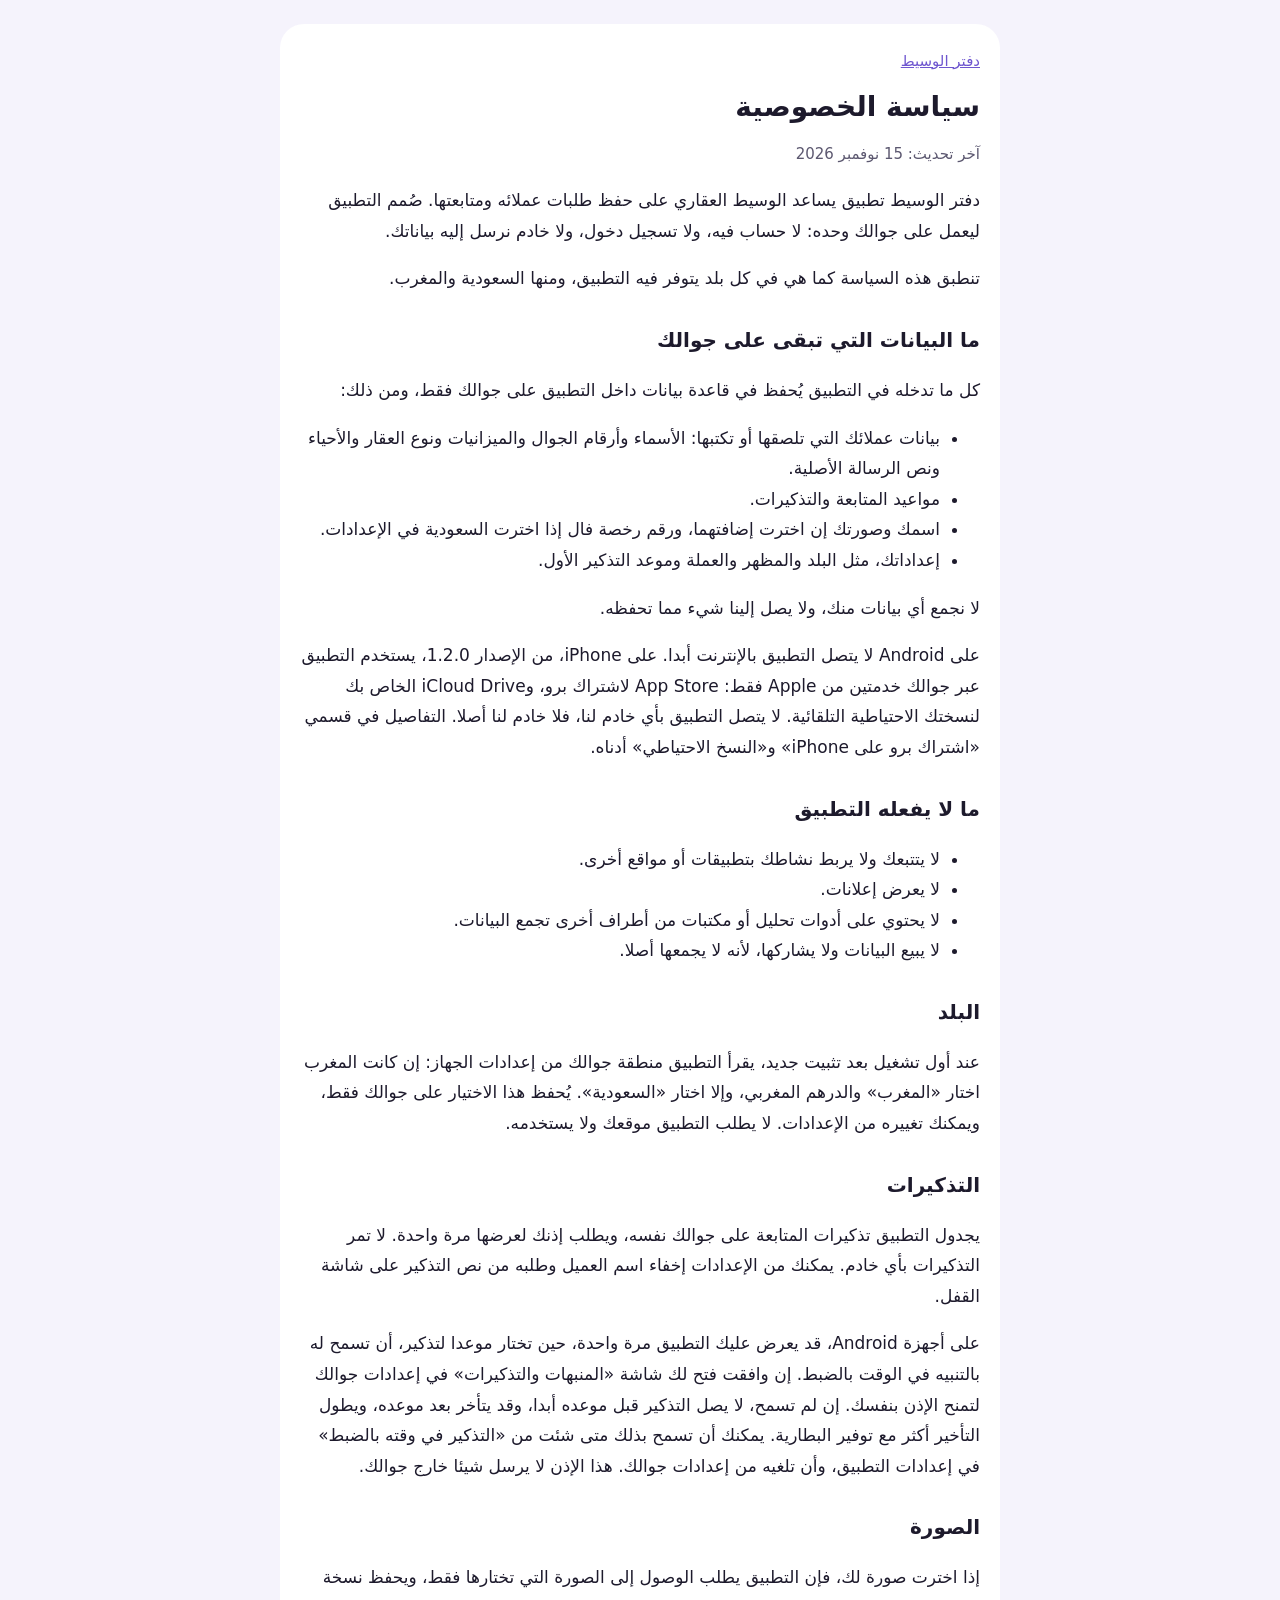
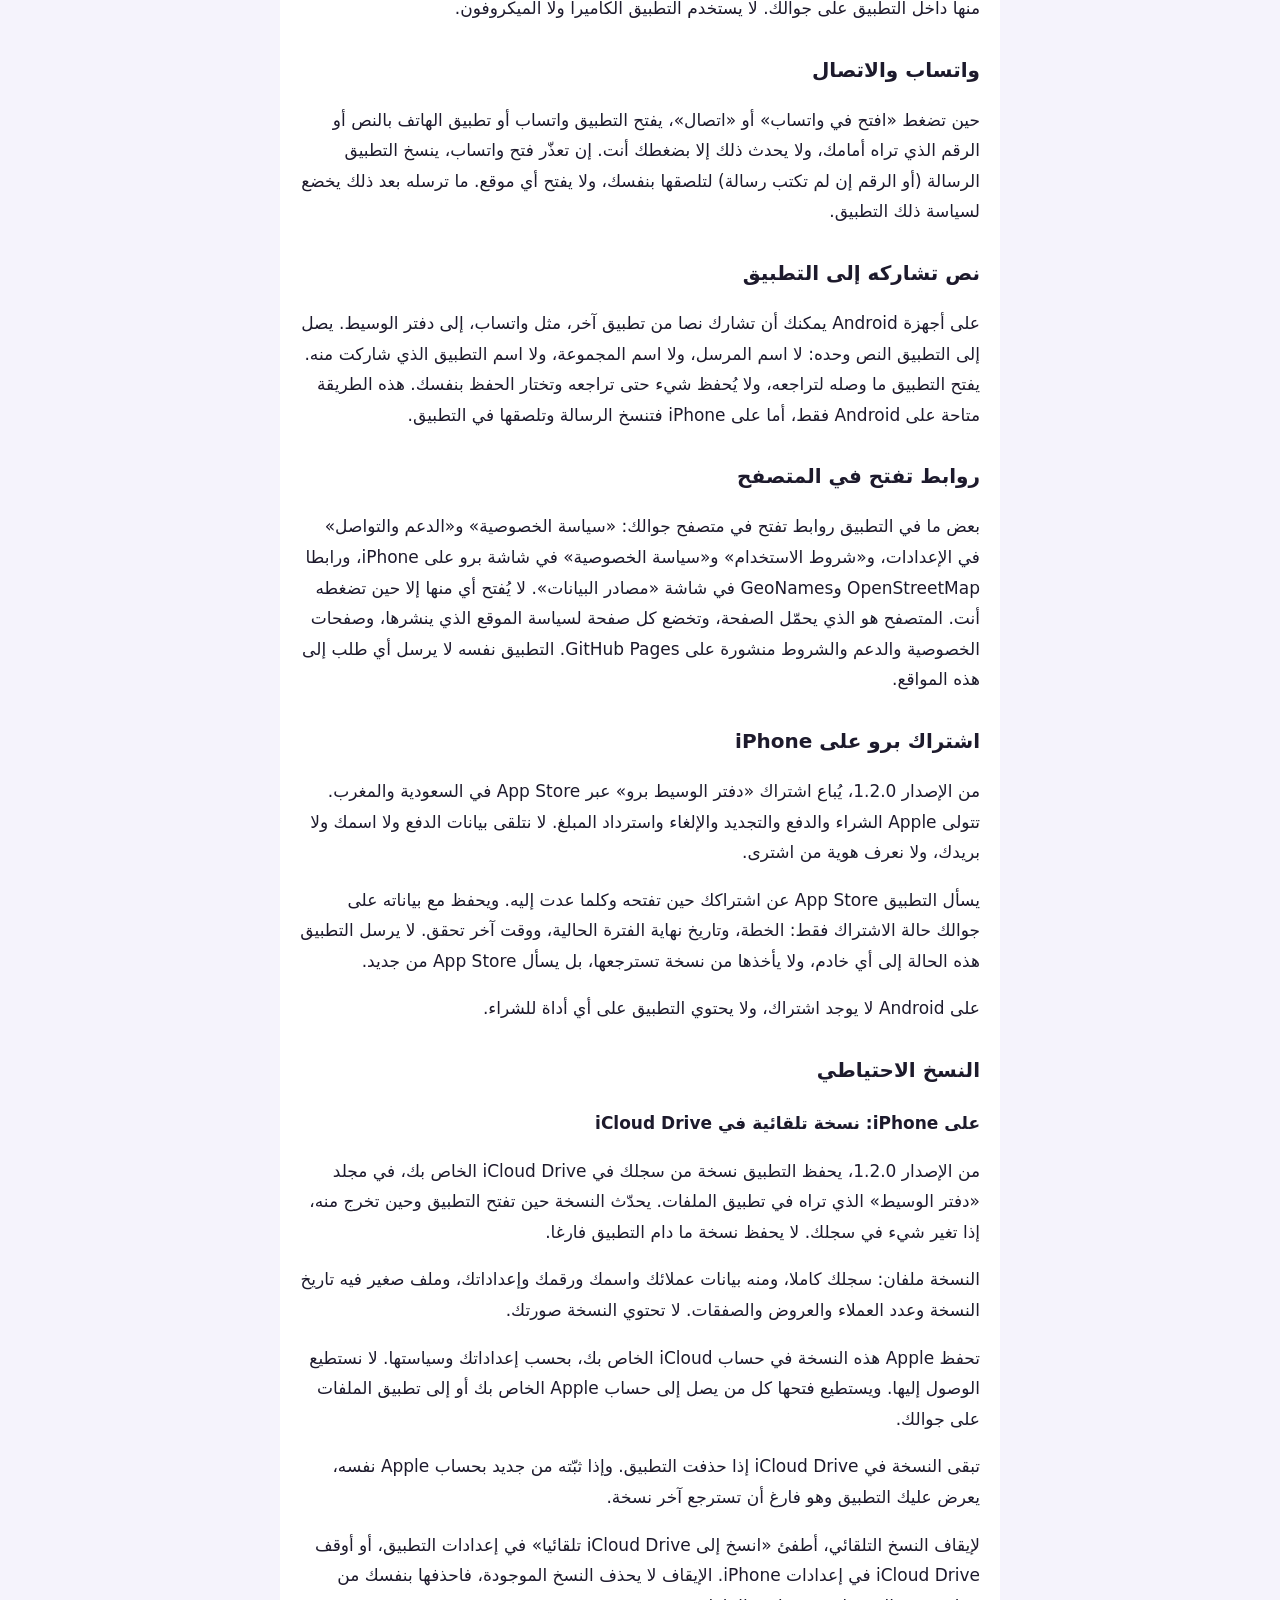
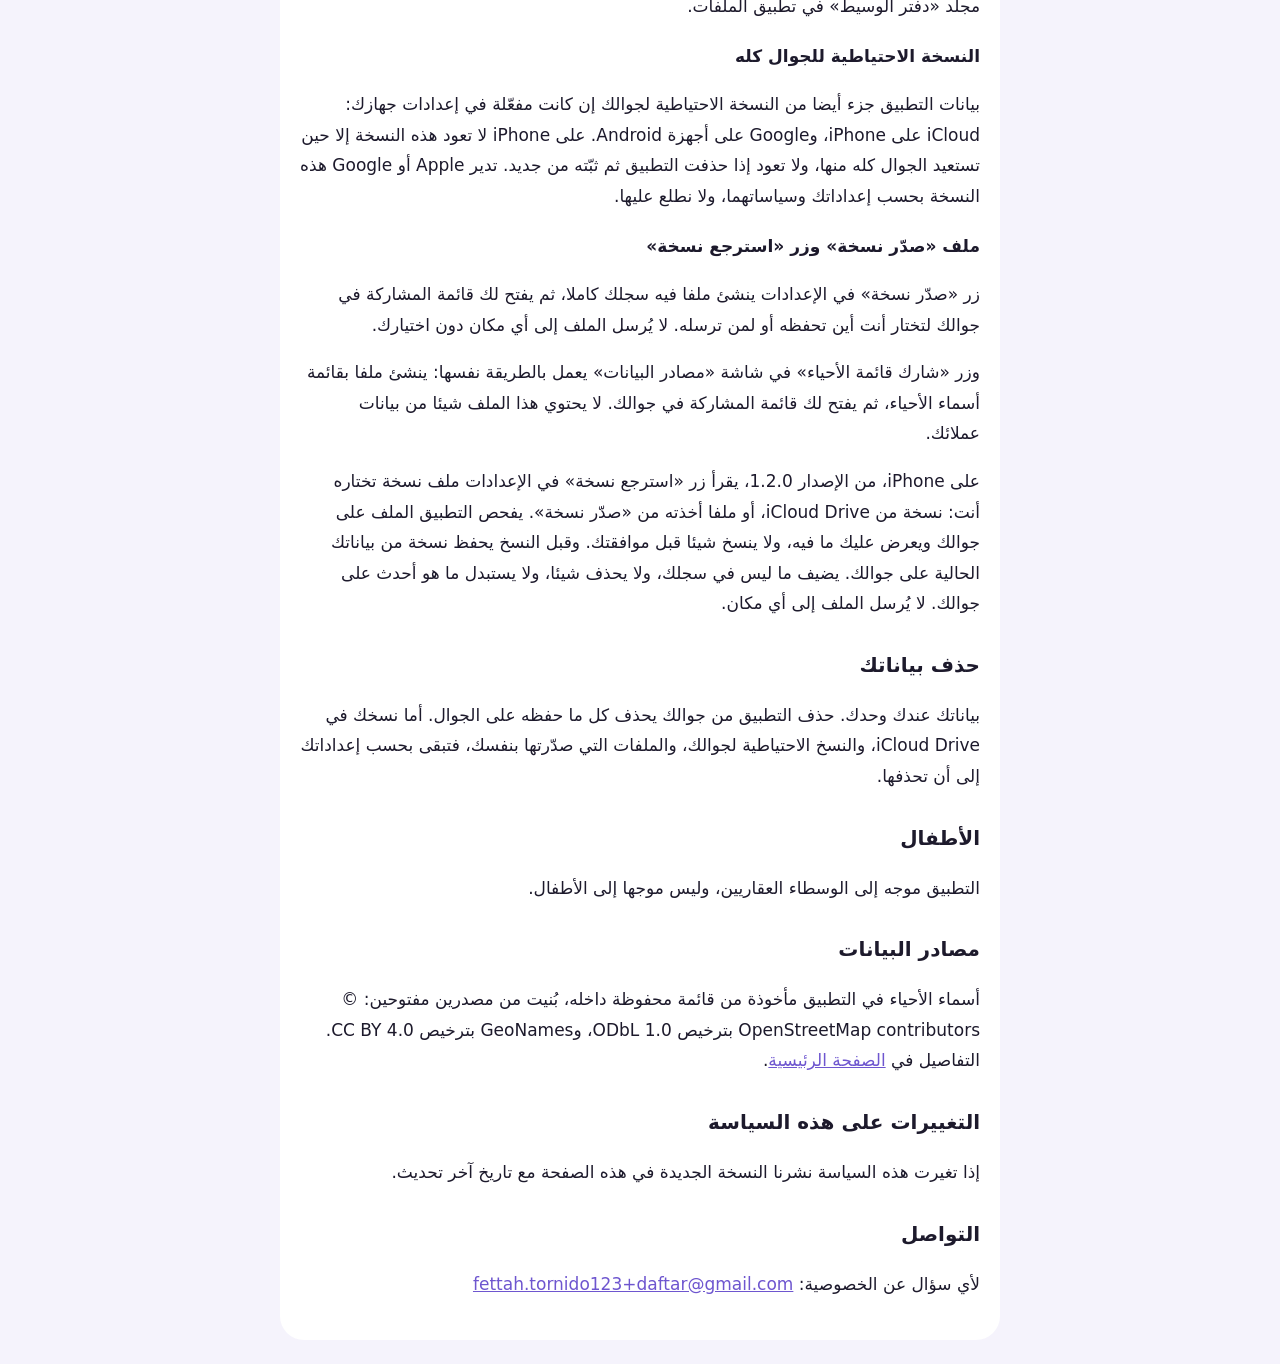
==== privacy.html @ 714dd1bd "Pages for iOS 1.2.0: Pro subscription terms, iCloud Drive backup, restore terms.html: the app stays " ====
<!doctype html>
<html lang="ar" dir="rtl">
<head>
<meta charset="utf-8">
<meta name="viewport" content="width=device-width, initial-scale=1">
<title>سياسة الخصوصية | دفتر الوسيط</title>
<link rel="stylesheet" href="style.css">
</head>
<body>
<main>
<p class="back"><a href="index.html">دفتر الوسيط</a></p>
<h1>سياسة الخصوصية</h1>
<p class="muted">آخر تحديث: 15 نوفمبر 2026</p>

<p>دفتر الوسيط تطبيق يساعد الوسيط العقاري على حفظ طلبات عملائه ومتابعتها. صُمم التطبيق ليعمل على جوالك وحده: لا حساب فيه، ولا تسجيل دخول، ولا خادم نرسل إليه بياناتك.</p>
<p>تنطبق هذه السياسة كما هي في كل بلد يتوفر فيه التطبيق، ومنها السعودية والمغرب.</p>

<h2>ما البيانات التي تبقى على جوالك</h2>
<p>كل ما تدخله في التطبيق يُحفظ في قاعدة بيانات داخل التطبيق على جوالك فقط، ومن ذلك:</p>
<ul>
<li>بيانات عملائك التي تلصقها أو تكتبها: الأسماء وأرقام الجوال والميزانيات ونوع العقار والأحياء ونص الرسالة الأصلية.</li>
<li>مواعيد المتابعة والتذكيرات.</li>
<li>اسمك وصورتك إن اخترت إضافتهما، ورقم رخصة فال إذا اخترت السعودية في الإعدادات.</li>
<li>إعداداتك، مثل البلد والمظهر والعملة وموعد التذكير الأول.</li>
</ul>
<p>لا نجمع أي بيانات منك، ولا يصل إلينا شيء مما تحفظه.</p>
<p>على Android لا يتصل التطبيق بالإنترنت أبدا. على iPhone، من الإصدار 1.2.0، يستخدم التطبيق عبر جوالك خدمتين من Apple فقط: App Store لاشتراك برو، وiCloud Drive الخاص بك لنسختك الاحتياطية التلقائية. لا يتصل التطبيق بأي خادم لنا، فلا خادم لنا أصلا. التفاصيل في قسمي «اشتراك برو على iPhone» و«النسخ الاحتياطي» أدناه.</p>

<h2>ما لا يفعله التطبيق</h2>
<ul>
<li>لا يتتبعك ولا يربط نشاطك بتطبيقات أو مواقع أخرى.</li>
<li>لا يعرض إعلانات.</li>
<li>لا يحتوي على أدوات تحليل أو مكتبات من أطراف أخرى تجمع البيانات.</li>
<li>لا يبيع البيانات ولا يشاركها، لأنه لا يجمعها أصلا.</li>
</ul>

<h2>البلد</h2>
<p>عند أول تشغيل بعد تثبيت جديد، يقرأ التطبيق منطقة جوالك من إعدادات الجهاز: إن كانت المغرب اختار «المغرب» والدرهم المغربي، وإلا اختار «السعودية». يُحفظ هذا الاختيار على جوالك فقط، ويمكنك تغييره من الإعدادات. لا يطلب التطبيق موقعك ولا يستخدمه.</p>

<h2>التذكيرات</h2>
<p>يجدول التطبيق تذكيرات المتابعة على جوالك نفسه، ويطلب إذنك لعرضها مرة واحدة. لا تمر التذكيرات بأي خادم. يمكنك من الإعدادات إخفاء اسم العميل وطلبه من نص التذكير على شاشة القفل.</p>
<p>على أجهزة Android، قد يعرض عليك التطبيق مرة واحدة، حين تختار موعدا لتذكير، أن تسمح له بالتنبيه في الوقت بالضبط. إن وافقت فتح لك شاشة «المنبهات والتذكيرات» في إعدادات جوالك لتمنح الإذن بنفسك. إن لم تسمح، لا يصل التذكير قبل موعده أبدا، وقد يتأخر بعد موعده، ويطول التأخير أكثر مع توفير البطارية. يمكنك أن تسمح بذلك متى شئت من «التذكير في وقته بالضبط» في إعدادات التطبيق، وأن تلغيه من إعدادات جوالك. هذا الإذن لا يرسل شيئا خارج جوالك.</p>

<h2>الصورة</h2>
<p>إذا اخترت صورة لك، فإن التطبيق يطلب الوصول إلى الصورة التي تختارها فقط، ويحفظ نسخة منها داخل التطبيق على جوالك. لا يستخدم التطبيق الكاميرا ولا الميكروفون.</p>

<h2>واتساب والاتصال</h2>
<p>حين تضغط «افتح في واتساب» أو «اتصال»، يفتح التطبيق واتساب أو تطبيق الهاتف بالنص أو الرقم الذي تراه أمامك، ولا يحدث ذلك إلا بضغطك أنت. إن تعذّر فتح واتساب، ينسخ التطبيق الرسالة (أو الرقم إن لم تكتب رسالة) لتلصقها بنفسك، ولا يفتح أي موقع. ما ترسله بعد ذلك يخضع لسياسة ذلك التطبيق.</p>

<h2>نص تشاركه إلى التطبيق</h2>
<p>على أجهزة Android يمكنك أن تشارك نصا من تطبيق آخر، مثل واتساب، إلى دفتر الوسيط. يصل إلى التطبيق النص وحده: لا اسم المرسل، ولا اسم المجموعة، ولا اسم التطبيق الذي شاركت منه. يفتح التطبيق ما وصله لتراجعه، ولا يُحفظ شيء حتى تراجعه وتختار الحفظ بنفسك. هذه الطريقة متاحة على Android فقط، أما على iPhone فتنسخ الرسالة وتلصقها في التطبيق.</p>

<h2>روابط تفتح في المتصفح</h2>
<p>بعض ما في التطبيق روابط تفتح في متصفح جوالك: «سياسة الخصوصية» و«الدعم والتواصل» في الإعدادات، و«شروط الاستخدام» و«سياسة الخصوصية» في شاشة برو على iPhone، ورابطا OpenStreetMap وGeoNames في شاشة «مصادر البيانات». لا يُفتح أي منها إلا حين تضغطه أنت. المتصفح هو الذي يحمّل الصفحة، وتخضع كل صفحة لسياسة الموقع الذي ينشرها، وصفحات الخصوصية والدعم والشروط منشورة على GitHub Pages. التطبيق نفسه لا يرسل أي طلب إلى هذه المواقع.</p>

<h2>اشتراك برو على iPhone</h2>
<p>من الإصدار 1.2.0، يُباع اشتراك «دفتر الوسيط برو» عبر App Store في السعودية والمغرب. تتولى Apple الشراء والدفع والتجديد والإلغاء واسترداد المبلغ. لا نتلقى بيانات الدفع ولا اسمك ولا بريدك، ولا نعرف هوية من اشترى.</p>
<p>يسأل التطبيق App Store عن اشتراكك حين تفتحه وكلما عدت إليه. ويحفظ مع بياناته على جوالك حالة الاشتراك فقط: الخطة، وتاريخ نهاية الفترة الحالية، ووقت آخر تحقق. لا يرسل التطبيق هذه الحالة إلى أي خادم، ولا يأخذها من نسخة تسترجعها، بل يسأل App Store من جديد.</p>
<p>على Android لا يوجد اشتراك، ولا يحتوي التطبيق على أي أداة للشراء.</p>

<h2>النسخ الاحتياطي</h2>
<h3>على iPhone: نسخة تلقائية في iCloud Drive</h3>
<p>من الإصدار 1.2.0، يحفظ التطبيق نسخة من سجلك في iCloud Drive الخاص بك، في مجلد «دفتر الوسيط» الذي تراه في تطبيق الملفات. يحدّث النسخة حين تفتح التطبيق وحين تخرج منه، إذا تغير شيء في سجلك. لا يحفظ نسخة ما دام التطبيق فارغا.</p>
<p>النسخة ملفان: سجلك كاملا، ومنه بيانات عملائك واسمك ورقمك وإعداداتك، وملف صغير فيه تاريخ النسخة وعدد العملاء والعروض والصفقات. لا تحتوي النسخة صورتك.</p>
<p>تحفظ Apple هذه النسخة في حساب iCloud الخاص بك، بحسب إعداداتك وسياستها. لا نستطيع الوصول إليها. ويستطيع فتحها كل من يصل إلى حساب Apple الخاص بك أو إلى تطبيق الملفات على جوالك.</p>
<p>تبقى النسخة في iCloud Drive إذا حذفت التطبيق. وإذا ثبّته من جديد بحساب Apple نفسه، يعرض عليك التطبيق وهو فارغ أن تسترجع آخر نسخة.</p>
<p>لإيقاف النسخ التلقائي، أطفئ «انسخ إلى iCloud Drive تلقائيا» في إعدادات التطبيق، أو أوقف iCloud Drive في إعدادات iPhone. الإيقاف لا يحذف النسخ الموجودة، فاحذفها بنفسك من مجلد «دفتر الوسيط» في تطبيق الملفات.</p>

<h3>النسخة الاحتياطية للجوال كله</h3>
<p>بيانات التطبيق جزء أيضا من النسخة الاحتياطية لجوالك إن كانت مفعّلة في إعدادات جهازك: iCloud على iPhone، وGoogle على أجهزة Android. على iPhone لا تعود هذه النسخة إلا حين تستعيد الجوال كله منها، ولا تعود إذا حذفت التطبيق ثم ثبّته من جديد. تدير Apple أو Google هذه النسخة بحسب إعداداتك وسياساتهما، ولا نطلع عليها.</p>

<h3>ملف «صدّر نسخة» وزر «استرجع نسخة»</h3>
<p>زر «صدّر نسخة» في الإعدادات ينشئ ملفا فيه سجلك كاملا، ثم يفتح لك قائمة المشاركة في جوالك لتختار أنت أين تحفظه أو لمن ترسله. لا يُرسل الملف إلى أي مكان دون اختيارك.</p>
<p>وزر «شارك قائمة الأحياء» في شاشة «مصادر البيانات» يعمل بالطريقة نفسها: ينشئ ملفا بقائمة أسماء الأحياء، ثم يفتح لك قائمة المشاركة في جوالك. لا يحتوي هذا الملف شيئا من بيانات عملائك.</p>
<p>على iPhone، من الإصدار 1.2.0، يقرأ زر «استرجع نسخة» في الإعدادات ملف نسخة تختاره أنت: نسخة من iCloud Drive، أو ملفا أخذته من «صدّر نسخة». يفحص التطبيق الملف على جوالك ويعرض عليك ما فيه، ولا ينسخ شيئا قبل موافقتك. وقبل النسخ يحفظ نسخة من بياناتك الحالية على جوالك. يضيف ما ليس في سجلك، ولا يحذف شيئا، ولا يستبدل ما هو أحدث على جوالك. لا يُرسل الملف إلى أي مكان.</p>

<h2>حذف بياناتك</h2>
<p>بياناتك عندك وحدك. حذف التطبيق من جوالك يحذف كل ما حفظه على الجوال. أما نسخك في iCloud Drive، والنسخ الاحتياطية لجوالك، والملفات التي صدّرتها بنفسك، فتبقى بحسب إعداداتك إلى أن تحذفها.</p>

<h2>الأطفال</h2>
<p>التطبيق موجه إلى الوسطاء العقاريين، وليس موجها إلى الأطفال.</p>

<h2>مصادر البيانات</h2>
<p>أسماء الأحياء في التطبيق مأخوذة من قائمة محفوظة داخله، بُنيت من مصدرين مفتوحين: © OpenStreetMap contributors بترخيص ODbL 1.0، وGeoNames بترخيص CC BY 4.0. التفاصيل في <a href="index.html#credits">الصفحة الرئيسية</a>.</p>

<h2>التغييرات على هذه السياسة</h2>
<p>إذا تغيرت هذه السياسة نشرنا النسخة الجديدة في هذه الصفحة مع تاريخ آخر تحديث.</p>

<h2>التواصل</h2>
<p>لأي سؤال عن الخصوصية: <a href="mailto:fettah.tornido123+daftar@gmail.com" dir="ltr">fettah.tornido123+daftar@gmail.com</a></p>
</main>
</body>
</html>
---- style.css ----
:root {
  --bg: #f5f3fc;
  --ink: #1d1a2c;
  --muted: #5c5870;
  --brand: #6e56cf;
  --card: #ffffff;
}
@media (prefers-color-scheme: dark) {
  :root { --bg: #15131f; --ink: #ece9f7; --muted: #a9a4bf; --brand: #a594f0; --card: #1f1c2c; }
}
* { box-sizing: border-box; }
body {
  margin: 0;
  background: var(--bg);
  color: var(--ink);
  font-family: system-ui, -apple-system, "Segoe UI", Tahoma, "Noto Naskh Arabic", sans-serif;
  font-size: 17px;
  line-height: 1.8;
}
main {
  max-width: 720px;
  margin: 24px auto;
  padding: 24px 20px;
  background: var(--card);
  border-radius: 24px;
}
@media (max-width: 760px) { main { margin: 0; border-radius: 0; } }
h1 { font-size: 28px; line-height: 1.4; margin: 0 0 8px; }
h2 { font-size: 20px; margin: 28px 0 6px; }
h3 { font-size: 17px; margin: 20px 0 4px; }
a { color: var(--brand); }
.muted { color: var(--muted); font-size: 15px; }
.back { margin: 0 0 12px; font-size: 15px; }
.links { padding-inline-start: 20px; }
.contact { font-size: 19px; font-weight: 600; }
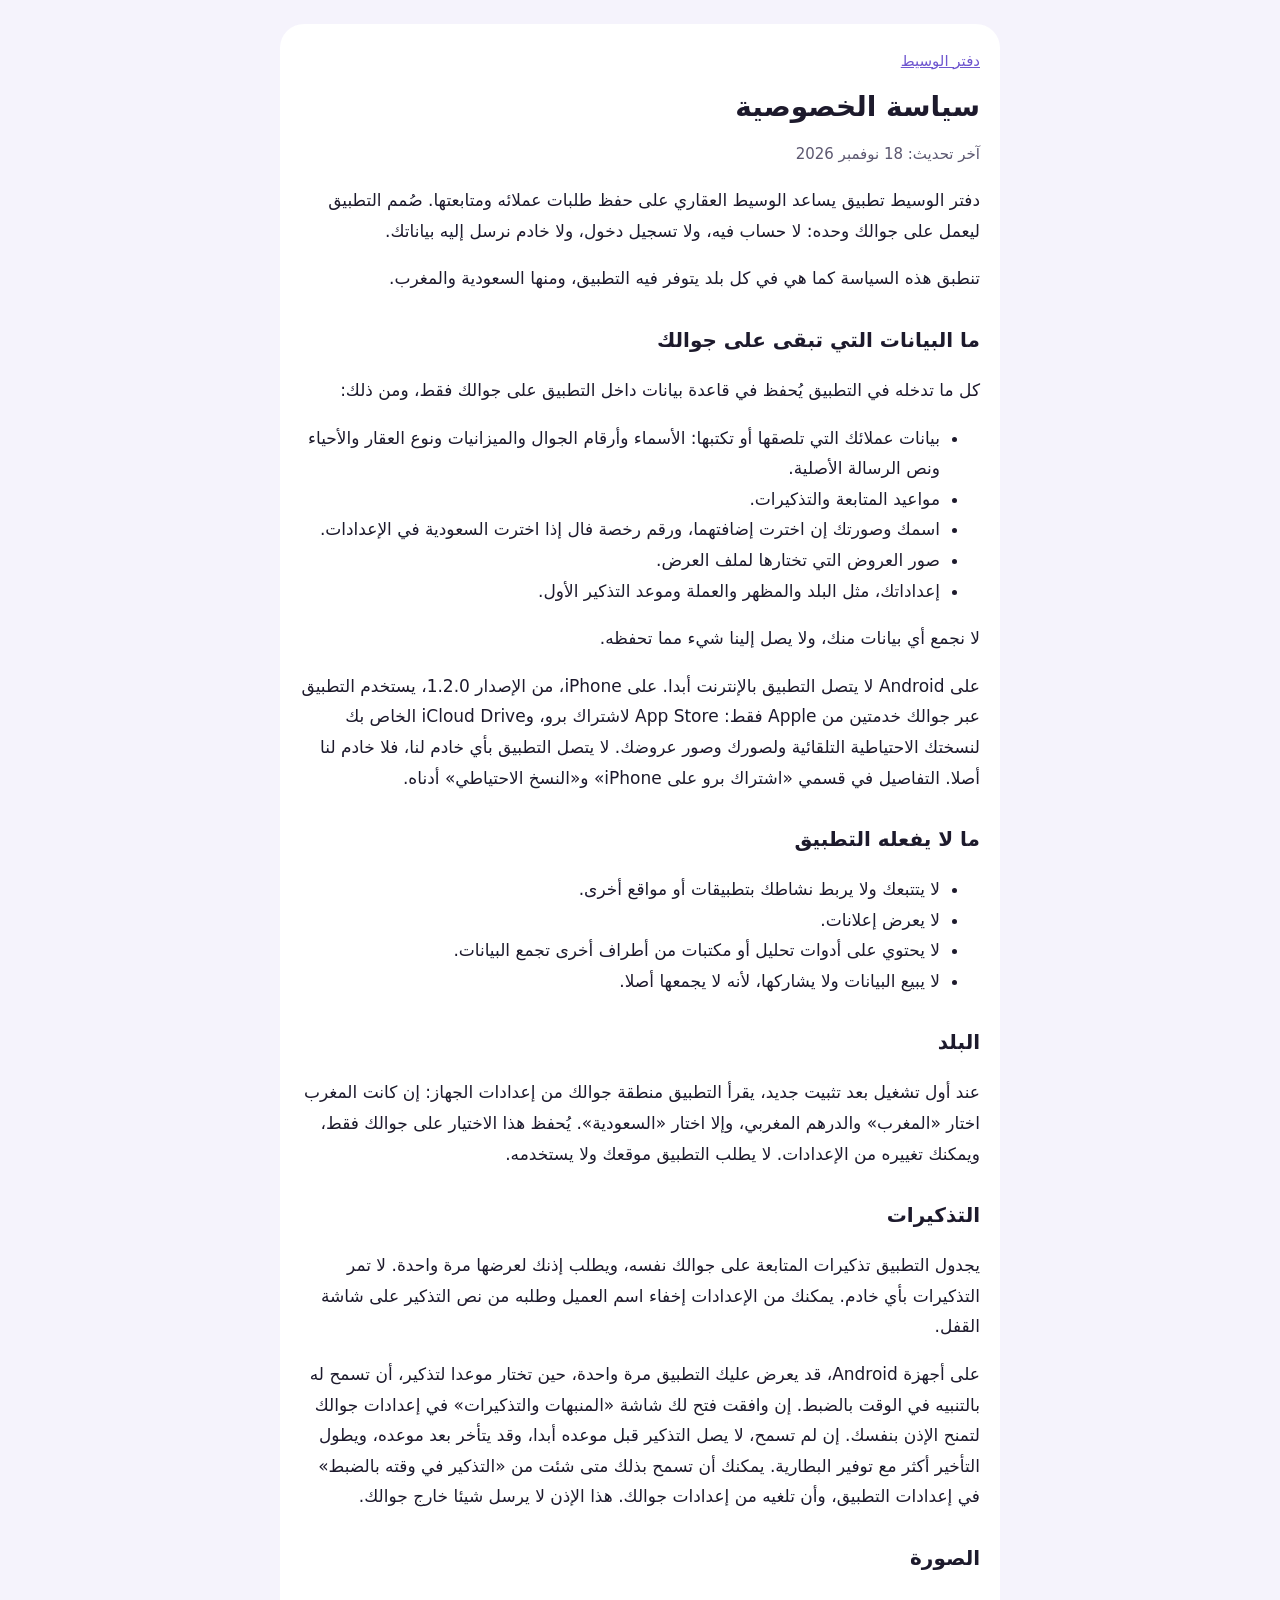
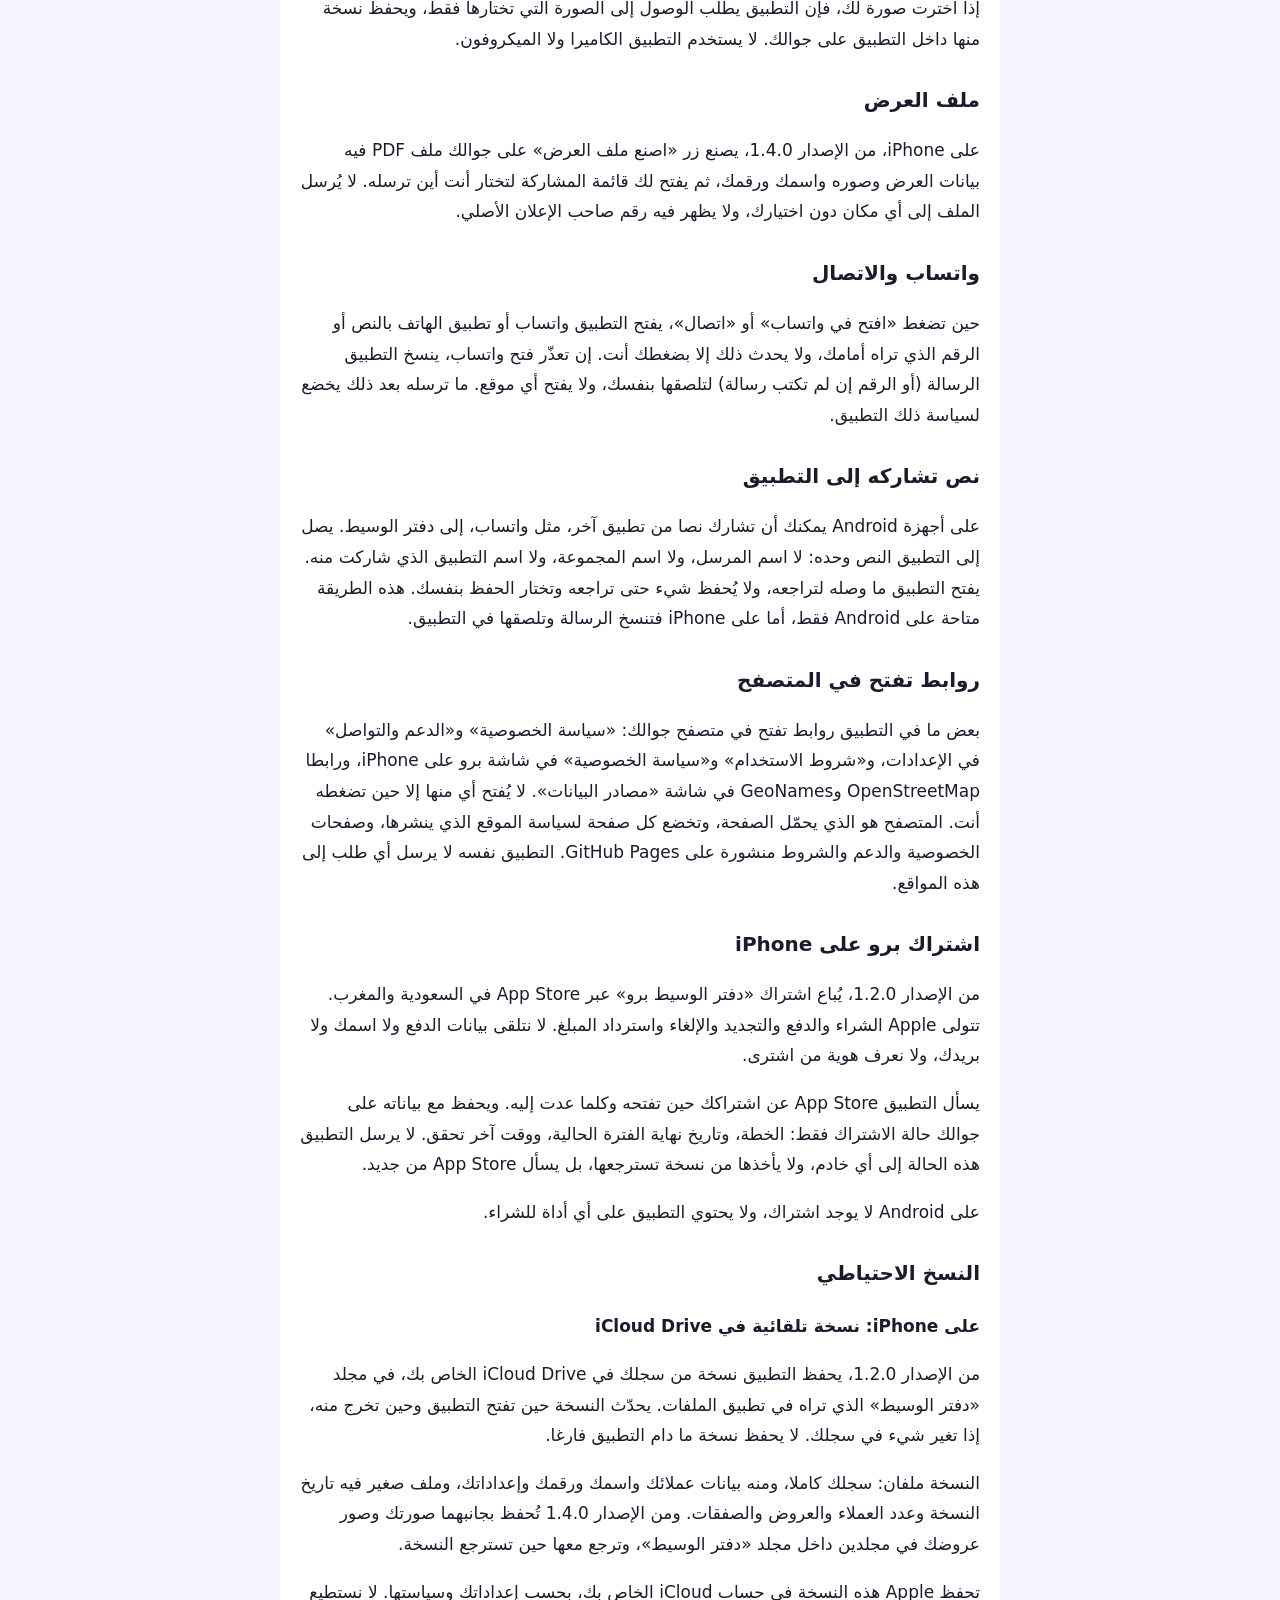
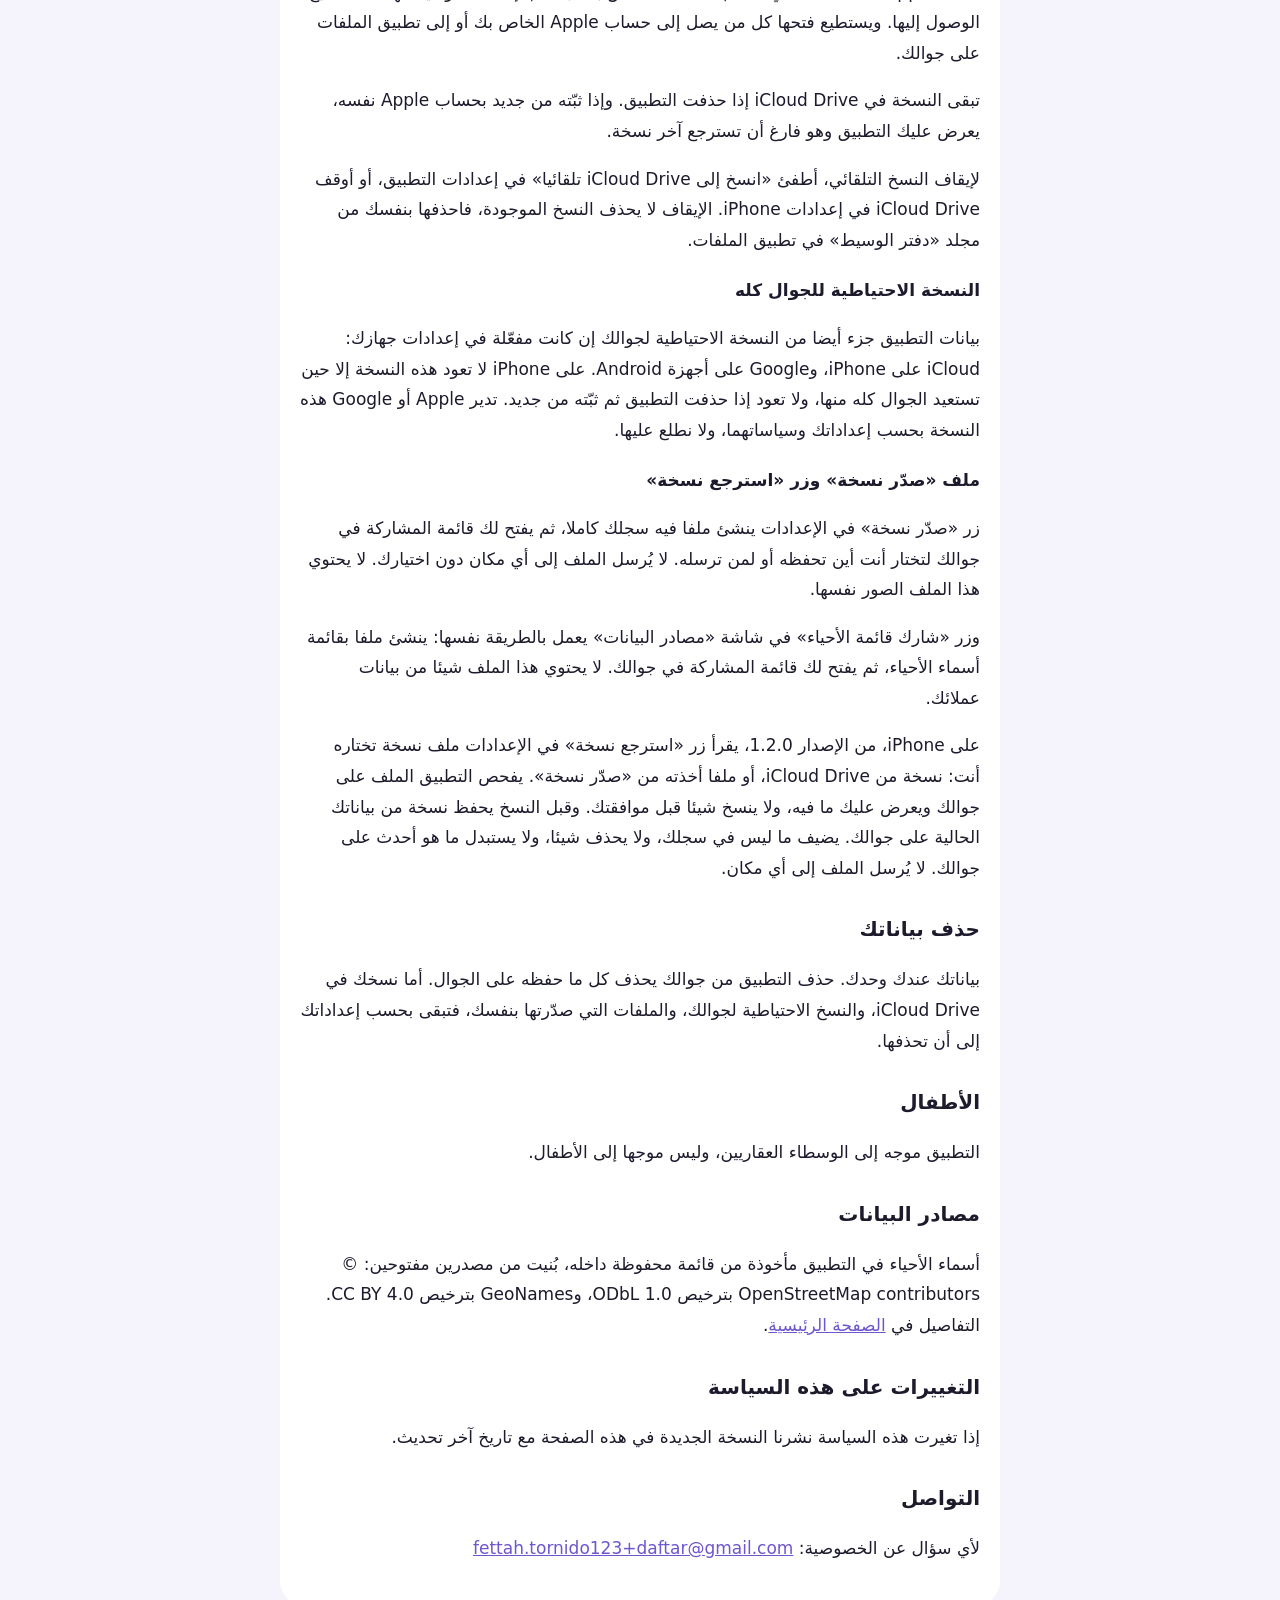
==== commit fa315467: "privacy: offer photos, offer file and iCloud photo folders (iOS 1.4.0) Six of the seven owner-approv" ====
--- a/privacy.html
+++ b/privacy.html
@@ -10,7 +10,7 @@
 <main>
 <p class="back"><a href="index.html">دفتر الوسيط</a></p>
 <h1>سياسة الخصوصية</h1>
-<p class="muted">آخر تحديث: 15 نوفمبر 2026</p>
+<p class="muted">آخر تحديث: 18 نوفمبر 2026</p>
 
 <p>دفتر الوسيط تطبيق يساعد الوسيط العقاري على حفظ طلبات عملائه ومتابعتها. صُمم التطبيق ليعمل على جوالك وحده: لا حساب فيه، ولا تسجيل دخول، ولا خادم نرسل إليه بياناتك.</p>
 <p>تنطبق هذه السياسة كما هي في كل بلد يتوفر فيه التطبيق، ومنها السعودية والمغرب.</p>
@@ -21,10 +21,11 @@
 <li>بيانات عملائك التي تلصقها أو تكتبها: الأسماء وأرقام الجوال والميزانيات ونوع العقار والأحياء ونص الرسالة الأصلية.</li>
 <li>مواعيد المتابعة والتذكيرات.</li>
 <li>اسمك وصورتك إن اخترت إضافتهما، ورقم رخصة فال إذا اخترت السعودية في الإعدادات.</li>
+<li>صور العروض التي تختارها لملف العرض.</li>
 <li>إعداداتك، مثل البلد والمظهر والعملة وموعد التذكير الأول.</li>
 </ul>
 <p>لا نجمع أي بيانات منك، ولا يصل إلينا شيء مما تحفظه.</p>
-<p>على Android لا يتصل التطبيق بالإنترنت أبدا. على iPhone، من الإصدار 1.2.0، يستخدم التطبيق عبر جوالك خدمتين من Apple فقط: App Store لاشتراك برو، وiCloud Drive الخاص بك لنسختك الاحتياطية التلقائية. لا يتصل التطبيق بأي خادم لنا، فلا خادم لنا أصلا. التفاصيل في قسمي «اشتراك برو على iPhone» و«النسخ الاحتياطي» أدناه.</p>
+<p>على Android لا يتصل التطبيق بالإنترنت أبدا. على iPhone، من الإصدار 1.2.0، يستخدم التطبيق عبر جوالك خدمتين من Apple فقط: App Store لاشتراك برو، وiCloud Drive الخاص بك لنسختك الاحتياطية التلقائية ولصورك وصور عروضك. لا يتصل التطبيق بأي خادم لنا، فلا خادم لنا أصلا. التفاصيل في قسمي «اشتراك برو على iPhone» و«النسخ الاحتياطي» أدناه.</p>
 
 <h2>ما لا يفعله التطبيق</h2>
 <ul>
@@ -44,6 +45,9 @@
 <h2>الصورة</h2>
 <p>إذا اخترت صورة لك، فإن التطبيق يطلب الوصول إلى الصورة التي تختارها فقط، ويحفظ نسخة منها داخل التطبيق على جوالك. لا يستخدم التطبيق الكاميرا ولا الميكروفون.</p>
 
+<h2>ملف العرض</h2>
+<p>على iPhone، من الإصدار 1.4.0، يصنع زر «اصنع ملف العرض» على جوالك ملف PDF فيه بيانات العرض وصوره واسمك ورقمك، ثم يفتح لك قائمة المشاركة لتختار أنت أين ترسله. لا يُرسل الملف إلى أي مكان دون اختيارك، ولا يظهر فيه رقم صاحب الإعلان الأصلي.</p>
+
 <h2>واتساب والاتصال</h2>
 <p>حين تضغط «افتح في واتساب» أو «اتصال»، يفتح التطبيق واتساب أو تطبيق الهاتف بالنص أو الرقم الذي تراه أمامك، ولا يحدث ذلك إلا بضغطك أنت. إن تعذّر فتح واتساب، ينسخ التطبيق الرسالة (أو الرقم إن لم تكتب رسالة) لتلصقها بنفسك، ولا يفتح أي موقع. ما ترسله بعد ذلك يخضع لسياسة ذلك التطبيق.</p>
 
@@ -61,7 +65,7 @@
 <h2>النسخ الاحتياطي</h2>
 <h3>على iPhone: نسخة تلقائية في iCloud Drive</h3>
 <p>من الإصدار 1.2.0، يحفظ التطبيق نسخة من سجلك في iCloud Drive الخاص بك، في مجلد «دفتر الوسيط» الذي تراه في تطبيق الملفات. يحدّث النسخة حين تفتح التطبيق وحين تخرج منه، إذا تغير شيء في سجلك. لا يحفظ نسخة ما دام التطبيق فارغا.</p>
-<p>النسخة ملفان: سجلك كاملا، ومنه بيانات عملائك واسمك ورقمك وإعداداتك، وملف صغير فيه تاريخ النسخة وعدد العملاء والعروض والصفقات. لا تحتوي النسخة صورتك.</p>
+<p>النسخة ملفان: سجلك كاملا، ومنه بيانات عملائك واسمك ورقمك وإعداداتك، وملف صغير فيه تاريخ النسخة وعدد العملاء والعروض والصفقات. ومن الإصدار 1.4.0 تُحفظ بجانبهما صورتك وصور عروضك في مجلدين داخل مجلد «دفتر الوسيط»، وترجع معها حين تسترجع النسخة.</p>
 <p>تحفظ Apple هذه النسخة في حساب iCloud الخاص بك، بحسب إعداداتك وسياستها. لا نستطيع الوصول إليها. ويستطيع فتحها كل من يصل إلى حساب Apple الخاص بك أو إلى تطبيق الملفات على جوالك.</p>
 <p>تبقى النسخة في iCloud Drive إذا حذفت التطبيق. وإذا ثبّته من جديد بحساب Apple نفسه، يعرض عليك التطبيق وهو فارغ أن تسترجع آخر نسخة.</p>
 <p>لإيقاف النسخ التلقائي، أطفئ «انسخ إلى iCloud Drive تلقائيا» في إعدادات التطبيق، أو أوقف iCloud Drive في إعدادات iPhone. الإيقاف لا يحذف النسخ الموجودة، فاحذفها بنفسك من مجلد «دفتر الوسيط» في تطبيق الملفات.</p>
@@ -70,7 +74,7 @@
 <p>بيانات التطبيق جزء أيضا من النسخة الاحتياطية لجوالك إن كانت مفعّلة في إعدادات جهازك: iCloud على iPhone، وGoogle على أجهزة Android. على iPhone لا تعود هذه النسخة إلا حين تستعيد الجوال كله منها، ولا تعود إذا حذفت التطبيق ثم ثبّته من جديد. تدير Apple أو Google هذه النسخة بحسب إعداداتك وسياساتهما، ولا نطلع عليها.</p>
 
 <h3>ملف «صدّر نسخة» وزر «استرجع نسخة»</h3>
-<p>زر «صدّر نسخة» في الإعدادات ينشئ ملفا فيه سجلك كاملا، ثم يفتح لك قائمة المشاركة في جوالك لتختار أنت أين تحفظه أو لمن ترسله. لا يُرسل الملف إلى أي مكان دون اختيارك.</p>
+<p>زر «صدّر نسخة» في الإعدادات ينشئ ملفا فيه سجلك كاملا، ثم يفتح لك قائمة المشاركة في جوالك لتختار أنت أين تحفظه أو لمن ترسله. لا يُرسل الملف إلى أي مكان دون اختيارك. لا يحتوي هذا الملف الصور نفسها.</p>
 <p>وزر «شارك قائمة الأحياء» في شاشة «مصادر البيانات» يعمل بالطريقة نفسها: ينشئ ملفا بقائمة أسماء الأحياء، ثم يفتح لك قائمة المشاركة في جوالك. لا يحتوي هذا الملف شيئا من بيانات عملائك.</p>
 <p>على iPhone، من الإصدار 1.2.0، يقرأ زر «استرجع نسخة» في الإعدادات ملف نسخة تختاره أنت: نسخة من iCloud Drive، أو ملفا أخذته من «صدّر نسخة». يفحص التطبيق الملف على جوالك ويعرض عليك ما فيه، ولا ينسخ شيئا قبل موافقتك. وقبل النسخ يحفظ نسخة من بياناتك الحالية على جوالك. يضيف ما ليس في سجلك، ولا يحذف شيئا، ولا يستبدل ما هو أحدث على جوالك. لا يُرسل الملف إلى أي مكان.</p>
 
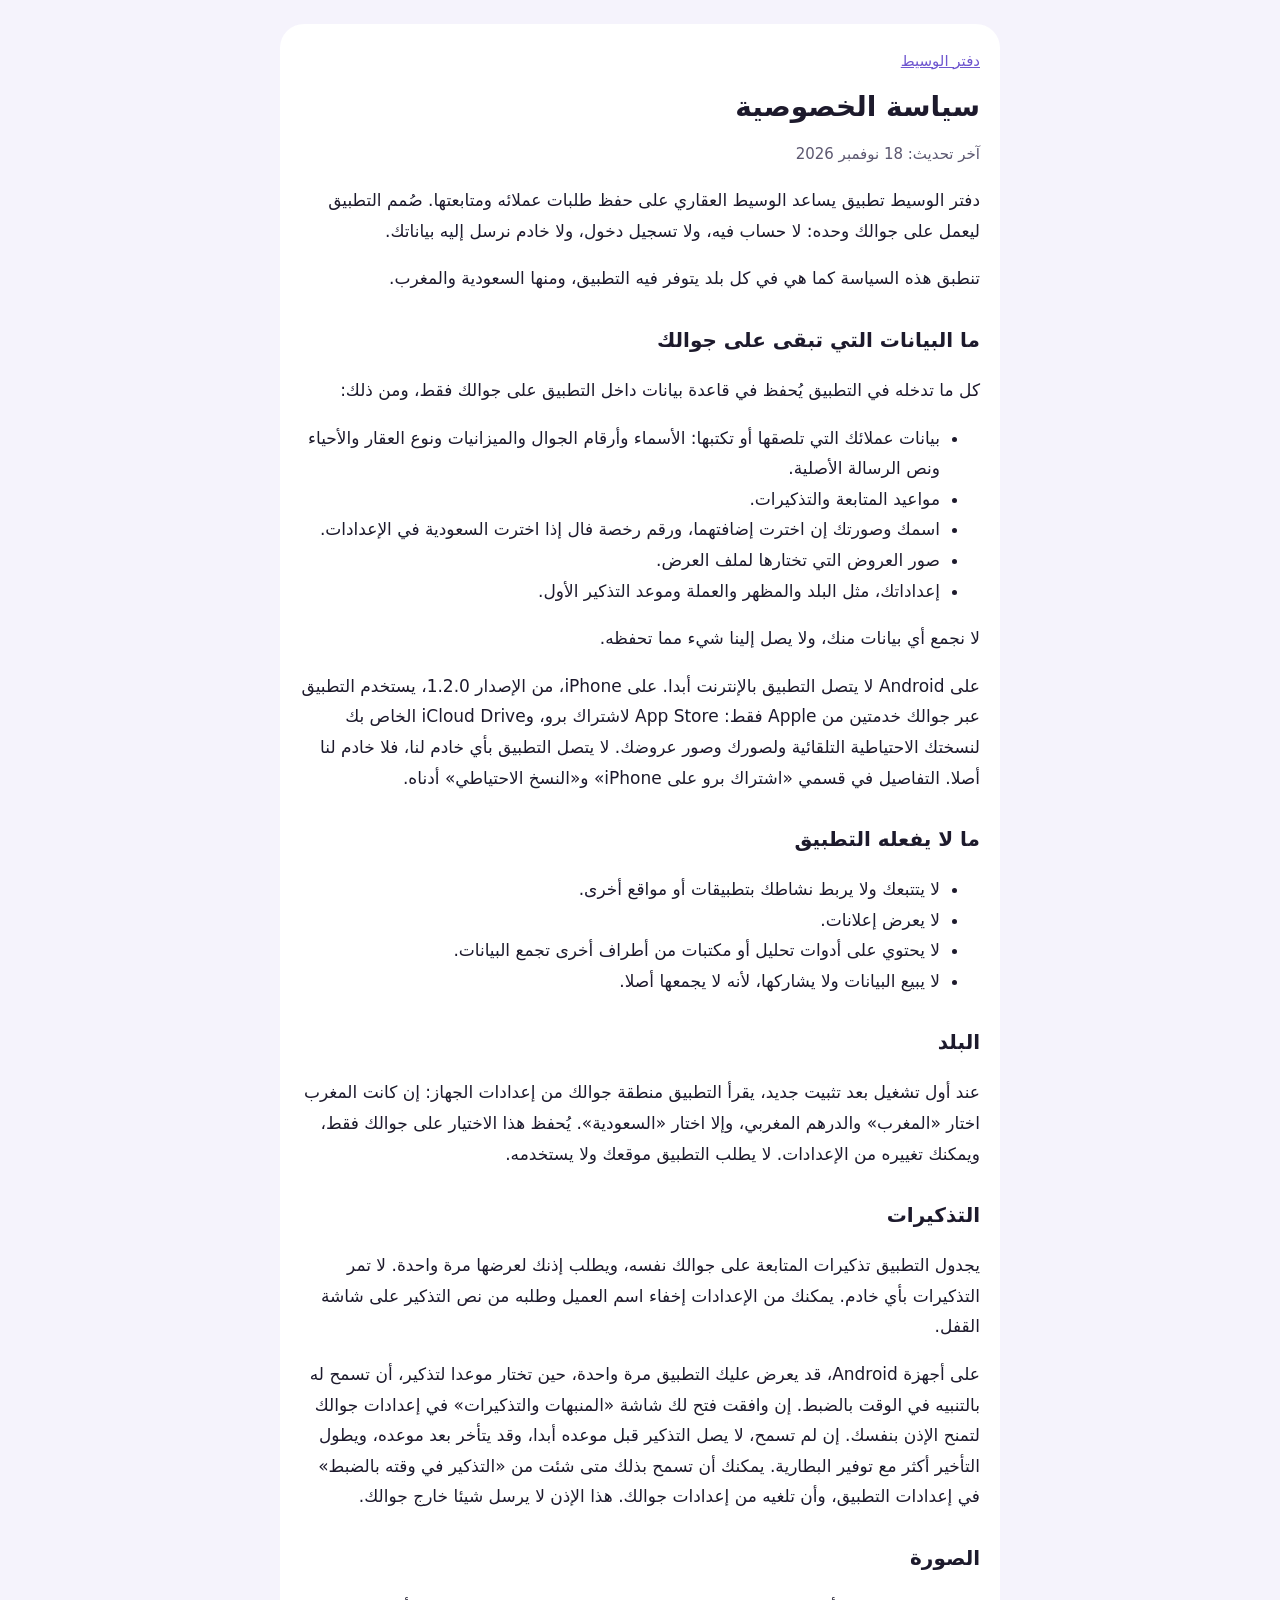
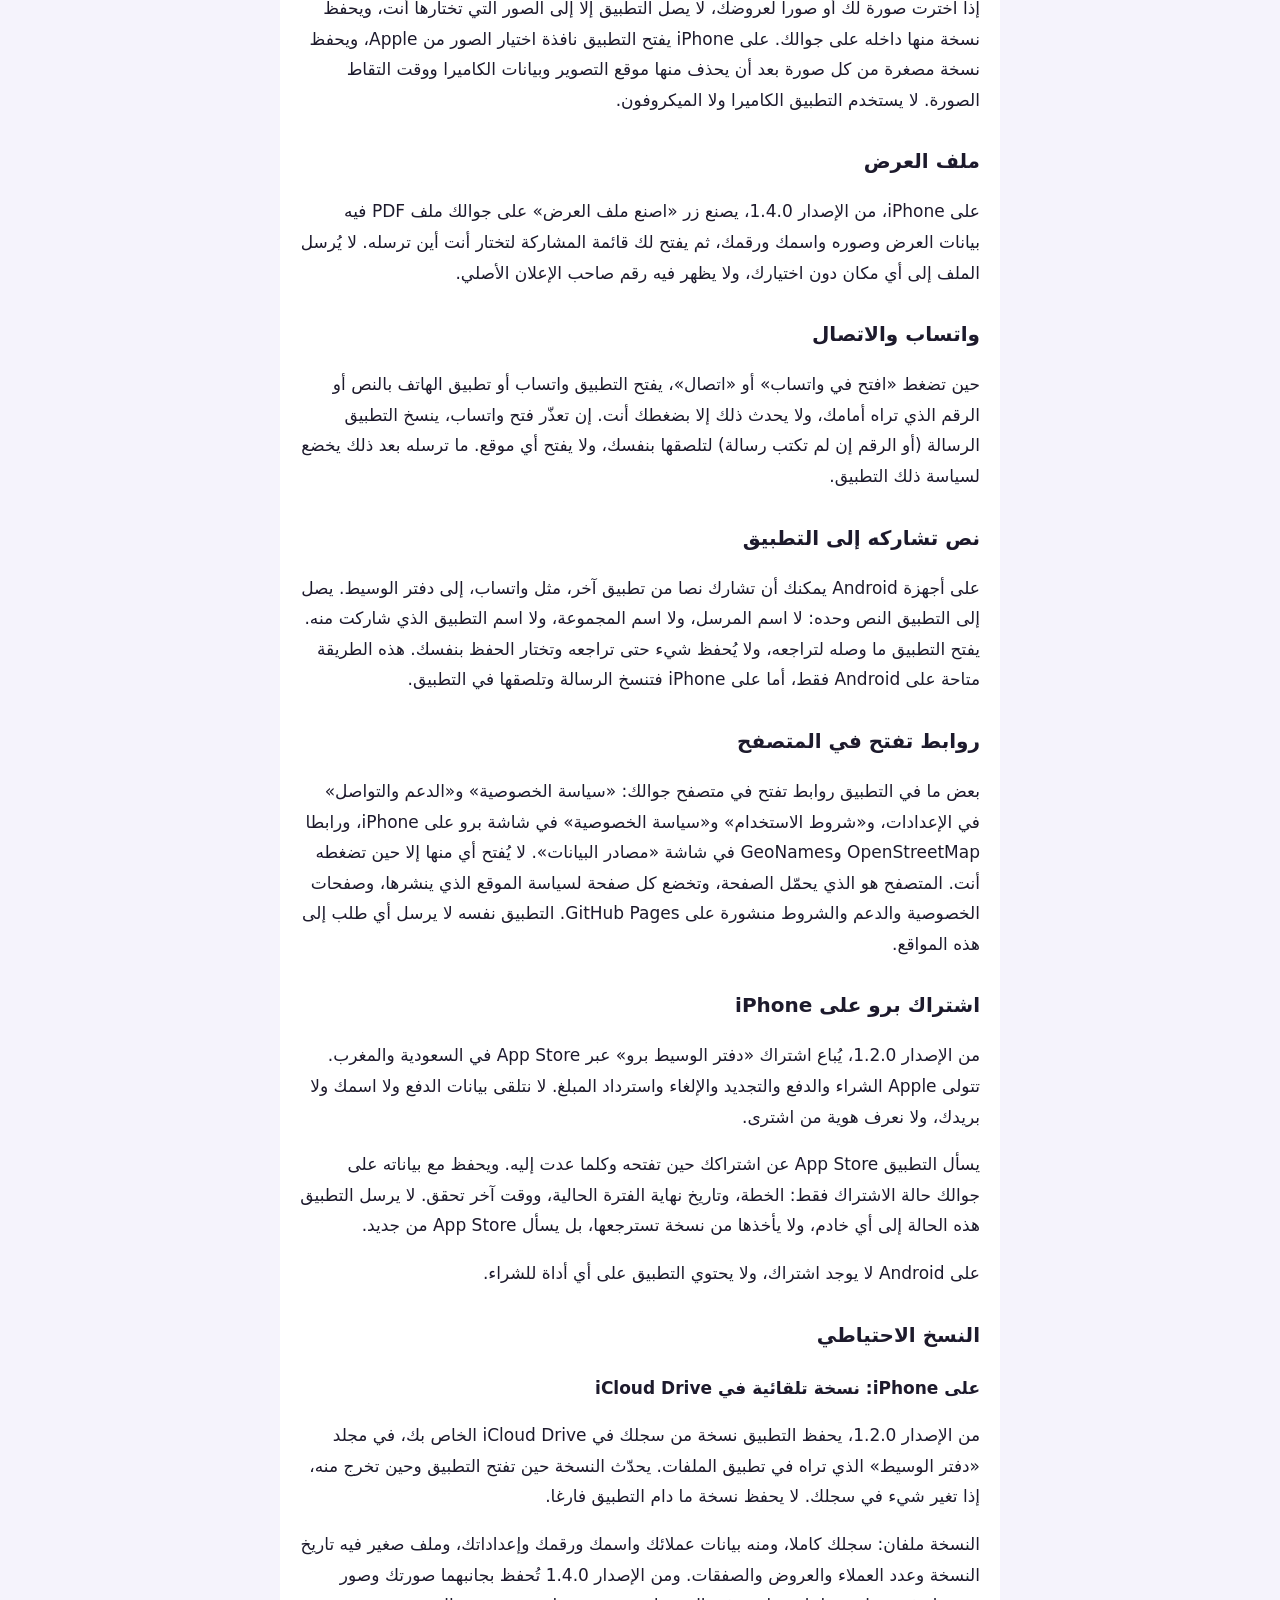
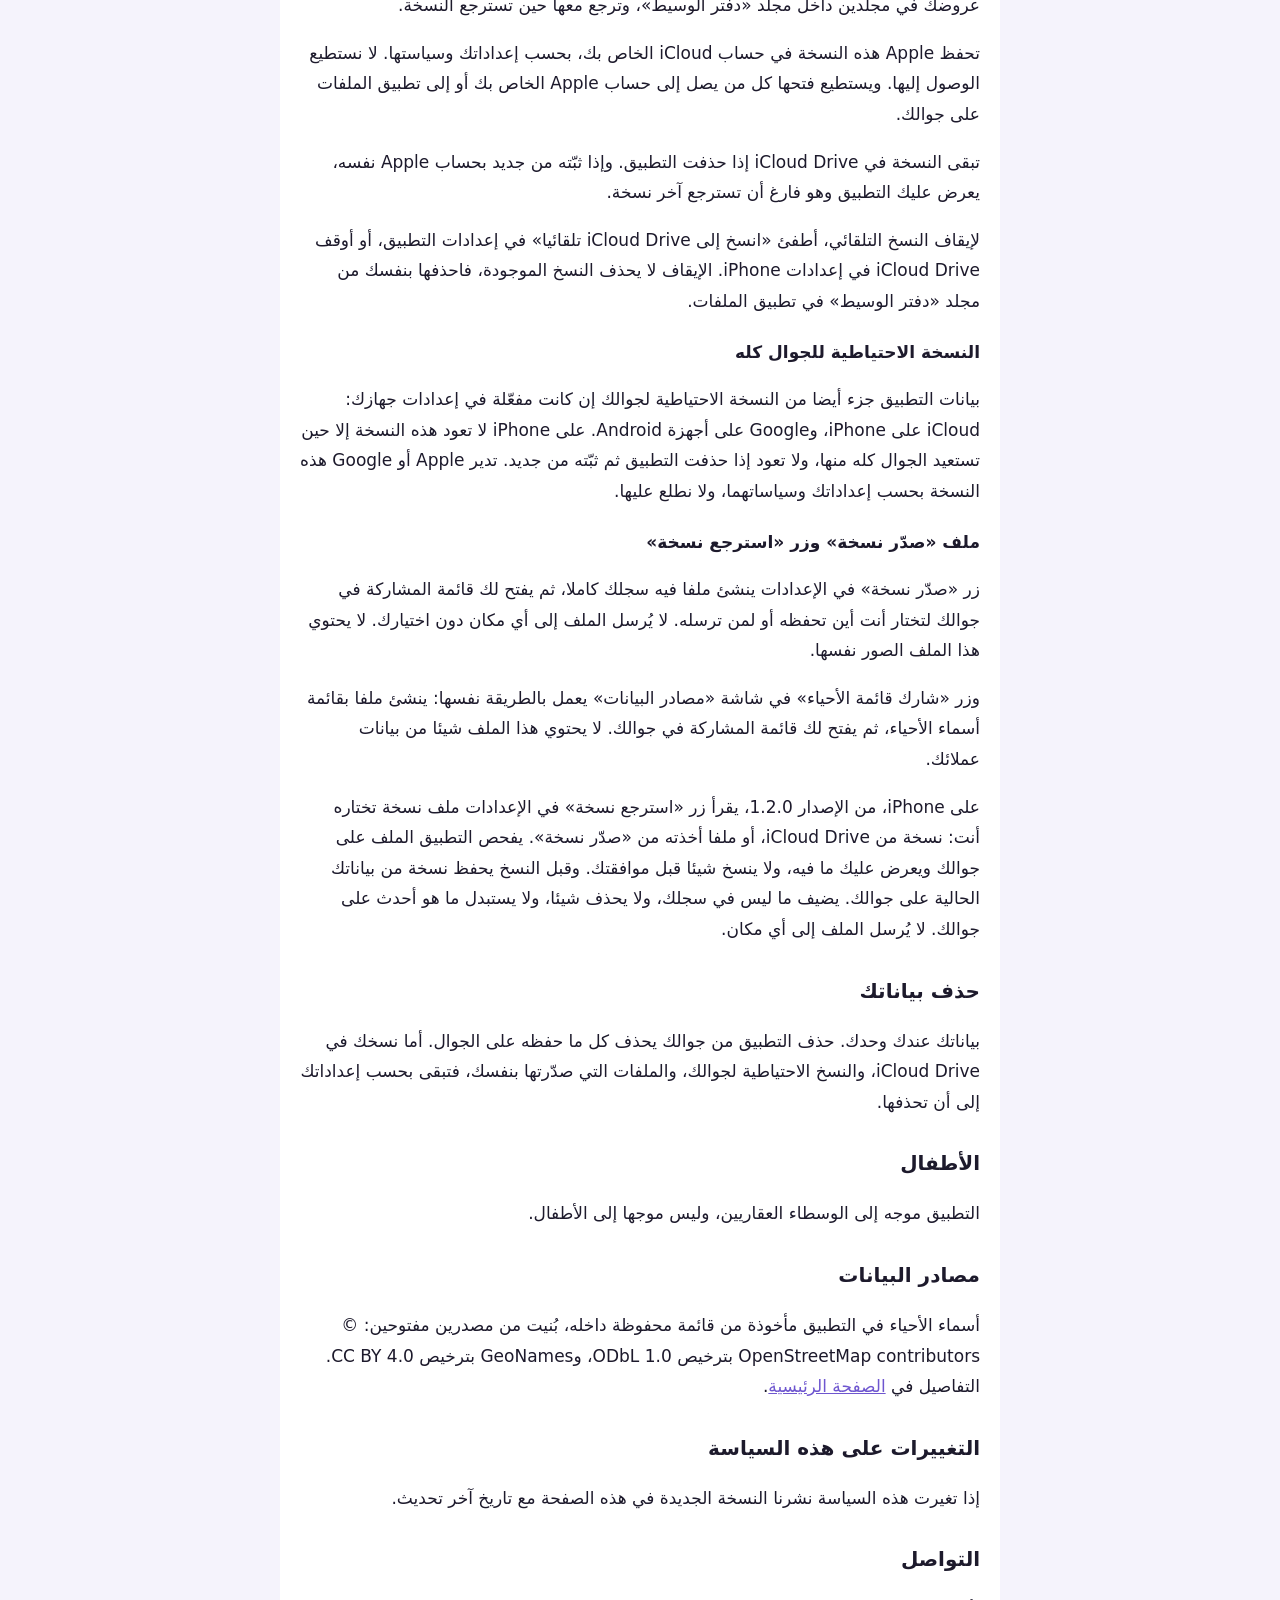
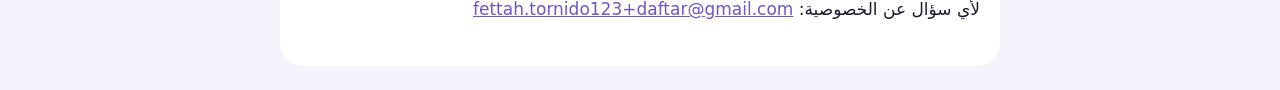
==== commit 66aad752: "privacy: «الصورة» split by platform (owner-approved edit 4) Both platforms: only the photos the brok" ====
--- a/privacy.html
+++ b/privacy.html
@@ -43,7 +43,7 @@
 <p>على أجهزة Android، قد يعرض عليك التطبيق مرة واحدة، حين تختار موعدا لتذكير، أن تسمح له بالتنبيه في الوقت بالضبط. إن وافقت فتح لك شاشة «المنبهات والتذكيرات» في إعدادات جوالك لتمنح الإذن بنفسك. إن لم تسمح، لا يصل التذكير قبل موعده أبدا، وقد يتأخر بعد موعده، ويطول التأخير أكثر مع توفير البطارية. يمكنك أن تسمح بذلك متى شئت من «التذكير في وقته بالضبط» في إعدادات التطبيق، وأن تلغيه من إعدادات جوالك. هذا الإذن لا يرسل شيئا خارج جوالك.</p>
 
 <h2>الصورة</h2>
-<p>إذا اخترت صورة لك، فإن التطبيق يطلب الوصول إلى الصورة التي تختارها فقط، ويحفظ نسخة منها داخل التطبيق على جوالك. لا يستخدم التطبيق الكاميرا ولا الميكروفون.</p>
+<p>إذا اخترت صورة لك أو صورا لعروضك، لا يصل التطبيق إلا إلى الصور التي تختارها أنت، ويحفظ نسخة منها داخله على جوالك. على iPhone يفتح التطبيق نافذة اختيار الصور من Apple، ويحفظ نسخة مصغرة من كل صورة بعد أن يحذف منها موقع التصوير وبيانات الكاميرا ووقت التقاط الصورة. لا يستخدم التطبيق الكاميرا ولا الميكروفون.</p>
 
 <h2>ملف العرض</h2>
 <p>على iPhone، من الإصدار 1.4.0، يصنع زر «اصنع ملف العرض» على جوالك ملف PDF فيه بيانات العرض وصوره واسمك ورقمك، ثم يفتح لك قائمة المشاركة لتختار أنت أين ترسله. لا يُرسل الملف إلى أي مكان دون اختيارك، ولا يظهر فيه رقم صاحب الإعلان الأصلي.</p>
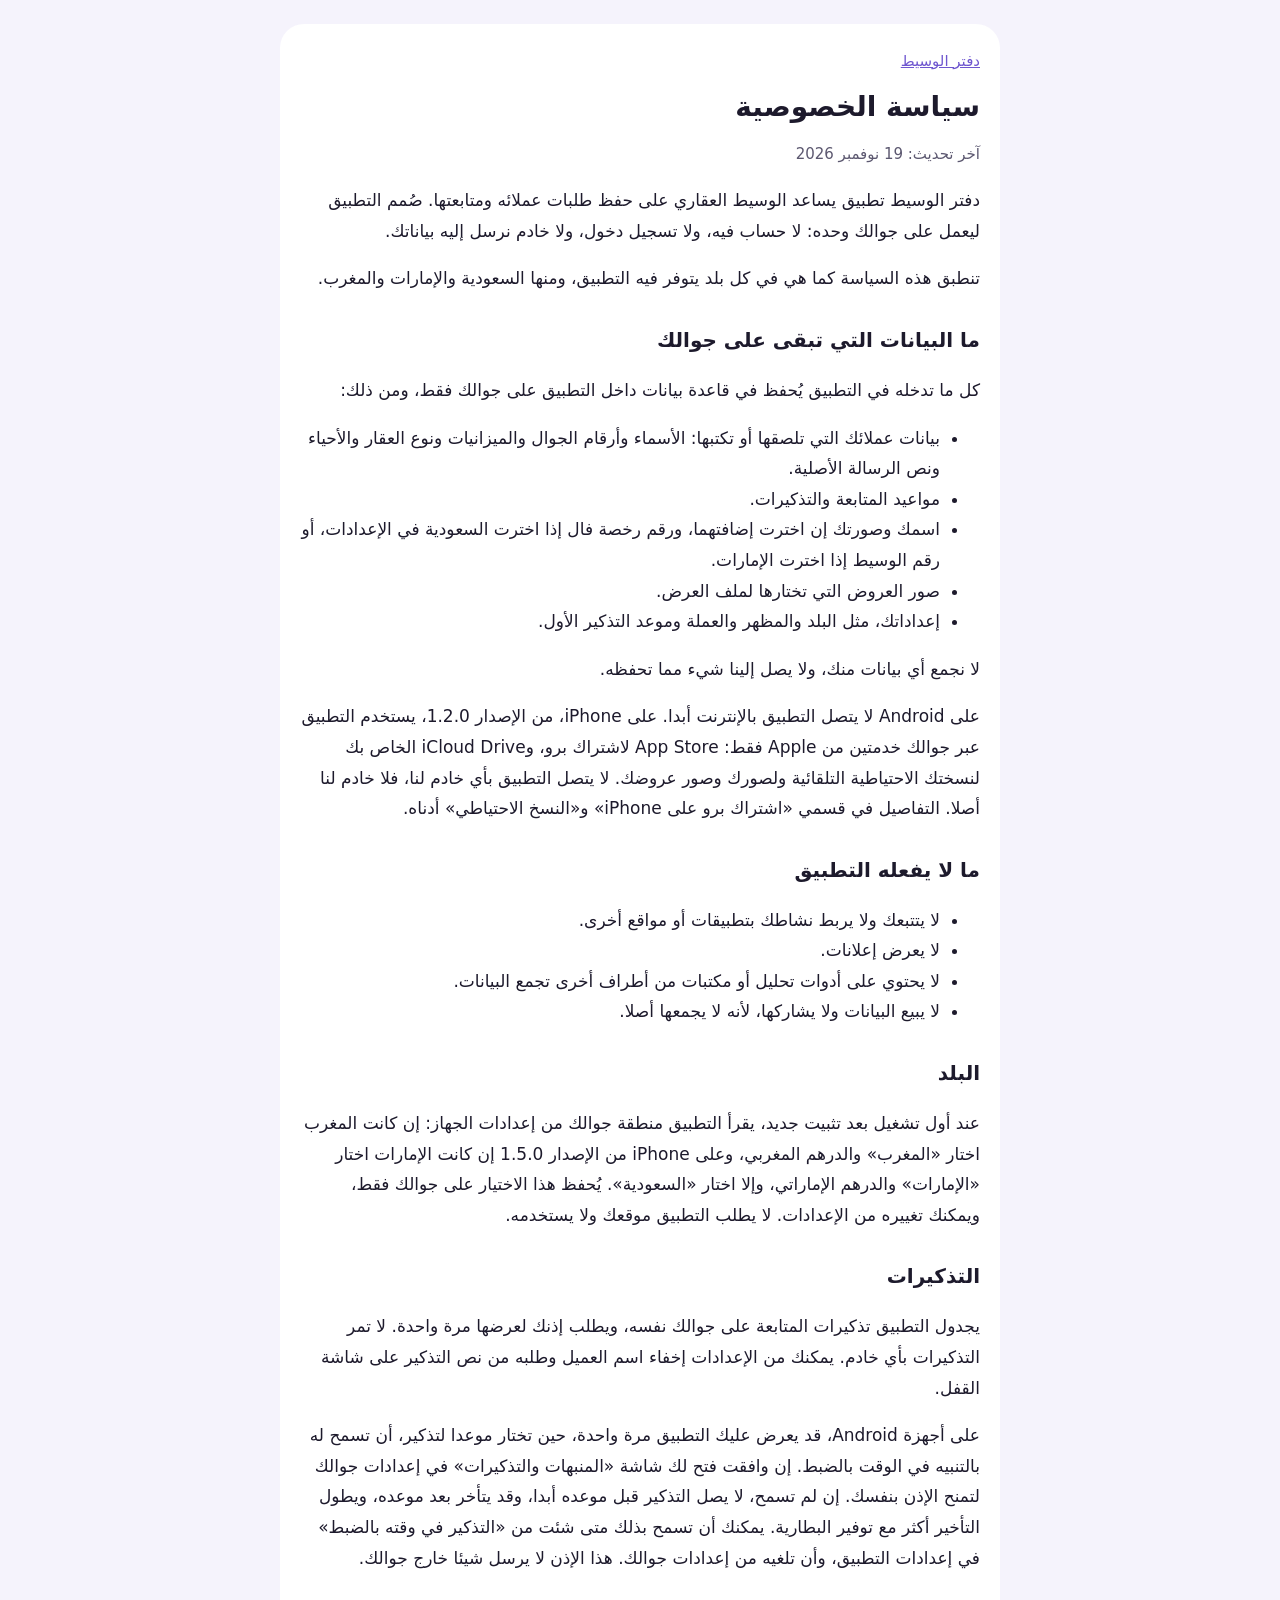
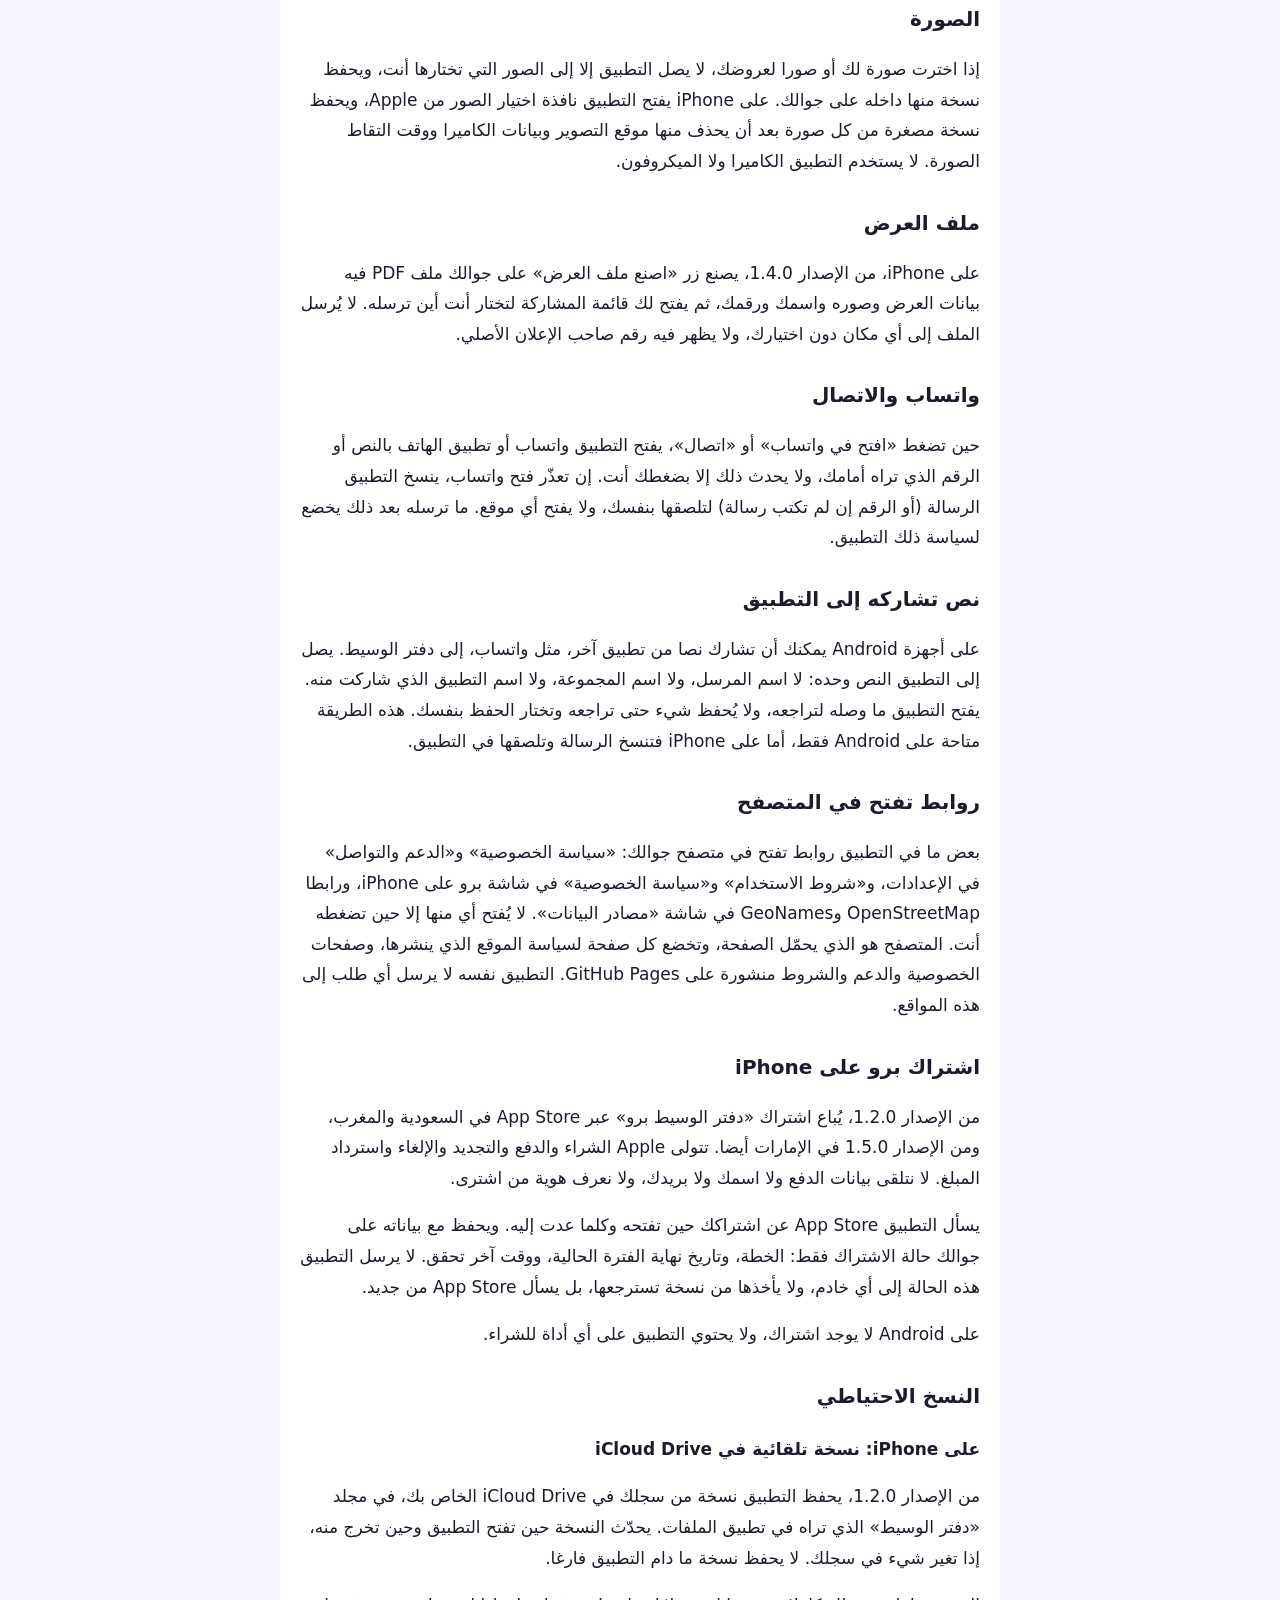
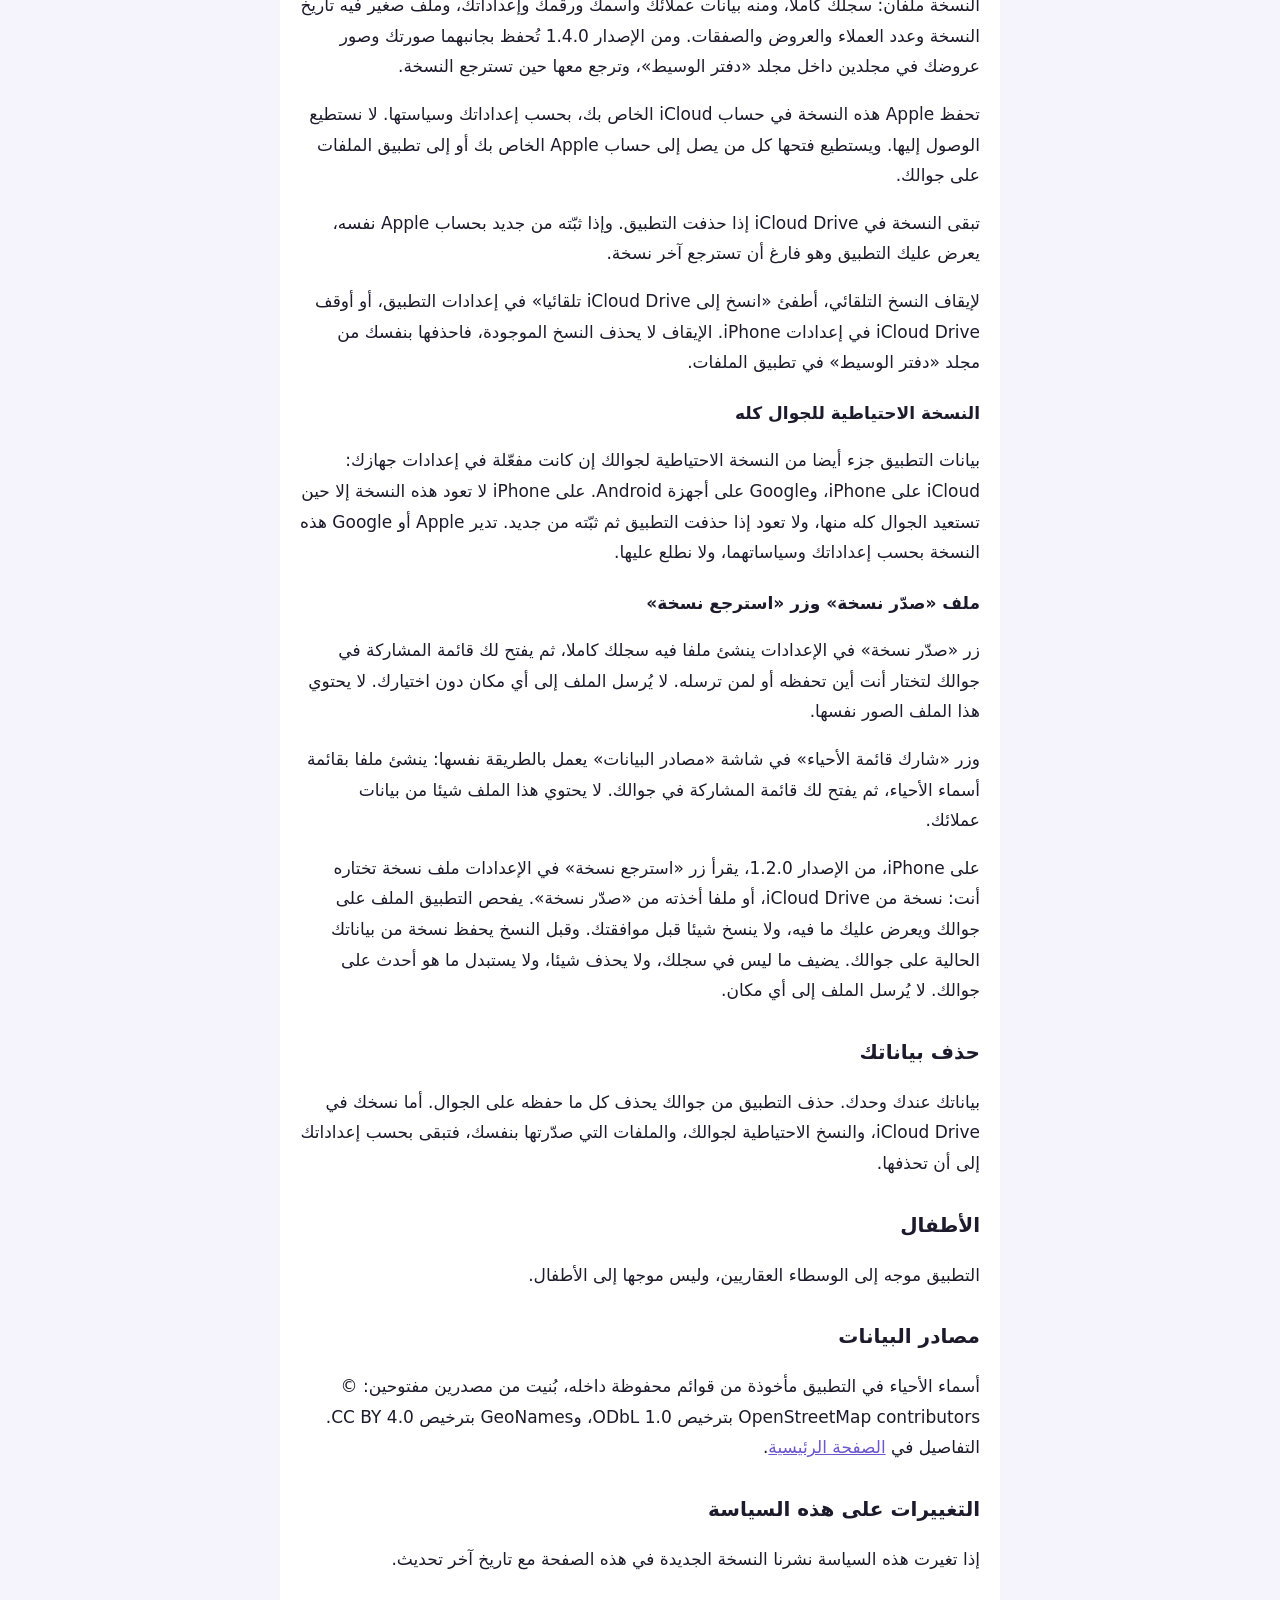
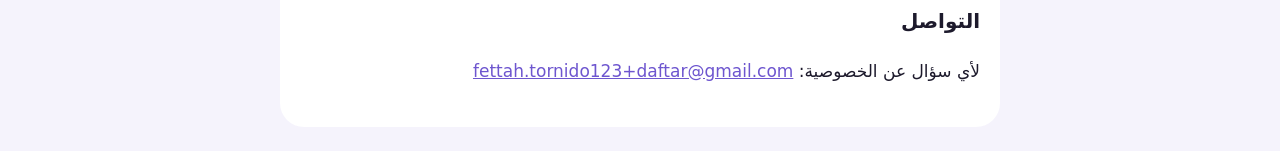
==== commit 68022c1a: "UAE (iOS 1.5.0): privacy, terms, support and home pages Owner-approved texts, exact: UAE named among" ====
--- a/privacy.html
+++ b/privacy.html
@@ -10,17 +10,17 @@
 <main>
 <p class="back"><a href="index.html">دفتر الوسيط</a></p>
 <h1>سياسة الخصوصية</h1>
-<p class="muted">آخر تحديث: 18 نوفمبر 2026</p>
+<p class="muted">آخر تحديث: 19 نوفمبر 2026</p>
 
 <p>دفتر الوسيط تطبيق يساعد الوسيط العقاري على حفظ طلبات عملائه ومتابعتها. صُمم التطبيق ليعمل على جوالك وحده: لا حساب فيه، ولا تسجيل دخول، ولا خادم نرسل إليه بياناتك.</p>
-<p>تنطبق هذه السياسة كما هي في كل بلد يتوفر فيه التطبيق، ومنها السعودية والمغرب.</p>
+<p>تنطبق هذه السياسة كما هي في كل بلد يتوفر فيه التطبيق، ومنها السعودية والإمارات والمغرب.</p>
 
 <h2>ما البيانات التي تبقى على جوالك</h2>
 <p>كل ما تدخله في التطبيق يُحفظ في قاعدة بيانات داخل التطبيق على جوالك فقط، ومن ذلك:</p>
 <ul>
 <li>بيانات عملائك التي تلصقها أو تكتبها: الأسماء وأرقام الجوال والميزانيات ونوع العقار والأحياء ونص الرسالة الأصلية.</li>
 <li>مواعيد المتابعة والتذكيرات.</li>
-<li>اسمك وصورتك إن اخترت إضافتهما، ورقم رخصة فال إذا اخترت السعودية في الإعدادات.</li>
+<li>اسمك وصورتك إن اخترت إضافتهما، ورقم رخصة فال إذا اخترت السعودية في الإعدادات، أو رقم الوسيط إذا اخترت الإمارات.</li>
 <li>صور العروض التي تختارها لملف العرض.</li>
 <li>إعداداتك، مثل البلد والمظهر والعملة وموعد التذكير الأول.</li>
 </ul>
@@ -36,7 +36,7 @@
 </ul>
 
 <h2>البلد</h2>
-<p>عند أول تشغيل بعد تثبيت جديد، يقرأ التطبيق منطقة جوالك من إعدادات الجهاز: إن كانت المغرب اختار «المغرب» والدرهم المغربي، وإلا اختار «السعودية». يُحفظ هذا الاختيار على جوالك فقط، ويمكنك تغييره من الإعدادات. لا يطلب التطبيق موقعك ولا يستخدمه.</p>
+<p>عند أول تشغيل بعد تثبيت جديد، يقرأ التطبيق منطقة جوالك من إعدادات الجهاز: إن كانت المغرب اختار «المغرب» والدرهم المغربي، وعلى iPhone من الإصدار 1.5.0 إن كانت الإمارات اختار «الإمارات» والدرهم الإماراتي، وإلا اختار «السعودية». يُحفظ هذا الاختيار على جوالك فقط، ويمكنك تغييره من الإعدادات. لا يطلب التطبيق موقعك ولا يستخدمه.</p>
 
 <h2>التذكيرات</h2>
 <p>يجدول التطبيق تذكيرات المتابعة على جوالك نفسه، ويطلب إذنك لعرضها مرة واحدة. لا تمر التذكيرات بأي خادم. يمكنك من الإعدادات إخفاء اسم العميل وطلبه من نص التذكير على شاشة القفل.</p>
@@ -58,7 +58,7 @@
 <p>بعض ما في التطبيق روابط تفتح في متصفح جوالك: «سياسة الخصوصية» و«الدعم والتواصل» في الإعدادات، و«شروط الاستخدام» و«سياسة الخصوصية» في شاشة برو على iPhone، ورابطا OpenStreetMap وGeoNames في شاشة «مصادر البيانات». لا يُفتح أي منها إلا حين تضغطه أنت. المتصفح هو الذي يحمّل الصفحة، وتخضع كل صفحة لسياسة الموقع الذي ينشرها، وصفحات الخصوصية والدعم والشروط منشورة على GitHub Pages. التطبيق نفسه لا يرسل أي طلب إلى هذه المواقع.</p>
 
 <h2>اشتراك برو على iPhone</h2>
-<p>من الإصدار 1.2.0، يُباع اشتراك «دفتر الوسيط برو» عبر App Store في السعودية والمغرب. تتولى Apple الشراء والدفع والتجديد والإلغاء واسترداد المبلغ. لا نتلقى بيانات الدفع ولا اسمك ولا بريدك، ولا نعرف هوية من اشترى.</p>
+<p>من الإصدار 1.2.0، يُباع اشتراك «دفتر الوسيط برو» عبر App Store في السعودية والمغرب، ومن الإصدار 1.5.0 في الإمارات أيضا. تتولى Apple الشراء والدفع والتجديد والإلغاء واسترداد المبلغ. لا نتلقى بيانات الدفع ولا اسمك ولا بريدك، ولا نعرف هوية من اشترى.</p>
 <p>يسأل التطبيق App Store عن اشتراكك حين تفتحه وكلما عدت إليه. ويحفظ مع بياناته على جوالك حالة الاشتراك فقط: الخطة، وتاريخ نهاية الفترة الحالية، ووقت آخر تحقق. لا يرسل التطبيق هذه الحالة إلى أي خادم، ولا يأخذها من نسخة تسترجعها، بل يسأل App Store من جديد.</p>
 <p>على Android لا يوجد اشتراك، ولا يحتوي التطبيق على أي أداة للشراء.</p>
 
@@ -85,7 +85,7 @@
 <p>التطبيق موجه إلى الوسطاء العقاريين، وليس موجها إلى الأطفال.</p>
 
 <h2>مصادر البيانات</h2>
-<p>أسماء الأحياء في التطبيق مأخوذة من قائمة محفوظة داخله، بُنيت من مصدرين مفتوحين: © OpenStreetMap contributors بترخيص ODbL 1.0، وGeoNames بترخيص CC BY 4.0. التفاصيل في <a href="index.html#credits">الصفحة الرئيسية</a>.</p>
+<p>أسماء الأحياء في التطبيق مأخوذة من قوائم محفوظة داخله، بُنيت من مصدرين مفتوحين: © OpenStreetMap contributors بترخيص ODbL 1.0، وGeoNames بترخيص CC BY 4.0. التفاصيل في <a href="index.html#credits">الصفحة الرئيسية</a>.</p>
 
 <h2>التغييرات على هذه السياسة</h2>
 <p>إذا تغيرت هذه السياسة نشرنا النسخة الجديدة في هذه الصفحة مع تاريخ آخر تحديث.</p>
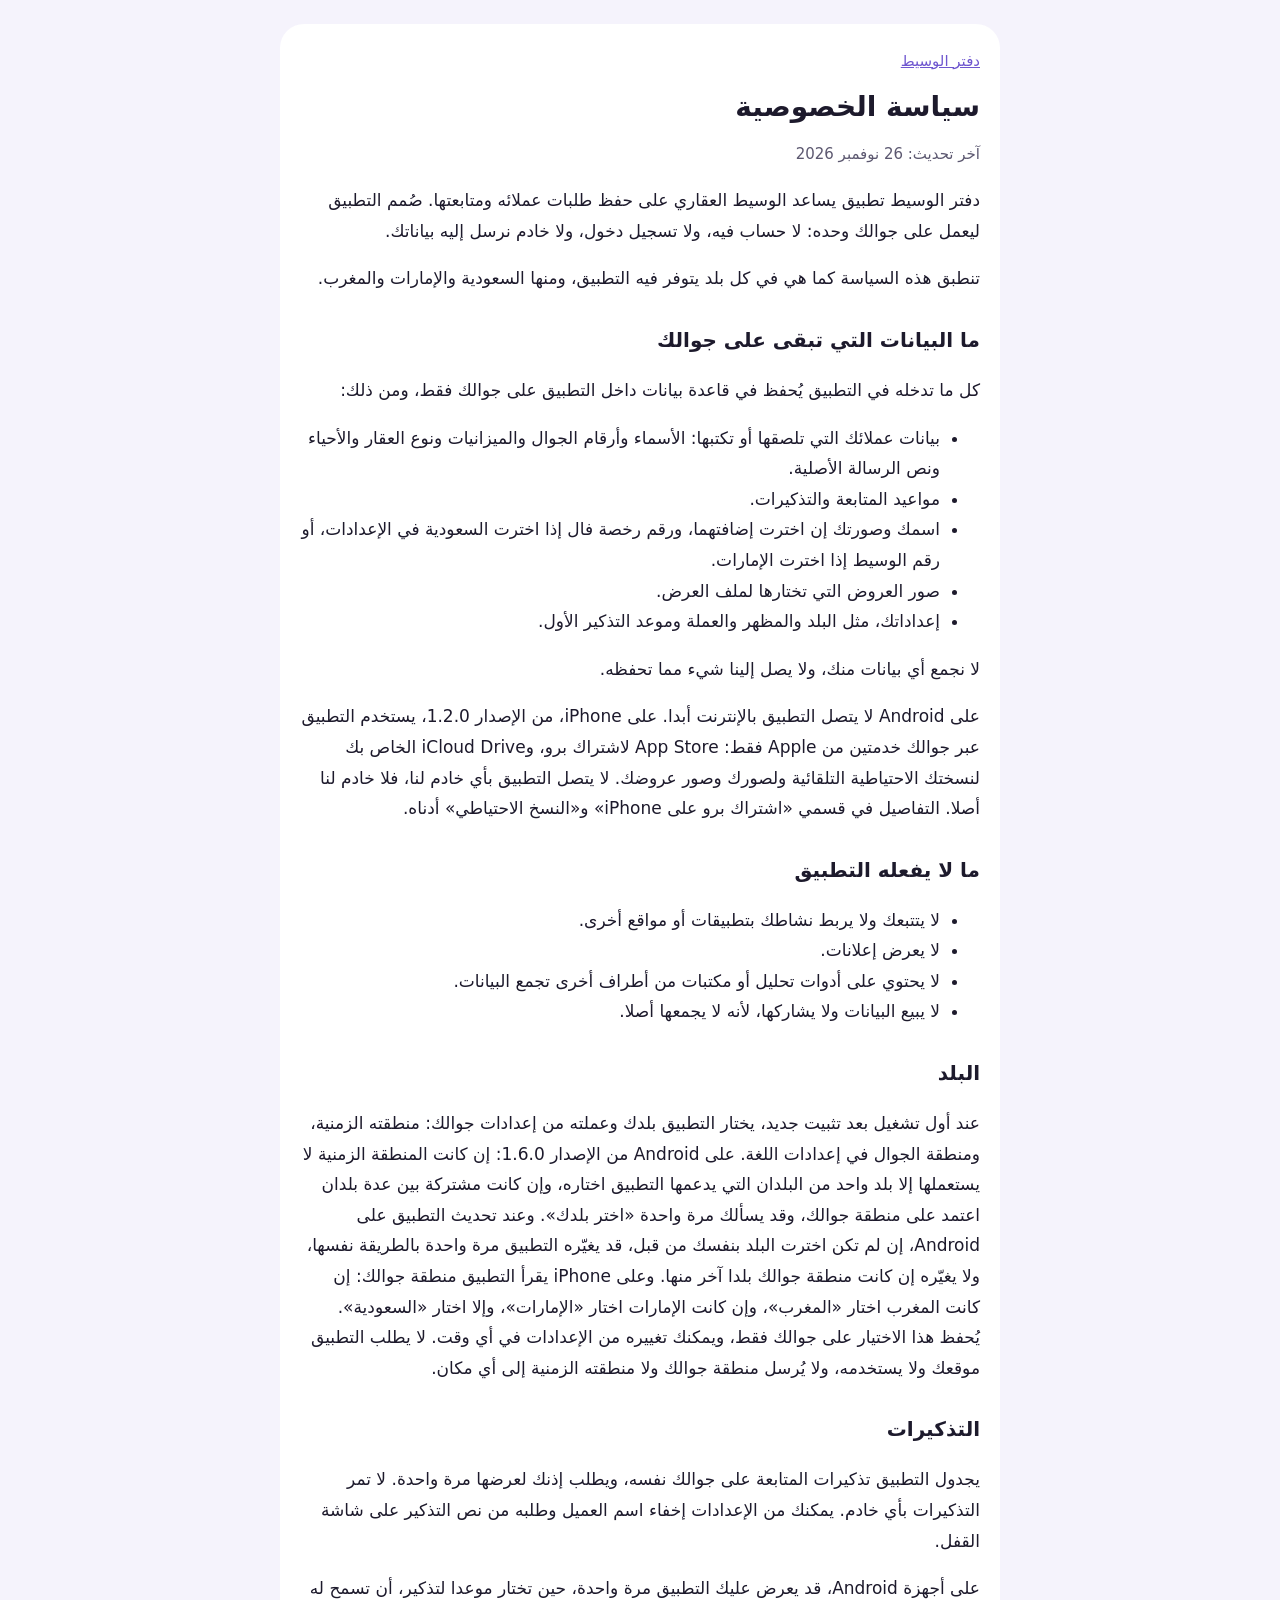
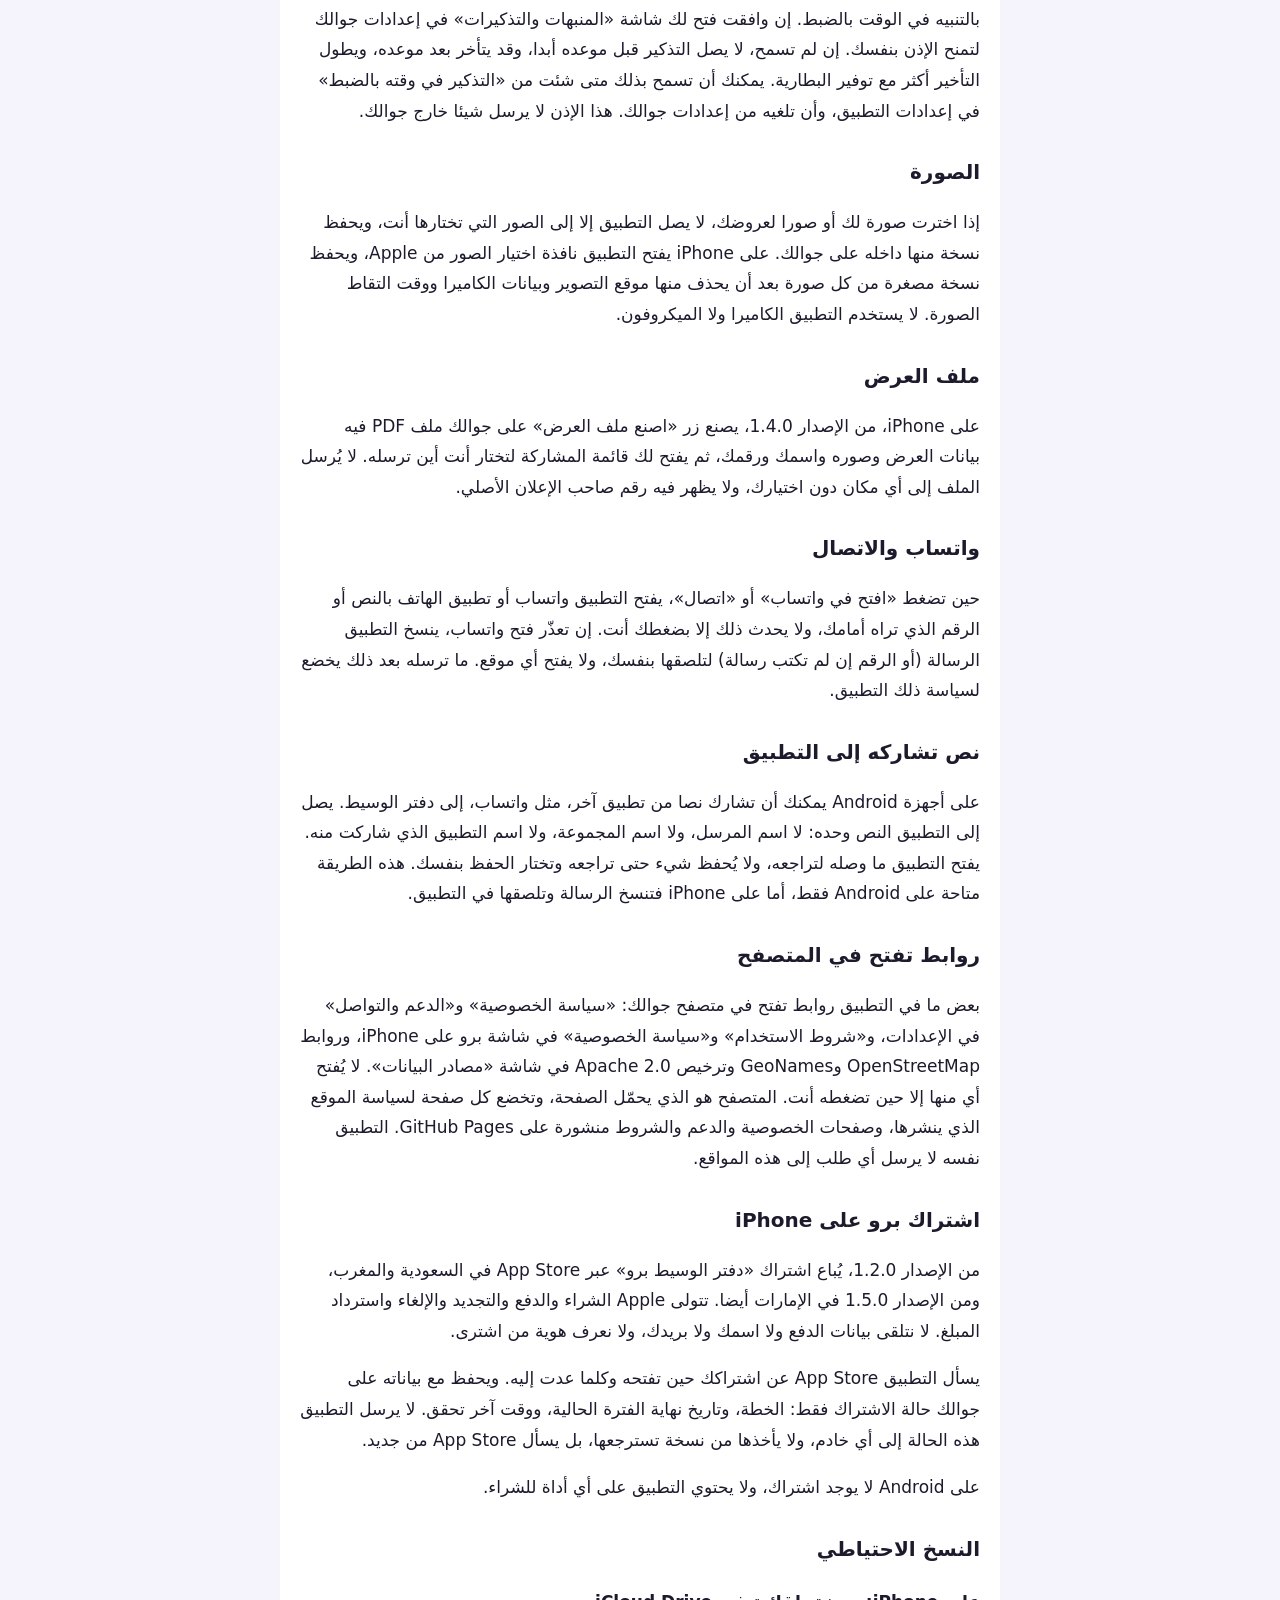
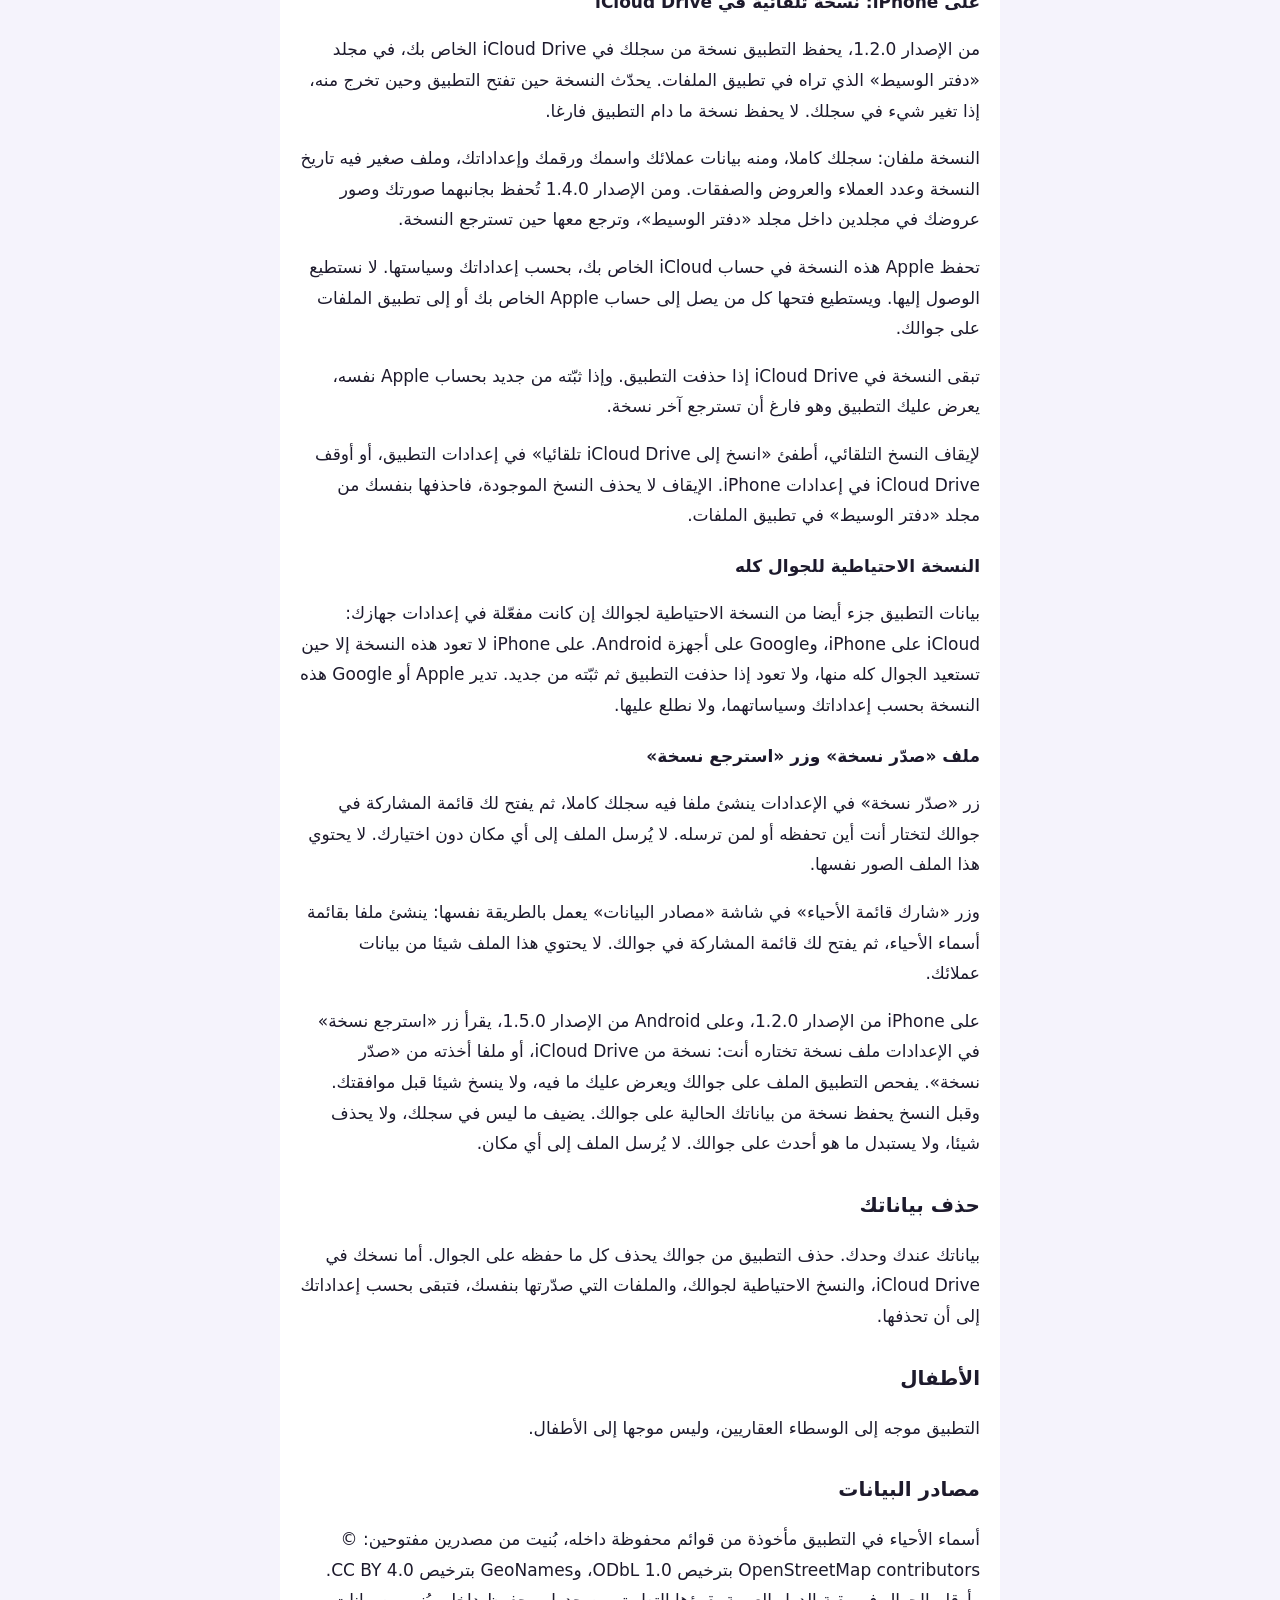
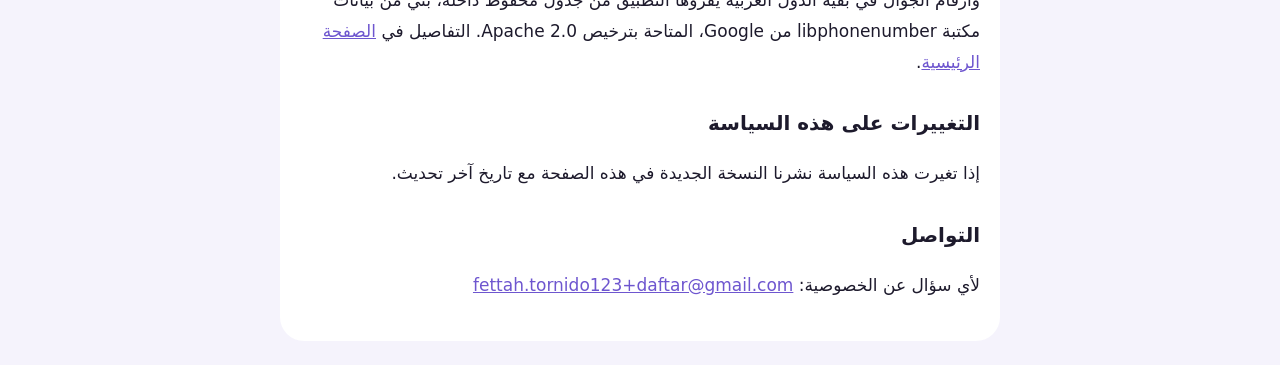
==== commit c15c1f0d: "privacy + credits: Android 1.6.0 country rule and phone table (owner-approved texts) privacy.html: l" ====
--- a/privacy.html
+++ b/privacy.html
@@ -10,7 +10,7 @@
 <main>
 <p class="back"><a href="index.html">دفتر الوسيط</a></p>
 <h1>سياسة الخصوصية</h1>
-<p class="muted">آخر تحديث: 19 نوفمبر 2026</p>
+<p class="muted">آخر تحديث: 26 نوفمبر 2026</p>
 
 <p>دفتر الوسيط تطبيق يساعد الوسيط العقاري على حفظ طلبات عملائه ومتابعتها. صُمم التطبيق ليعمل على جوالك وحده: لا حساب فيه، ولا تسجيل دخول، ولا خادم نرسل إليه بياناتك.</p>
 <p>تنطبق هذه السياسة كما هي في كل بلد يتوفر فيه التطبيق، ومنها السعودية والإمارات والمغرب.</p>
@@ -36,7 +36,7 @@
 </ul>
 
 <h2>البلد</h2>
-<p>عند أول تشغيل بعد تثبيت جديد، يقرأ التطبيق منطقة جوالك من إعدادات الجهاز: إن كانت المغرب اختار «المغرب» والدرهم المغربي، وعلى iPhone من الإصدار 1.5.0 إن كانت الإمارات اختار «الإمارات» والدرهم الإماراتي، وإلا اختار «السعودية». يُحفظ هذا الاختيار على جوالك فقط، ويمكنك تغييره من الإعدادات. لا يطلب التطبيق موقعك ولا يستخدمه.</p>
+<p>عند أول تشغيل بعد تثبيت جديد، يختار التطبيق بلدك وعملته من إعدادات جوالك: منطقته الزمنية، ومنطقة الجوال في إعدادات اللغة. على Android من الإصدار 1.6.0: إن كانت المنطقة الزمنية لا يستعملها إلا بلد واحد من البلدان التي يدعمها التطبيق اختاره، وإن كانت مشتركة بين عدة بلدان اعتمد على منطقة جوالك، وقد يسألك مرة واحدة «اختر بلدك». وعند تحديث التطبيق على Android، إن لم تكن اخترت البلد بنفسك من قبل، قد يغيّره التطبيق مرة واحدة بالطريقة نفسها، ولا يغيّره إن كانت منطقة جوالك بلدا آخر منها. وعلى iPhone يقرأ التطبيق منطقة جوالك: إن كانت المغرب اختار «المغرب»، وإن كانت الإمارات اختار «الإمارات»، وإلا اختار «السعودية». يُحفظ هذا الاختيار على جوالك فقط، ويمكنك تغييره من الإعدادات في أي وقت. لا يطلب التطبيق موقعك ولا يستخدمه، ولا يُرسل منطقة جوالك ولا منطقته الزمنية إلى أي مكان.</p>
 
 <h2>التذكيرات</h2>
 <p>يجدول التطبيق تذكيرات المتابعة على جوالك نفسه، ويطلب إذنك لعرضها مرة واحدة. لا تمر التذكيرات بأي خادم. يمكنك من الإعدادات إخفاء اسم العميل وطلبه من نص التذكير على شاشة القفل.</p>
@@ -55,7 +55,7 @@
 <p>على أجهزة Android يمكنك أن تشارك نصا من تطبيق آخر، مثل واتساب، إلى دفتر الوسيط. يصل إلى التطبيق النص وحده: لا اسم المرسل، ولا اسم المجموعة، ولا اسم التطبيق الذي شاركت منه. يفتح التطبيق ما وصله لتراجعه، ولا يُحفظ شيء حتى تراجعه وتختار الحفظ بنفسك. هذه الطريقة متاحة على Android فقط، أما على iPhone فتنسخ الرسالة وتلصقها في التطبيق.</p>
 
 <h2>روابط تفتح في المتصفح</h2>
-<p>بعض ما في التطبيق روابط تفتح في متصفح جوالك: «سياسة الخصوصية» و«الدعم والتواصل» في الإعدادات، و«شروط الاستخدام» و«سياسة الخصوصية» في شاشة برو على iPhone، ورابطا OpenStreetMap وGeoNames في شاشة «مصادر البيانات». لا يُفتح أي منها إلا حين تضغطه أنت. المتصفح هو الذي يحمّل الصفحة، وتخضع كل صفحة لسياسة الموقع الذي ينشرها، وصفحات الخصوصية والدعم والشروط منشورة على GitHub Pages. التطبيق نفسه لا يرسل أي طلب إلى هذه المواقع.</p>
+<p>بعض ما في التطبيق روابط تفتح في متصفح جوالك: «سياسة الخصوصية» و«الدعم والتواصل» في الإعدادات، و«شروط الاستخدام» و«سياسة الخصوصية» في شاشة برو على iPhone، وروابط OpenStreetMap وGeoNames وترخيص Apache 2.0 في شاشة «مصادر البيانات». لا يُفتح أي منها إلا حين تضغطه أنت. المتصفح هو الذي يحمّل الصفحة، وتخضع كل صفحة لسياسة الموقع الذي ينشرها، وصفحات الخصوصية والدعم والشروط منشورة على GitHub Pages. التطبيق نفسه لا يرسل أي طلب إلى هذه المواقع.</p>
 
 <h2>اشتراك برو على iPhone</h2>
 <p>من الإصدار 1.2.0، يُباع اشتراك «دفتر الوسيط برو» عبر App Store في السعودية والمغرب، ومن الإصدار 1.5.0 في الإمارات أيضا. تتولى Apple الشراء والدفع والتجديد والإلغاء واسترداد المبلغ. لا نتلقى بيانات الدفع ولا اسمك ولا بريدك، ولا نعرف هوية من اشترى.</p>
@@ -76,7 +76,7 @@
 <h3>ملف «صدّر نسخة» وزر «استرجع نسخة»</h3>
 <p>زر «صدّر نسخة» في الإعدادات ينشئ ملفا فيه سجلك كاملا، ثم يفتح لك قائمة المشاركة في جوالك لتختار أنت أين تحفظه أو لمن ترسله. لا يُرسل الملف إلى أي مكان دون اختيارك. لا يحتوي هذا الملف الصور نفسها.</p>
 <p>وزر «شارك قائمة الأحياء» في شاشة «مصادر البيانات» يعمل بالطريقة نفسها: ينشئ ملفا بقائمة أسماء الأحياء، ثم يفتح لك قائمة المشاركة في جوالك. لا يحتوي هذا الملف شيئا من بيانات عملائك.</p>
-<p>على iPhone، من الإصدار 1.2.0، يقرأ زر «استرجع نسخة» في الإعدادات ملف نسخة تختاره أنت: نسخة من iCloud Drive، أو ملفا أخذته من «صدّر نسخة». يفحص التطبيق الملف على جوالك ويعرض عليك ما فيه، ولا ينسخ شيئا قبل موافقتك. وقبل النسخ يحفظ نسخة من بياناتك الحالية على جوالك. يضيف ما ليس في سجلك، ولا يحذف شيئا، ولا يستبدل ما هو أحدث على جوالك. لا يُرسل الملف إلى أي مكان.</p>
+<p>على iPhone من الإصدار 1.2.0، وعلى Android من الإصدار 1.5.0، يقرأ زر «استرجع نسخة» في الإعدادات ملف نسخة تختاره أنت: نسخة من iCloud Drive، أو ملفا أخذته من «صدّر نسخة». يفحص التطبيق الملف على جوالك ويعرض عليك ما فيه، ولا ينسخ شيئا قبل موافقتك. وقبل النسخ يحفظ نسخة من بياناتك الحالية على جوالك. يضيف ما ليس في سجلك، ولا يحذف شيئا، ولا يستبدل ما هو أحدث على جوالك. لا يُرسل الملف إلى أي مكان.</p>
 
 <h2>حذف بياناتك</h2>
 <p>بياناتك عندك وحدك. حذف التطبيق من جوالك يحذف كل ما حفظه على الجوال. أما نسخك في iCloud Drive، والنسخ الاحتياطية لجوالك، والملفات التي صدّرتها بنفسك، فتبقى بحسب إعداداتك إلى أن تحذفها.</p>
@@ -85,7 +85,7 @@
 <p>التطبيق موجه إلى الوسطاء العقاريين، وليس موجها إلى الأطفال.</p>
 
 <h2>مصادر البيانات</h2>
-<p>أسماء الأحياء في التطبيق مأخوذة من قوائم محفوظة داخله، بُنيت من مصدرين مفتوحين: © OpenStreetMap contributors بترخيص ODbL 1.0، وGeoNames بترخيص CC BY 4.0. التفاصيل في <a href="index.html#credits">الصفحة الرئيسية</a>.</p>
+<p>أسماء الأحياء في التطبيق مأخوذة من قوائم محفوظة داخله، بُنيت من مصدرين مفتوحين: © OpenStreetMap contributors بترخيص ODbL 1.0، وGeoNames بترخيص CC BY 4.0. وأرقام الجوال في بقية الدول العربية يقرؤها التطبيق من جدول محفوظ داخله، بُني من بيانات مكتبة libphonenumber من Google، المتاحة بترخيص Apache 2.0. التفاصيل في <a href="index.html#credits">الصفحة الرئيسية</a>.</p>
 
 <h2>التغييرات على هذه السياسة</h2>
 <p>إذا تغيرت هذه السياسة نشرنا النسخة الجديدة في هذه الصفحة مع تاريخ آخر تحديث.</p>
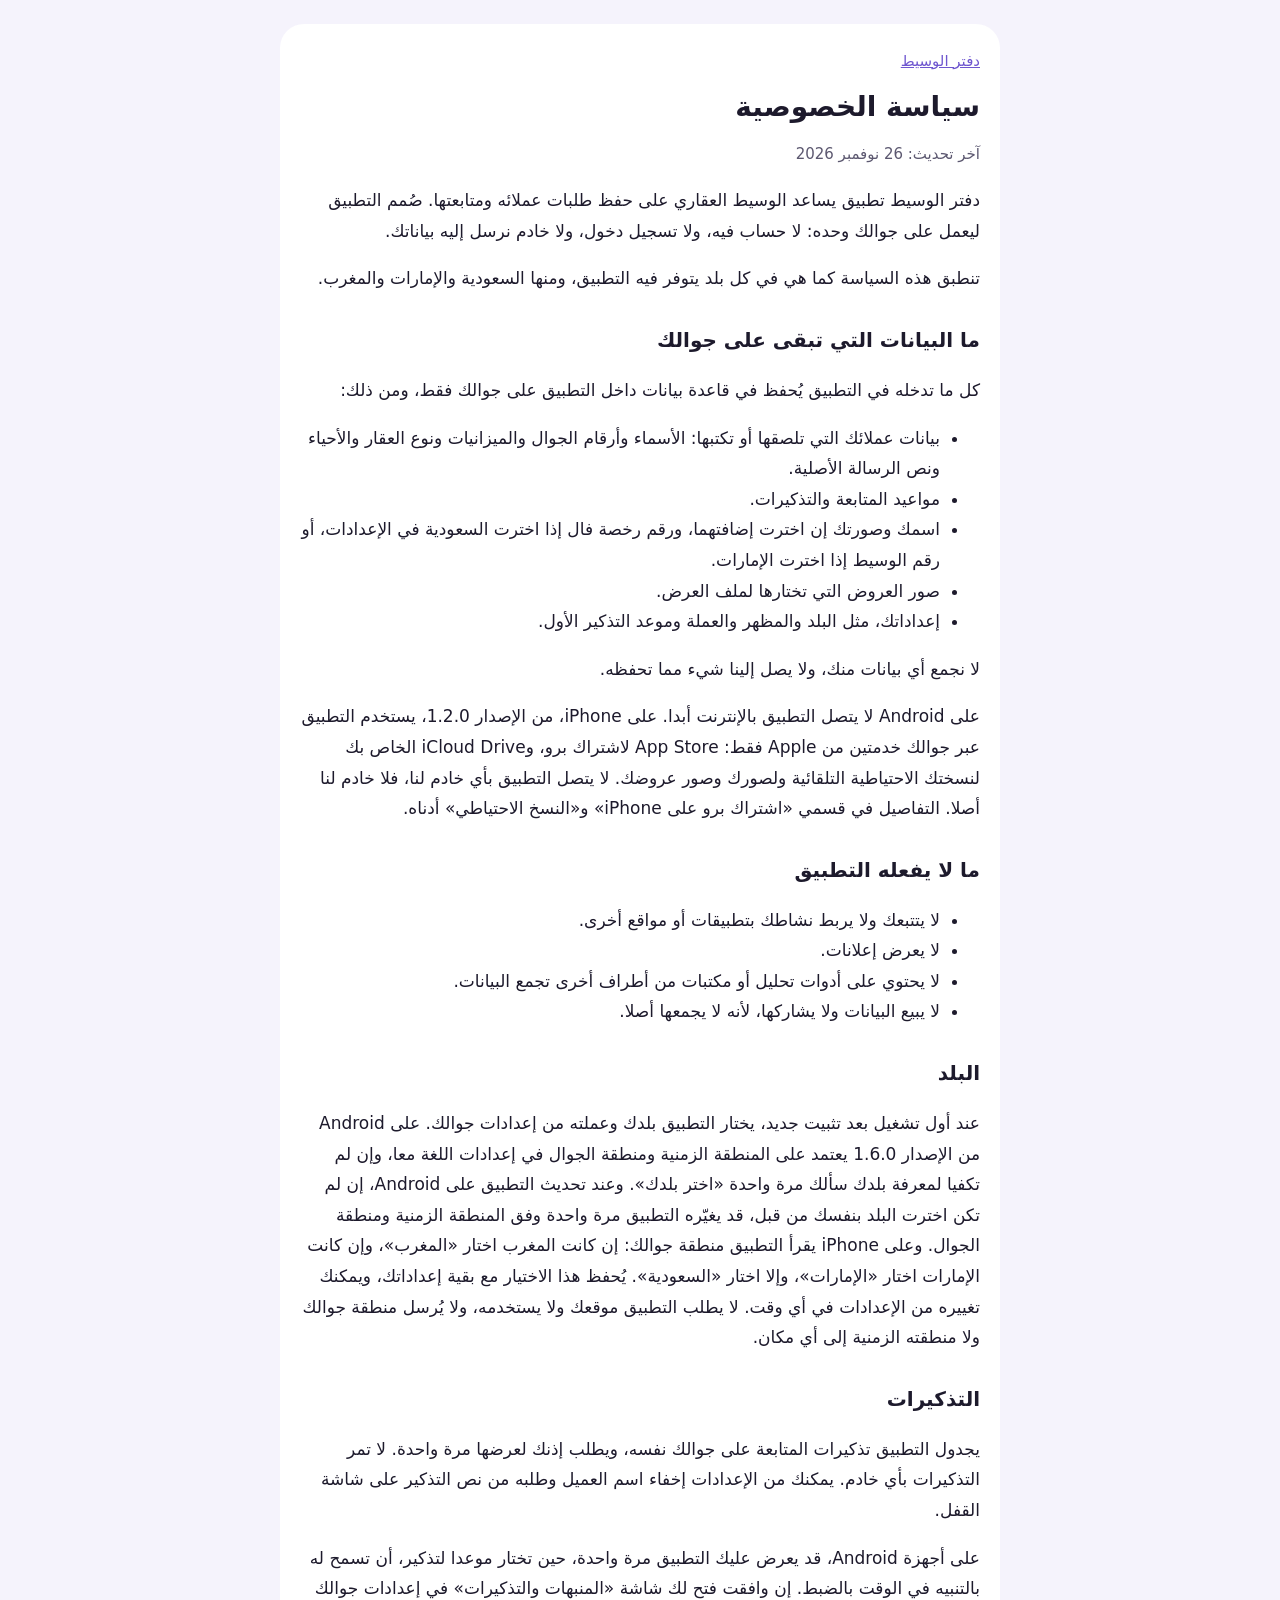
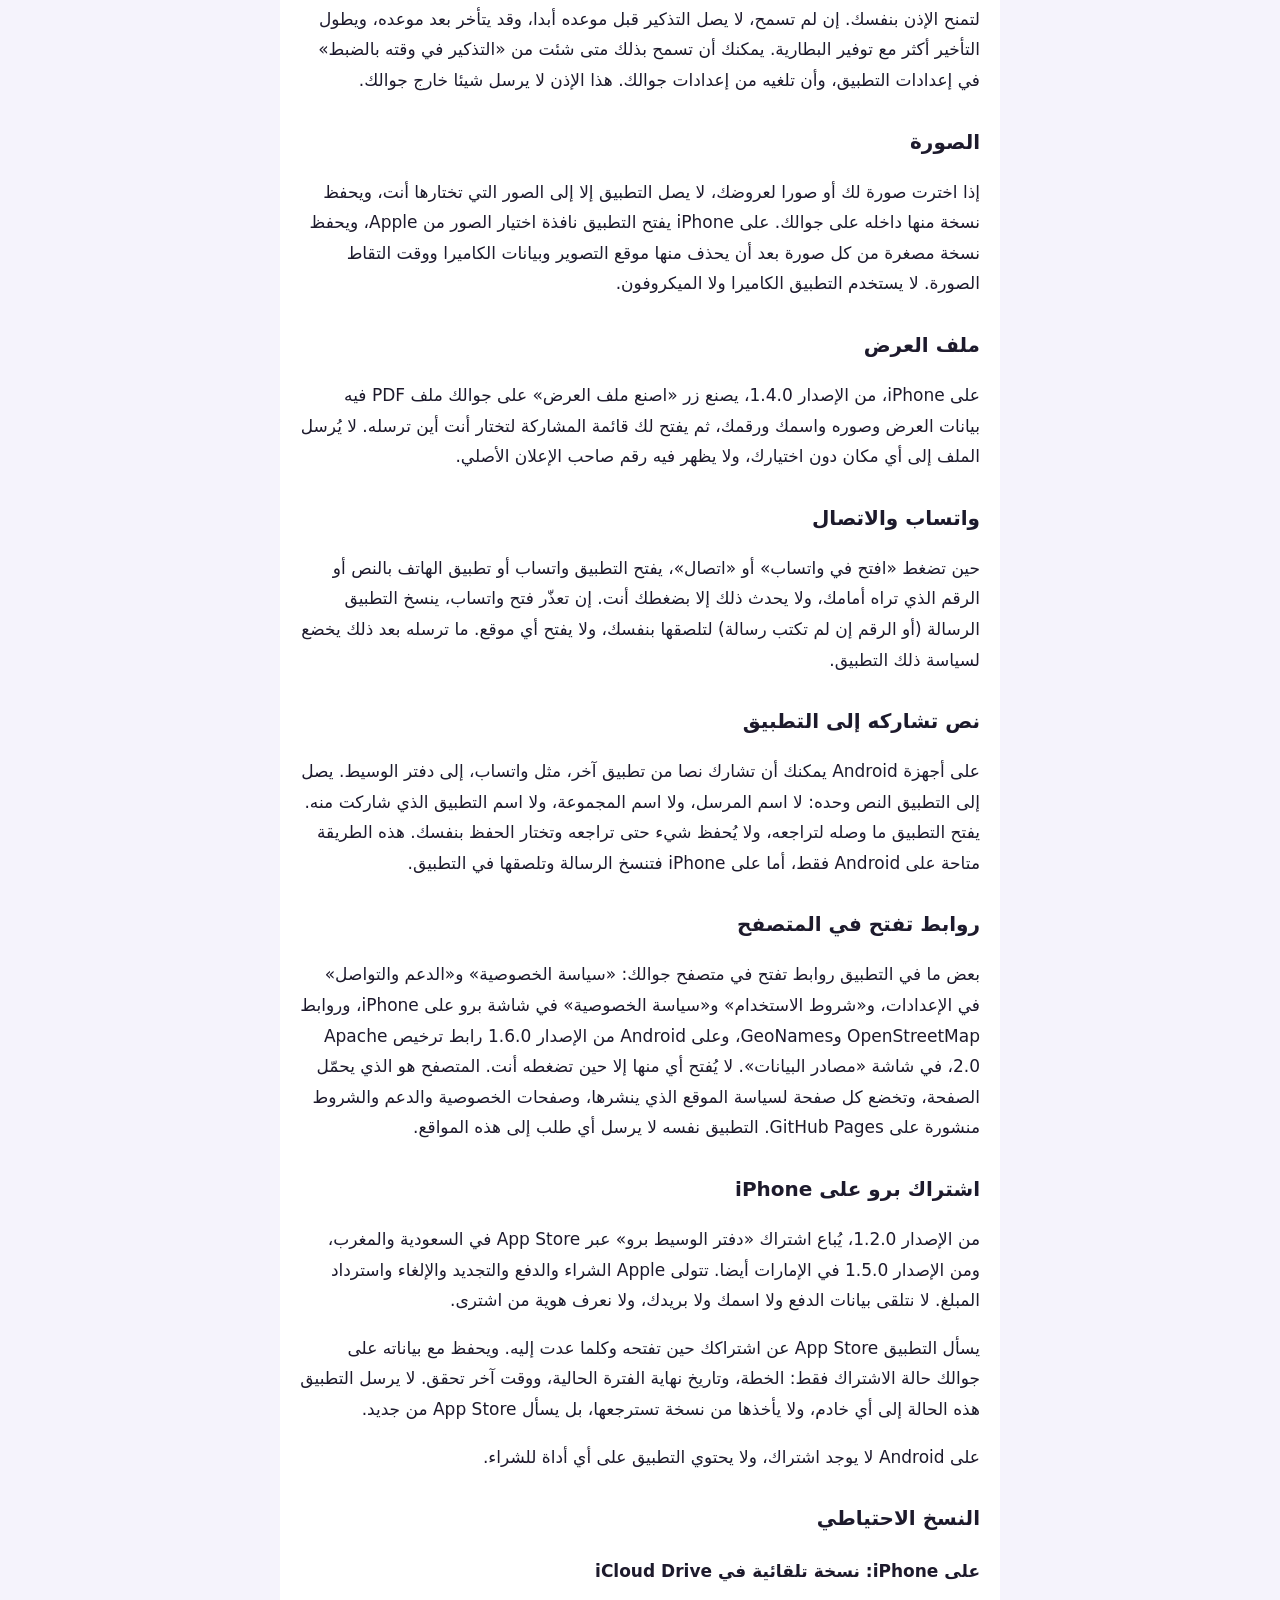
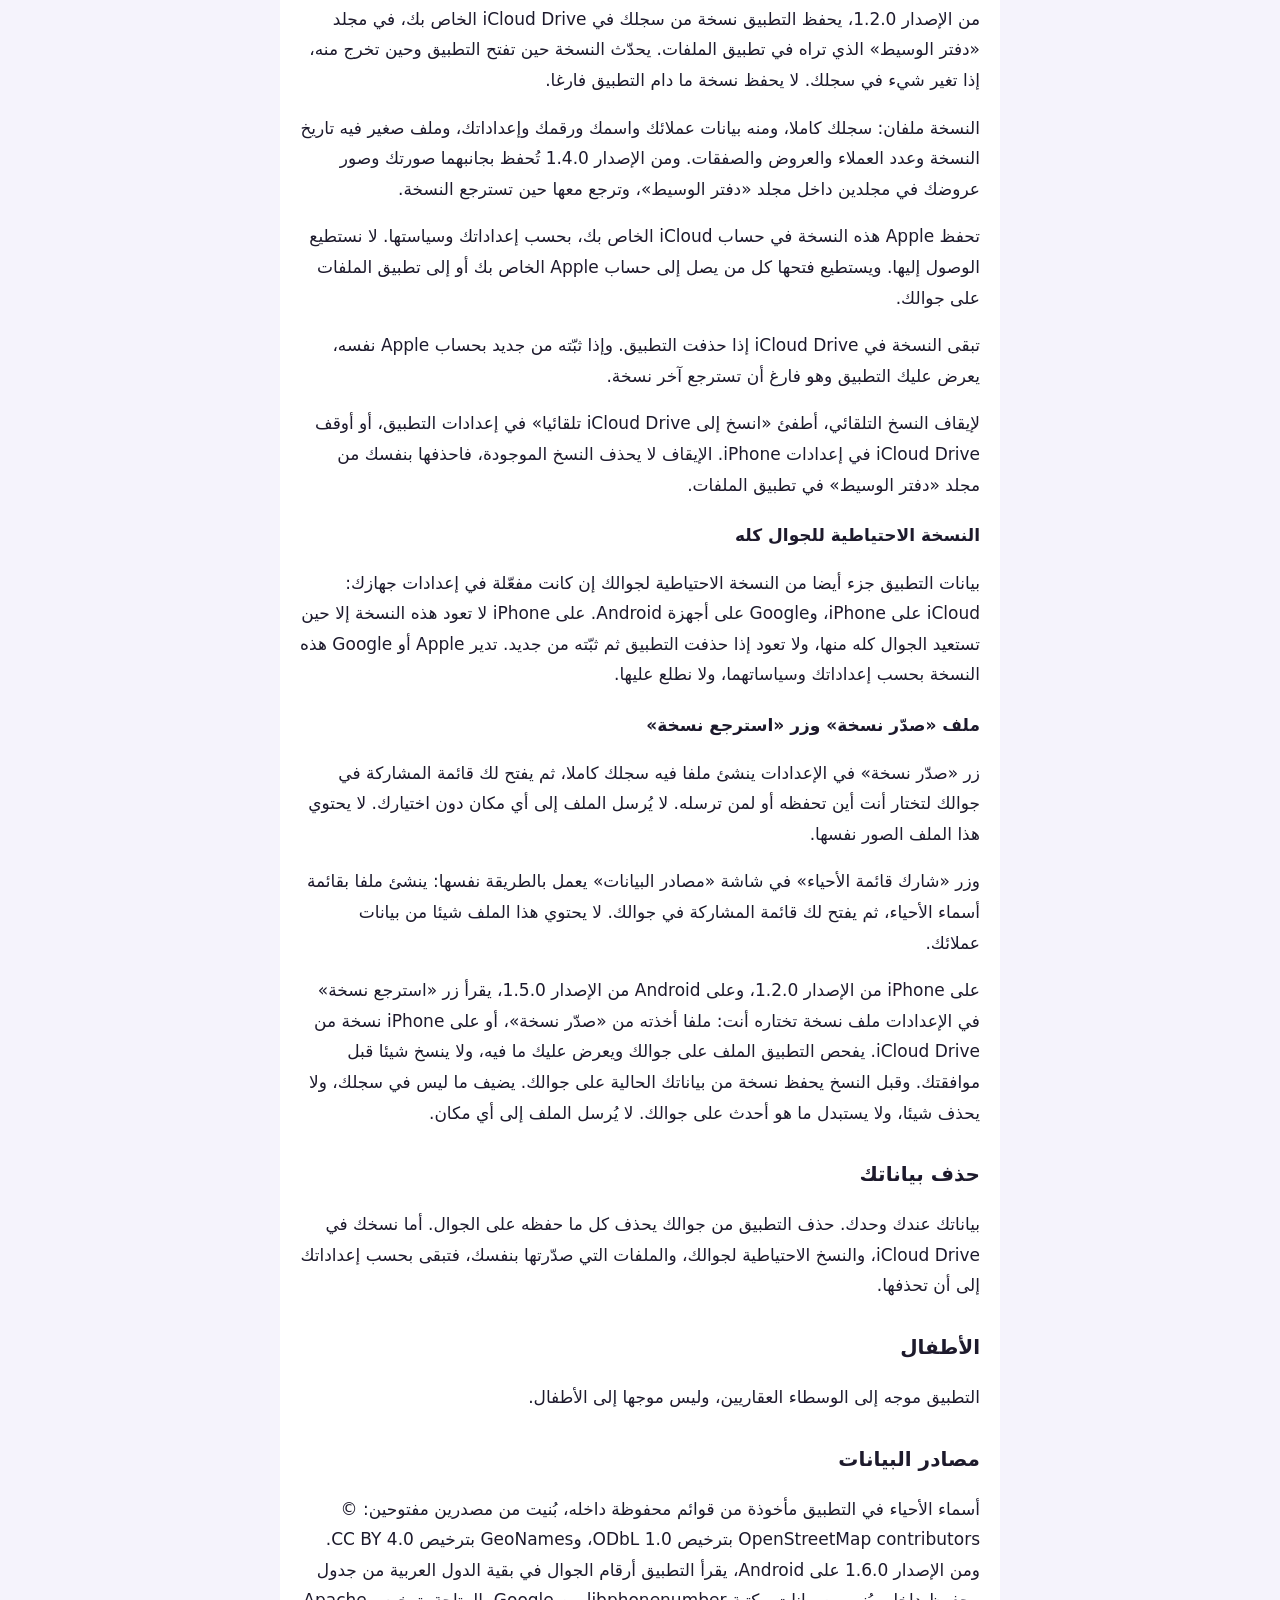
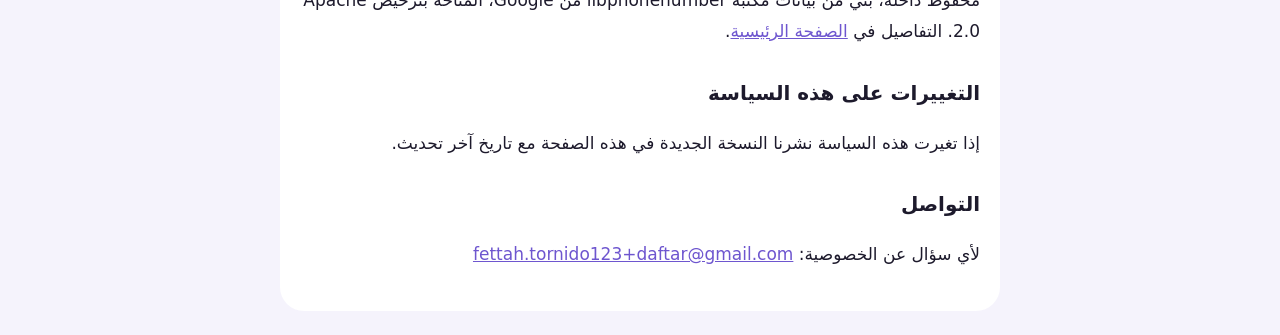
==== commit d2604755: "privacy + credits: corrected texts after review (owner-approved) privacy.html: the «البلد» paragraph" ====
--- a/privacy.html
+++ b/privacy.html
@@ -36,7 +36,7 @@
 </ul>
 
 <h2>البلد</h2>
-<p>عند أول تشغيل بعد تثبيت جديد، يختار التطبيق بلدك وعملته من إعدادات جوالك: منطقته الزمنية، ومنطقة الجوال في إعدادات اللغة. على Android من الإصدار 1.6.0: إن كانت المنطقة الزمنية لا يستعملها إلا بلد واحد من البلدان التي يدعمها التطبيق اختاره، وإن كانت مشتركة بين عدة بلدان اعتمد على منطقة جوالك، وقد يسألك مرة واحدة «اختر بلدك». وعند تحديث التطبيق على Android، إن لم تكن اخترت البلد بنفسك من قبل، قد يغيّره التطبيق مرة واحدة بالطريقة نفسها، ولا يغيّره إن كانت منطقة جوالك بلدا آخر منها. وعلى iPhone يقرأ التطبيق منطقة جوالك: إن كانت المغرب اختار «المغرب»، وإن كانت الإمارات اختار «الإمارات»، وإلا اختار «السعودية». يُحفظ هذا الاختيار على جوالك فقط، ويمكنك تغييره من الإعدادات في أي وقت. لا يطلب التطبيق موقعك ولا يستخدمه، ولا يُرسل منطقة جوالك ولا منطقته الزمنية إلى أي مكان.</p>
+<p>عند أول تشغيل بعد تثبيت جديد، يختار التطبيق بلدك وعملته من إعدادات جوالك. على Android من الإصدار 1.6.0 يعتمد على المنطقة الزمنية ومنطقة الجوال في إعدادات اللغة معا، وإن لم تكفيا لمعرفة بلدك سألك مرة واحدة «اختر بلدك». وعند تحديث التطبيق على Android، إن لم تكن اخترت البلد بنفسك من قبل، قد يغيّره التطبيق مرة واحدة وفق المنطقة الزمنية ومنطقة الجوال. وعلى iPhone يقرأ التطبيق منطقة جوالك: إن كانت المغرب اختار «المغرب»، وإن كانت الإمارات اختار «الإمارات»، وإلا اختار «السعودية». يُحفظ هذا الاختيار مع بقية إعداداتك، ويمكنك تغييره من الإعدادات في أي وقت. لا يطلب التطبيق موقعك ولا يستخدمه، ولا يُرسل منطقة جوالك ولا منطقته الزمنية إلى أي مكان.</p>
 
 <h2>التذكيرات</h2>
 <p>يجدول التطبيق تذكيرات المتابعة على جوالك نفسه، ويطلب إذنك لعرضها مرة واحدة. لا تمر التذكيرات بأي خادم. يمكنك من الإعدادات إخفاء اسم العميل وطلبه من نص التذكير على شاشة القفل.</p>
@@ -55,7 +55,7 @@
 <p>على أجهزة Android يمكنك أن تشارك نصا من تطبيق آخر، مثل واتساب، إلى دفتر الوسيط. يصل إلى التطبيق النص وحده: لا اسم المرسل، ولا اسم المجموعة، ولا اسم التطبيق الذي شاركت منه. يفتح التطبيق ما وصله لتراجعه، ولا يُحفظ شيء حتى تراجعه وتختار الحفظ بنفسك. هذه الطريقة متاحة على Android فقط، أما على iPhone فتنسخ الرسالة وتلصقها في التطبيق.</p>
 
 <h2>روابط تفتح في المتصفح</h2>
-<p>بعض ما في التطبيق روابط تفتح في متصفح جوالك: «سياسة الخصوصية» و«الدعم والتواصل» في الإعدادات، و«شروط الاستخدام» و«سياسة الخصوصية» في شاشة برو على iPhone، وروابط OpenStreetMap وGeoNames وترخيص Apache 2.0 في شاشة «مصادر البيانات». لا يُفتح أي منها إلا حين تضغطه أنت. المتصفح هو الذي يحمّل الصفحة، وتخضع كل صفحة لسياسة الموقع الذي ينشرها، وصفحات الخصوصية والدعم والشروط منشورة على GitHub Pages. التطبيق نفسه لا يرسل أي طلب إلى هذه المواقع.</p>
+<p>بعض ما في التطبيق روابط تفتح في متصفح جوالك: «سياسة الخصوصية» و«الدعم والتواصل» في الإعدادات، و«شروط الاستخدام» و«سياسة الخصوصية» في شاشة برو على iPhone، وروابط OpenStreetMap وGeoNames، وعلى Android من الإصدار 1.6.0 رابط ترخيص Apache 2.0، في شاشة «مصادر البيانات». لا يُفتح أي منها إلا حين تضغطه أنت. المتصفح هو الذي يحمّل الصفحة، وتخضع كل صفحة لسياسة الموقع الذي ينشرها، وصفحات الخصوصية والدعم والشروط منشورة على GitHub Pages. التطبيق نفسه لا يرسل أي طلب إلى هذه المواقع.</p>
 
 <h2>اشتراك برو على iPhone</h2>
 <p>من الإصدار 1.2.0، يُباع اشتراك «دفتر الوسيط برو» عبر App Store في السعودية والمغرب، ومن الإصدار 1.5.0 في الإمارات أيضا. تتولى Apple الشراء والدفع والتجديد والإلغاء واسترداد المبلغ. لا نتلقى بيانات الدفع ولا اسمك ولا بريدك، ولا نعرف هوية من اشترى.</p>
@@ -76,7 +76,7 @@
 <h3>ملف «صدّر نسخة» وزر «استرجع نسخة»</h3>
 <p>زر «صدّر نسخة» في الإعدادات ينشئ ملفا فيه سجلك كاملا، ثم يفتح لك قائمة المشاركة في جوالك لتختار أنت أين تحفظه أو لمن ترسله. لا يُرسل الملف إلى أي مكان دون اختيارك. لا يحتوي هذا الملف الصور نفسها.</p>
 <p>وزر «شارك قائمة الأحياء» في شاشة «مصادر البيانات» يعمل بالطريقة نفسها: ينشئ ملفا بقائمة أسماء الأحياء، ثم يفتح لك قائمة المشاركة في جوالك. لا يحتوي هذا الملف شيئا من بيانات عملائك.</p>
-<p>على iPhone من الإصدار 1.2.0، وعلى Android من الإصدار 1.5.0، يقرأ زر «استرجع نسخة» في الإعدادات ملف نسخة تختاره أنت: نسخة من iCloud Drive، أو ملفا أخذته من «صدّر نسخة». يفحص التطبيق الملف على جوالك ويعرض عليك ما فيه، ولا ينسخ شيئا قبل موافقتك. وقبل النسخ يحفظ نسخة من بياناتك الحالية على جوالك. يضيف ما ليس في سجلك، ولا يحذف شيئا، ولا يستبدل ما هو أحدث على جوالك. لا يُرسل الملف إلى أي مكان.</p>
+<p>على iPhone من الإصدار 1.2.0، وعلى Android من الإصدار 1.5.0، يقرأ زر «استرجع نسخة» في الإعدادات ملف نسخة تختاره أنت: ملفا أخذته من «صدّر نسخة»، أو على iPhone نسخة من iCloud Drive. يفحص التطبيق الملف على جوالك ويعرض عليك ما فيه، ولا ينسخ شيئا قبل موافقتك. وقبل النسخ يحفظ نسخة من بياناتك الحالية على جوالك. يضيف ما ليس في سجلك، ولا يحذف شيئا، ولا يستبدل ما هو أحدث على جوالك. لا يُرسل الملف إلى أي مكان.</p>
 
 <h2>حذف بياناتك</h2>
 <p>بياناتك عندك وحدك. حذف التطبيق من جوالك يحذف كل ما حفظه على الجوال. أما نسخك في iCloud Drive، والنسخ الاحتياطية لجوالك، والملفات التي صدّرتها بنفسك، فتبقى بحسب إعداداتك إلى أن تحذفها.</p>
@@ -85,7 +85,7 @@
 <p>التطبيق موجه إلى الوسطاء العقاريين، وليس موجها إلى الأطفال.</p>
 
 <h2>مصادر البيانات</h2>
-<p>أسماء الأحياء في التطبيق مأخوذة من قوائم محفوظة داخله، بُنيت من مصدرين مفتوحين: © OpenStreetMap contributors بترخيص ODbL 1.0، وGeoNames بترخيص CC BY 4.0. وأرقام الجوال في بقية الدول العربية يقرؤها التطبيق من جدول محفوظ داخله، بُني من بيانات مكتبة libphonenumber من Google، المتاحة بترخيص Apache 2.0. التفاصيل في <a href="index.html#credits">الصفحة الرئيسية</a>.</p>
+<p>أسماء الأحياء في التطبيق مأخوذة من قوائم محفوظة داخله، بُنيت من مصدرين مفتوحين: © OpenStreetMap contributors بترخيص ODbL 1.0، وGeoNames بترخيص CC BY 4.0. ومن الإصدار 1.6.0 على Android، يقرأ التطبيق أرقام الجوال في بقية الدول العربية من جدول محفوظ داخله، بُني من بيانات مكتبة libphonenumber من Google، المتاحة بترخيص Apache 2.0. التفاصيل في <a href="index.html#credits">الصفحة الرئيسية</a>.</p>
 
 <h2>التغييرات على هذه السياسة</h2>
 <p>إذا تغيرت هذه السياسة نشرنا النسخة الجديدة في هذه الصفحة مع تاريخ آخر تحديث.</p>
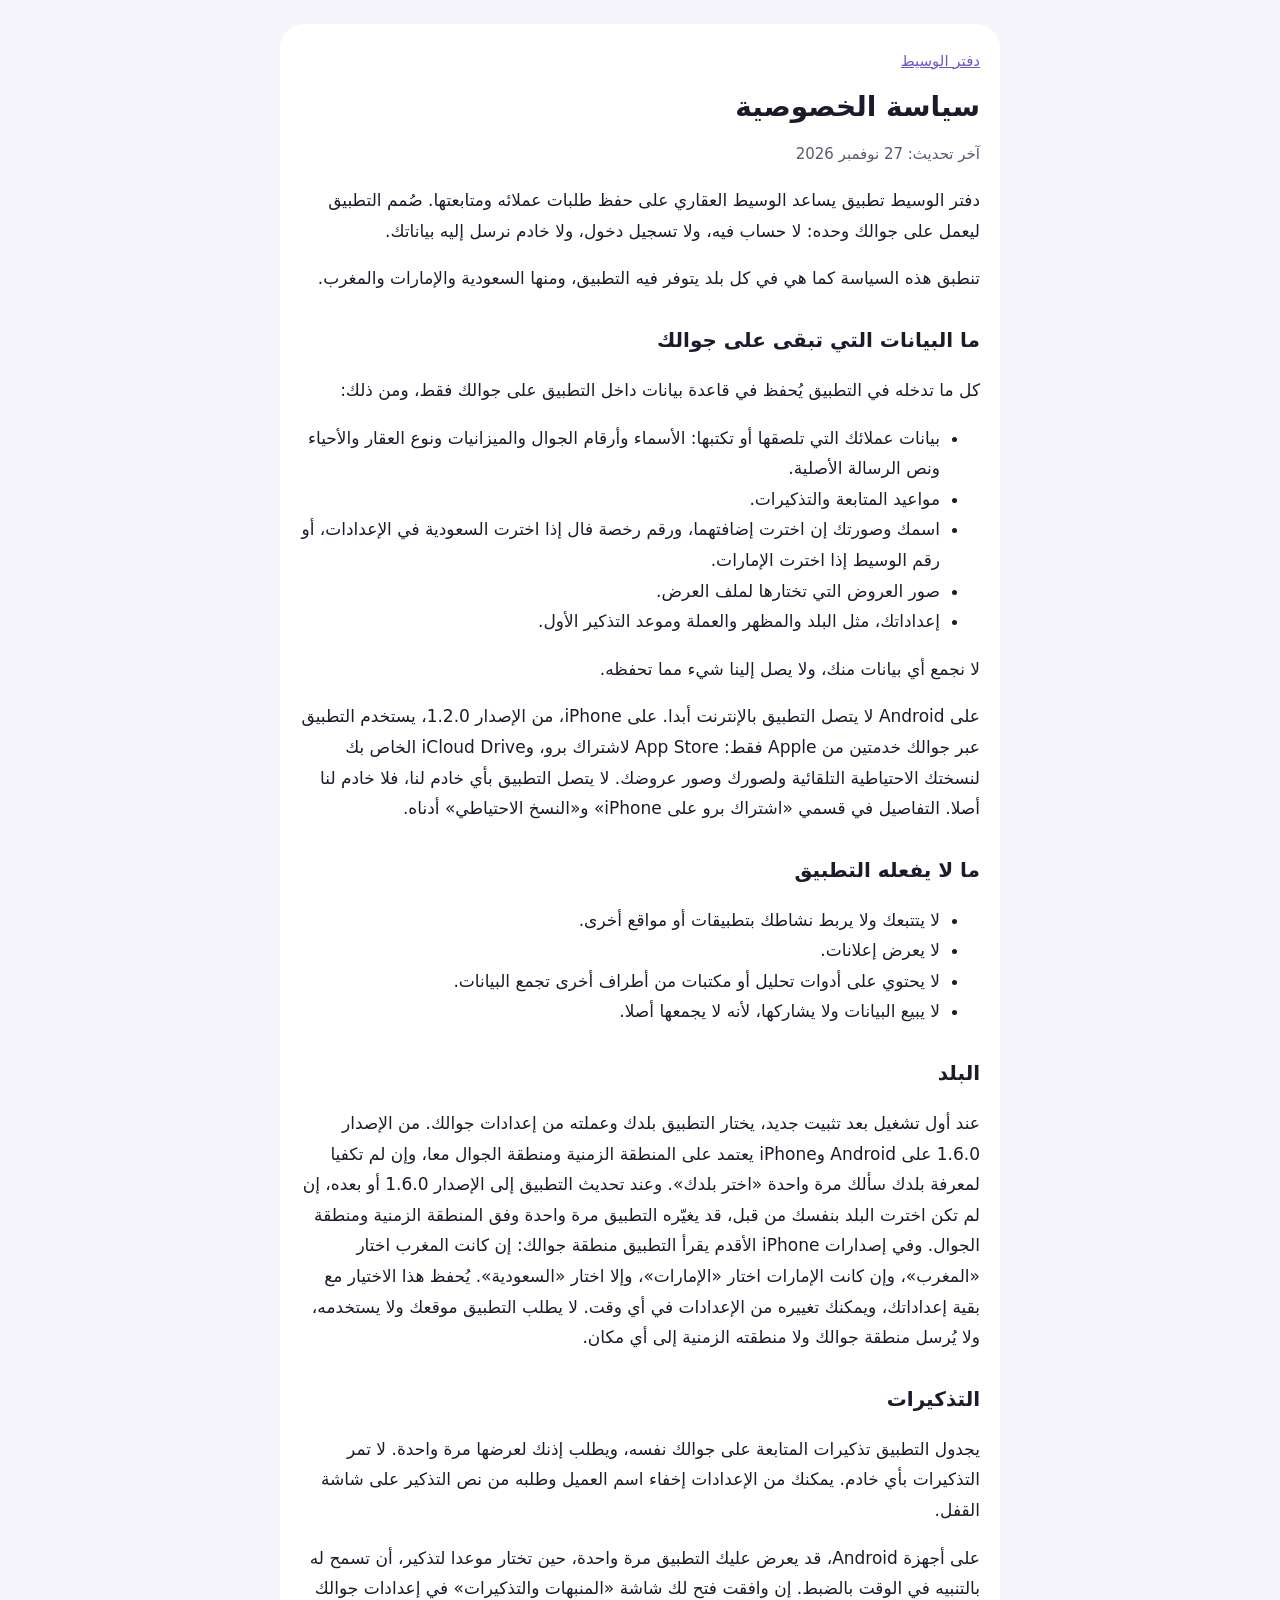
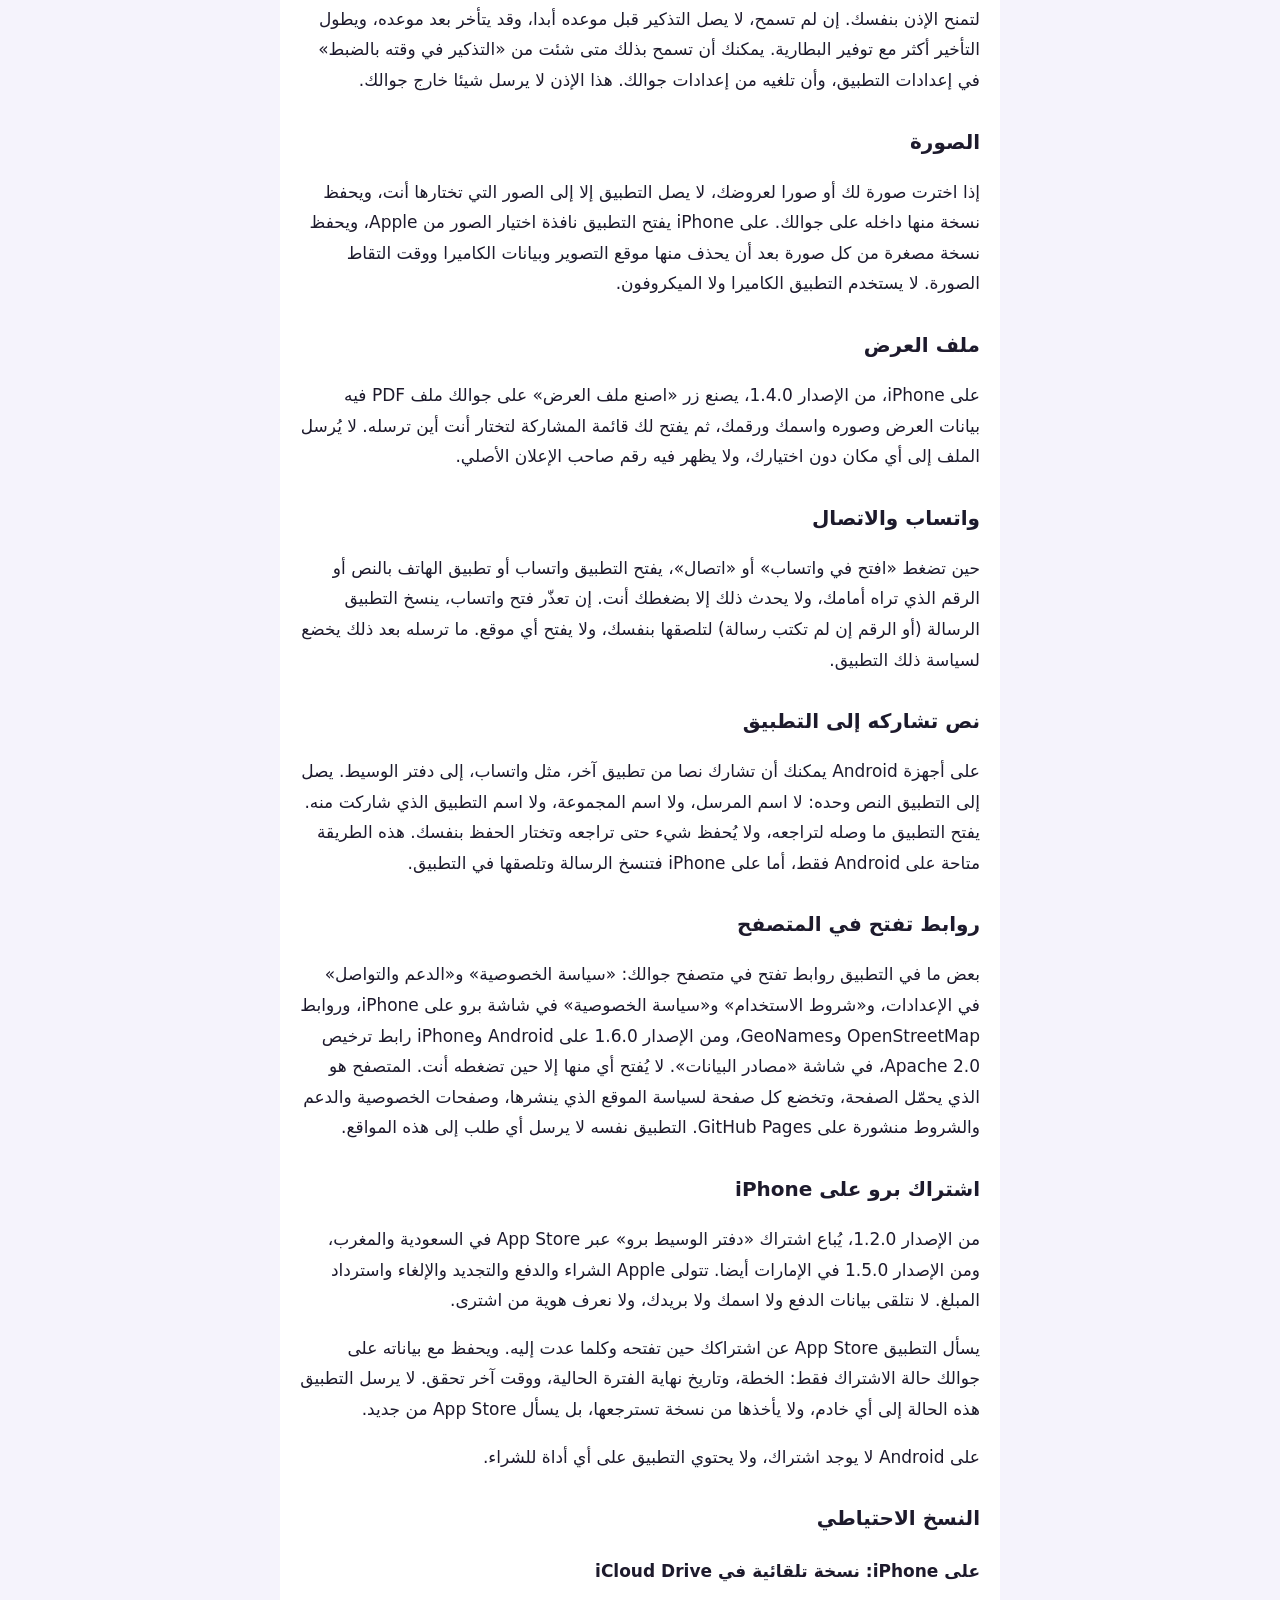
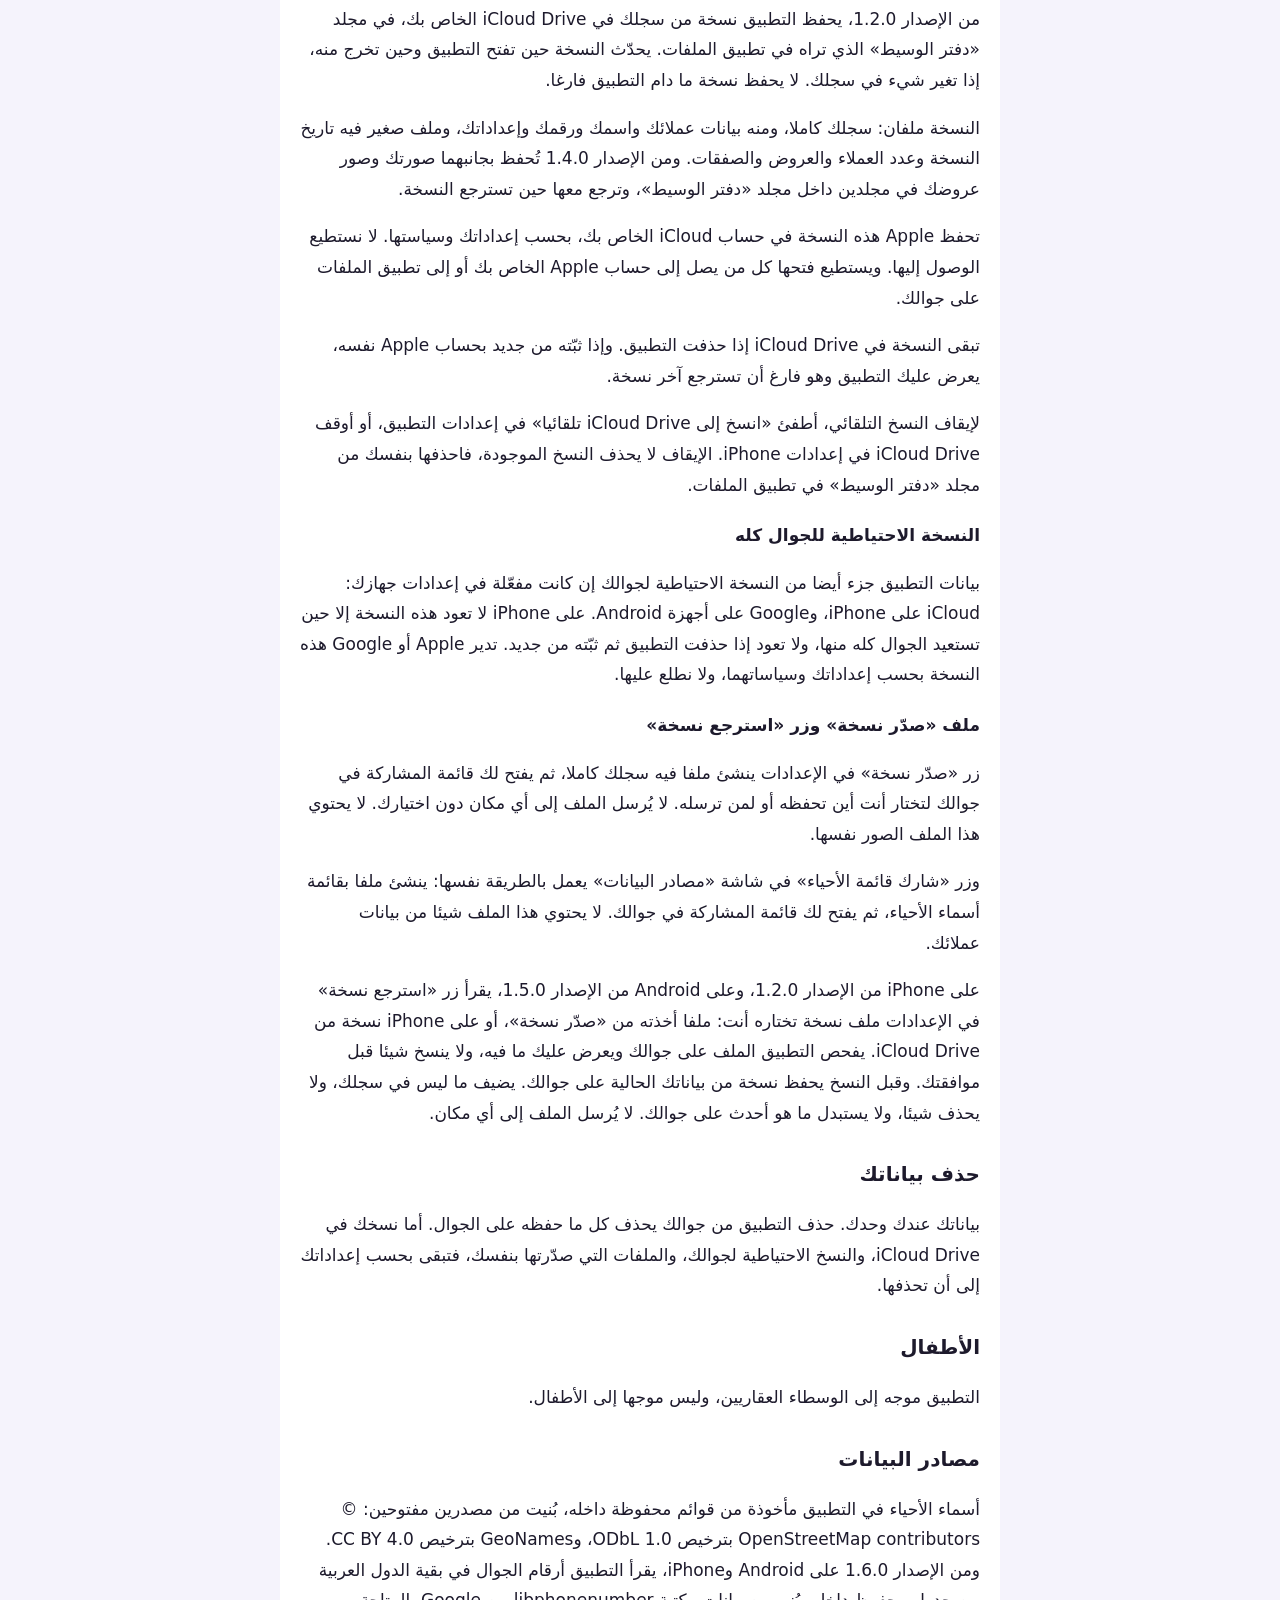
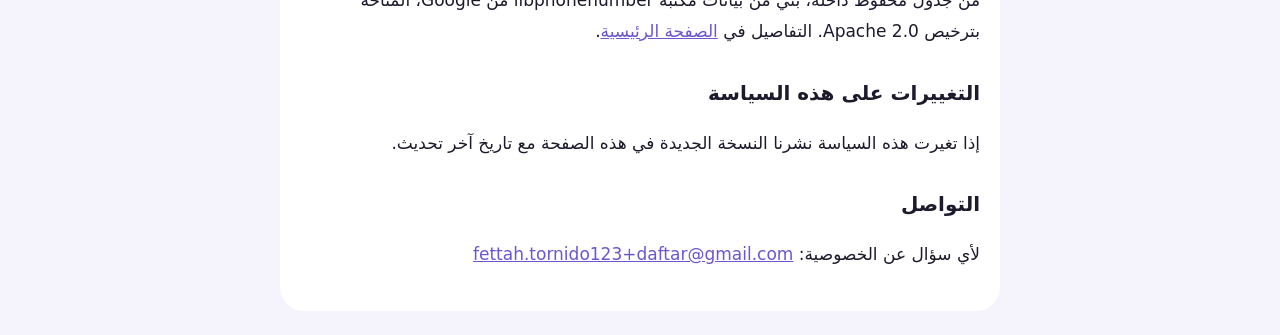
==== commit 25792b08: "docs: privacy, support and home pages for iPhone 1.6.0 Owner rulings 1-5 (approved 2026-11-27 15:53)" ====
--- a/privacy.html
+++ b/privacy.html
@@ -10,7 +10,7 @@
 <main>
 <p class="back"><a href="index.html">دفتر الوسيط</a></p>
 <h1>سياسة الخصوصية</h1>
-<p class="muted">آخر تحديث: 26 نوفمبر 2026</p>
+<p class="muted">آخر تحديث: 27 نوفمبر 2026</p>
 
 <p>دفتر الوسيط تطبيق يساعد الوسيط العقاري على حفظ طلبات عملائه ومتابعتها. صُمم التطبيق ليعمل على جوالك وحده: لا حساب فيه، ولا تسجيل دخول، ولا خادم نرسل إليه بياناتك.</p>
 <p>تنطبق هذه السياسة كما هي في كل بلد يتوفر فيه التطبيق، ومنها السعودية والإمارات والمغرب.</p>
@@ -36,7 +36,7 @@
 </ul>
 
 <h2>البلد</h2>
-<p>عند أول تشغيل بعد تثبيت جديد، يختار التطبيق بلدك وعملته من إعدادات جوالك. على Android من الإصدار 1.6.0 يعتمد على المنطقة الزمنية ومنطقة الجوال في إعدادات اللغة معا، وإن لم تكفيا لمعرفة بلدك سألك مرة واحدة «اختر بلدك». وعند تحديث التطبيق على Android، إن لم تكن اخترت البلد بنفسك من قبل، قد يغيّره التطبيق مرة واحدة وفق المنطقة الزمنية ومنطقة الجوال. وعلى iPhone يقرأ التطبيق منطقة جوالك: إن كانت المغرب اختار «المغرب»، وإن كانت الإمارات اختار «الإمارات»، وإلا اختار «السعودية». يُحفظ هذا الاختيار مع بقية إعداداتك، ويمكنك تغييره من الإعدادات في أي وقت. لا يطلب التطبيق موقعك ولا يستخدمه، ولا يُرسل منطقة جوالك ولا منطقته الزمنية إلى أي مكان.</p>
+<p>عند أول تشغيل بعد تثبيت جديد، يختار التطبيق بلدك وعملته من إعدادات جوالك. من الإصدار 1.6.0 على Android وiPhone يعتمد على المنطقة الزمنية ومنطقة الجوال معا، وإن لم تكفيا لمعرفة بلدك سألك مرة واحدة «اختر بلدك». وعند تحديث التطبيق إلى الإصدار 1.6.0 أو بعده، إن لم تكن اخترت البلد بنفسك من قبل، قد يغيّره التطبيق مرة واحدة وفق المنطقة الزمنية ومنطقة الجوال. وفي إصدارات iPhone الأقدم يقرأ التطبيق منطقة جوالك: إن كانت المغرب اختار «المغرب»، وإن كانت الإمارات اختار «الإمارات»، وإلا اختار «السعودية». يُحفظ هذا الاختيار مع بقية إعداداتك، ويمكنك تغييره من الإعدادات في أي وقت. لا يطلب التطبيق موقعك ولا يستخدمه، ولا يُرسل منطقة جوالك ولا منطقته الزمنية إلى أي مكان.</p>
 
 <h2>التذكيرات</h2>
 <p>يجدول التطبيق تذكيرات المتابعة على جوالك نفسه، ويطلب إذنك لعرضها مرة واحدة. لا تمر التذكيرات بأي خادم. يمكنك من الإعدادات إخفاء اسم العميل وطلبه من نص التذكير على شاشة القفل.</p>
@@ -55,7 +55,7 @@
 <p>على أجهزة Android يمكنك أن تشارك نصا من تطبيق آخر، مثل واتساب، إلى دفتر الوسيط. يصل إلى التطبيق النص وحده: لا اسم المرسل، ولا اسم المجموعة، ولا اسم التطبيق الذي شاركت منه. يفتح التطبيق ما وصله لتراجعه، ولا يُحفظ شيء حتى تراجعه وتختار الحفظ بنفسك. هذه الطريقة متاحة على Android فقط، أما على iPhone فتنسخ الرسالة وتلصقها في التطبيق.</p>
 
 <h2>روابط تفتح في المتصفح</h2>
-<p>بعض ما في التطبيق روابط تفتح في متصفح جوالك: «سياسة الخصوصية» و«الدعم والتواصل» في الإعدادات، و«شروط الاستخدام» و«سياسة الخصوصية» في شاشة برو على iPhone، وروابط OpenStreetMap وGeoNames، وعلى Android من الإصدار 1.6.0 رابط ترخيص Apache 2.0، في شاشة «مصادر البيانات». لا يُفتح أي منها إلا حين تضغطه أنت. المتصفح هو الذي يحمّل الصفحة، وتخضع كل صفحة لسياسة الموقع الذي ينشرها، وصفحات الخصوصية والدعم والشروط منشورة على GitHub Pages. التطبيق نفسه لا يرسل أي طلب إلى هذه المواقع.</p>
+<p>بعض ما في التطبيق روابط تفتح في متصفح جوالك: «سياسة الخصوصية» و«الدعم والتواصل» في الإعدادات، و«شروط الاستخدام» و«سياسة الخصوصية» في شاشة برو على iPhone، وروابط OpenStreetMap وGeoNames، ومن الإصدار 1.6.0 على Android وiPhone رابط ترخيص Apache 2.0، في شاشة «مصادر البيانات». لا يُفتح أي منها إلا حين تضغطه أنت. المتصفح هو الذي يحمّل الصفحة، وتخضع كل صفحة لسياسة الموقع الذي ينشرها، وصفحات الخصوصية والدعم والشروط منشورة على GitHub Pages. التطبيق نفسه لا يرسل أي طلب إلى هذه المواقع.</p>
 
 <h2>اشتراك برو على iPhone</h2>
 <p>من الإصدار 1.2.0، يُباع اشتراك «دفتر الوسيط برو» عبر App Store في السعودية والمغرب، ومن الإصدار 1.5.0 في الإمارات أيضا. تتولى Apple الشراء والدفع والتجديد والإلغاء واسترداد المبلغ. لا نتلقى بيانات الدفع ولا اسمك ولا بريدك، ولا نعرف هوية من اشترى.</p>
@@ -85,7 +85,7 @@
 <p>التطبيق موجه إلى الوسطاء العقاريين، وليس موجها إلى الأطفال.</p>
 
 <h2>مصادر البيانات</h2>
-<p>أسماء الأحياء في التطبيق مأخوذة من قوائم محفوظة داخله، بُنيت من مصدرين مفتوحين: © OpenStreetMap contributors بترخيص ODbL 1.0، وGeoNames بترخيص CC BY 4.0. ومن الإصدار 1.6.0 على Android، يقرأ التطبيق أرقام الجوال في بقية الدول العربية من جدول محفوظ داخله، بُني من بيانات مكتبة libphonenumber من Google، المتاحة بترخيص Apache 2.0. التفاصيل في <a href="index.html#credits">الصفحة الرئيسية</a>.</p>
+<p>أسماء الأحياء في التطبيق مأخوذة من قوائم محفوظة داخله، بُنيت من مصدرين مفتوحين: © OpenStreetMap contributors بترخيص ODbL 1.0، وGeoNames بترخيص CC BY 4.0. ومن الإصدار 1.6.0 على Android وiPhone، يقرأ التطبيق أرقام الجوال في بقية الدول العربية من جدول محفوظ داخله، بُني من بيانات مكتبة libphonenumber من Google، المتاحة بترخيص Apache 2.0. التفاصيل في <a href="index.html#credits">الصفحة الرئيسية</a>.</p>
 
 <h2>التغييرات على هذه السياسة</h2>
 <p>إذا تغيرت هذه السياسة نشرنا النسخة الجديدة في هذه الصفحة مع تاريخ آخر تحديث.</p>
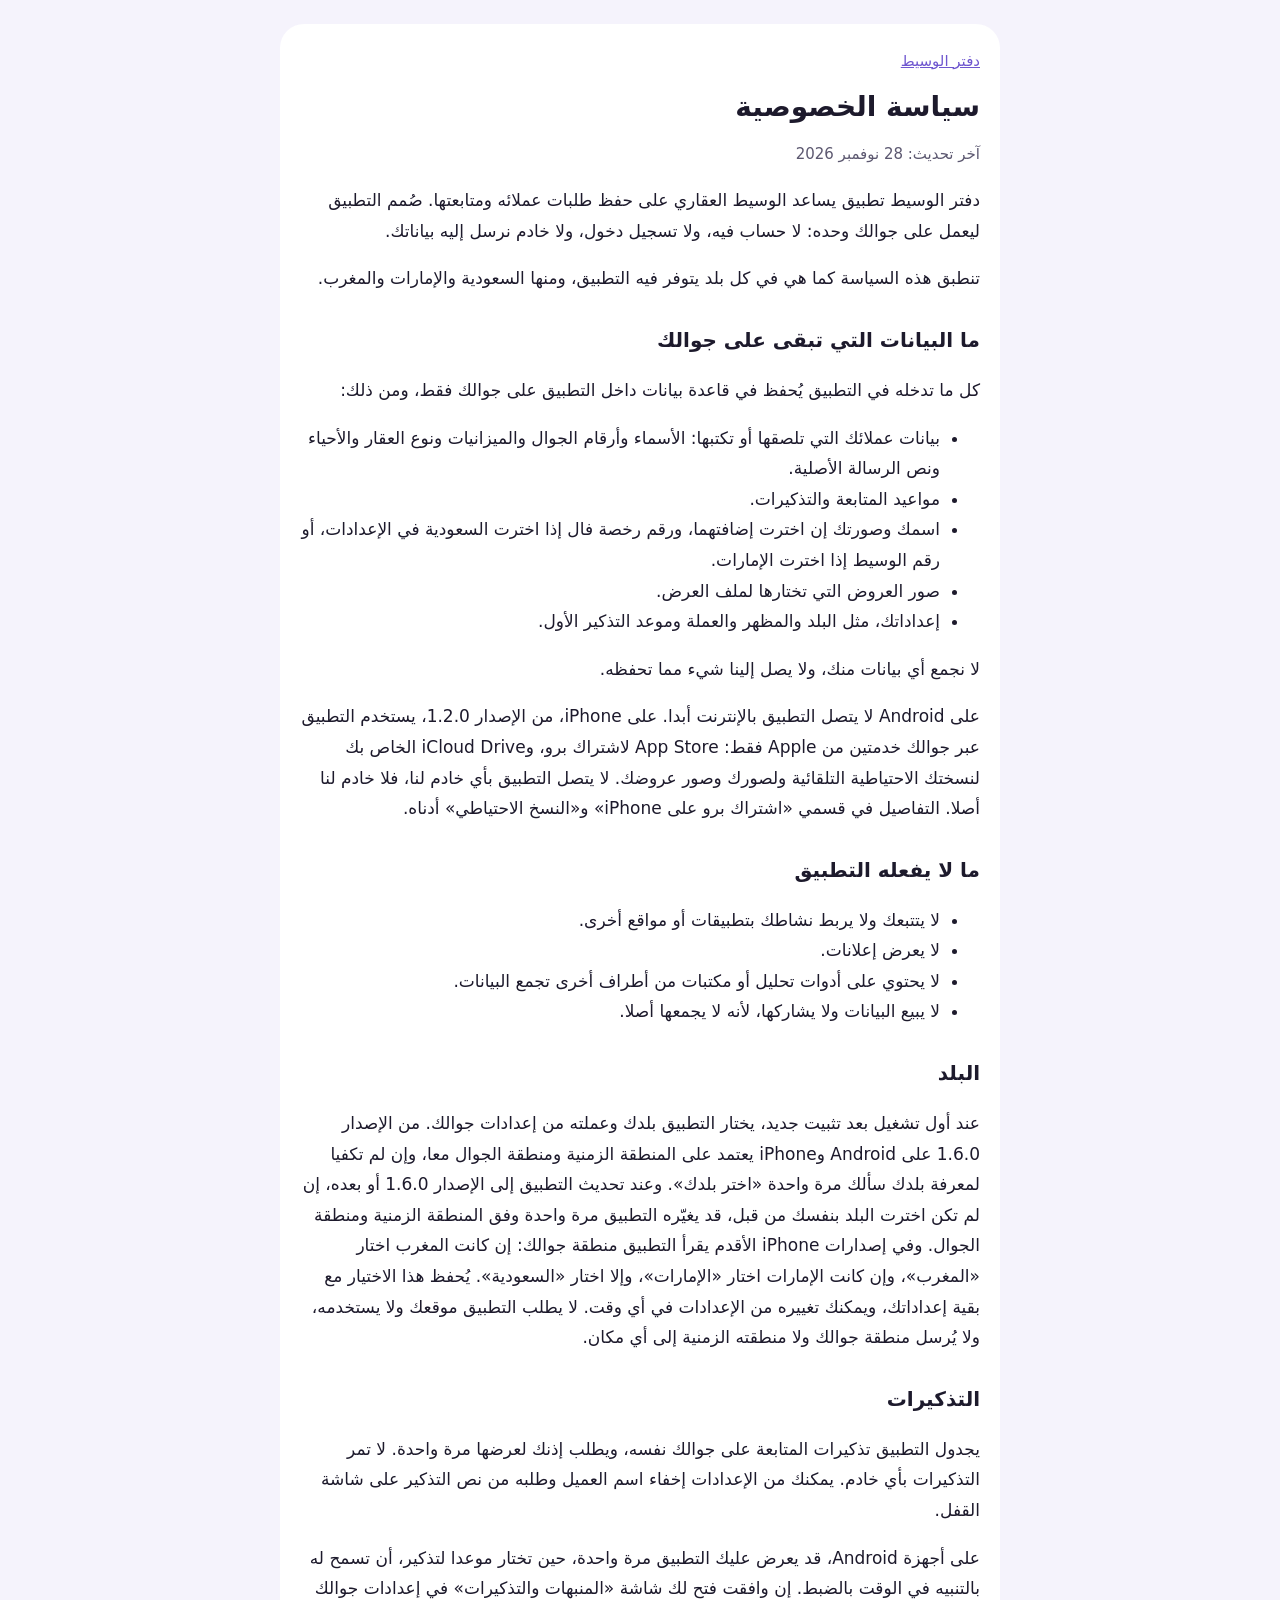
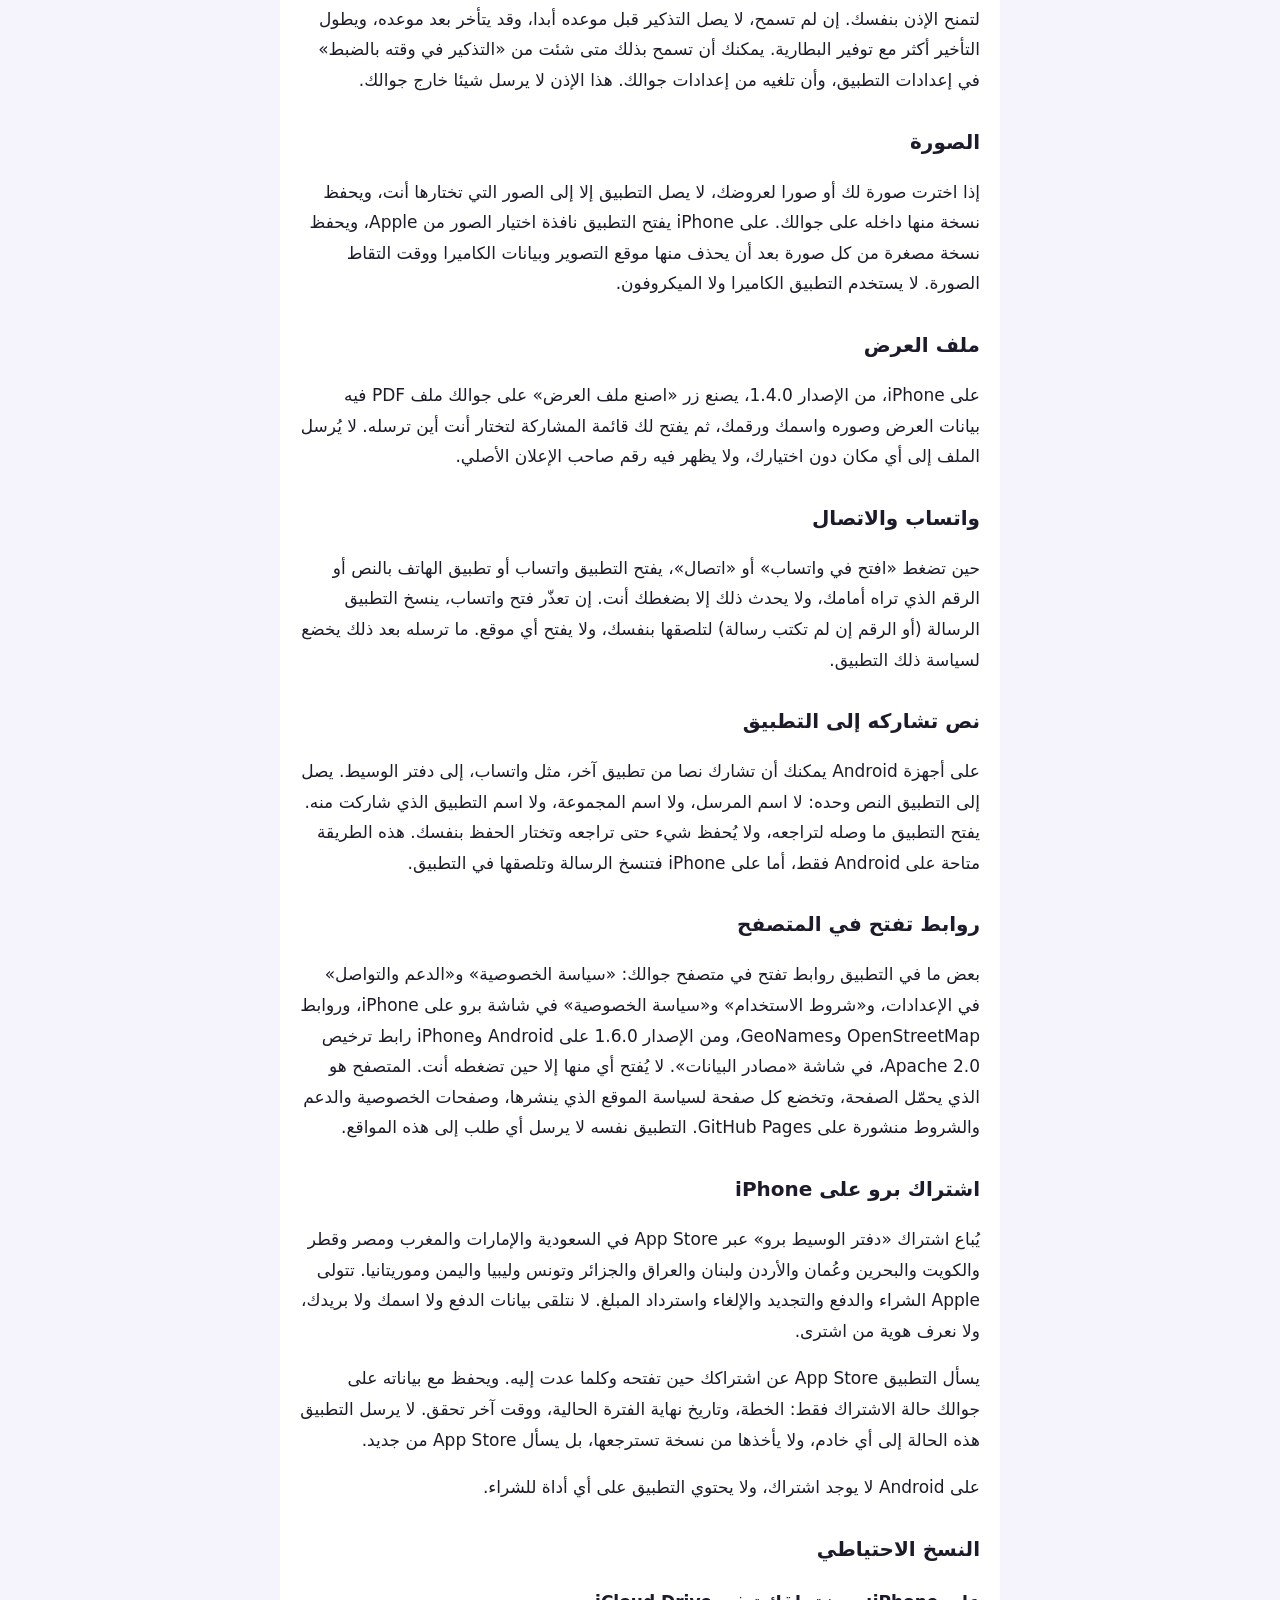
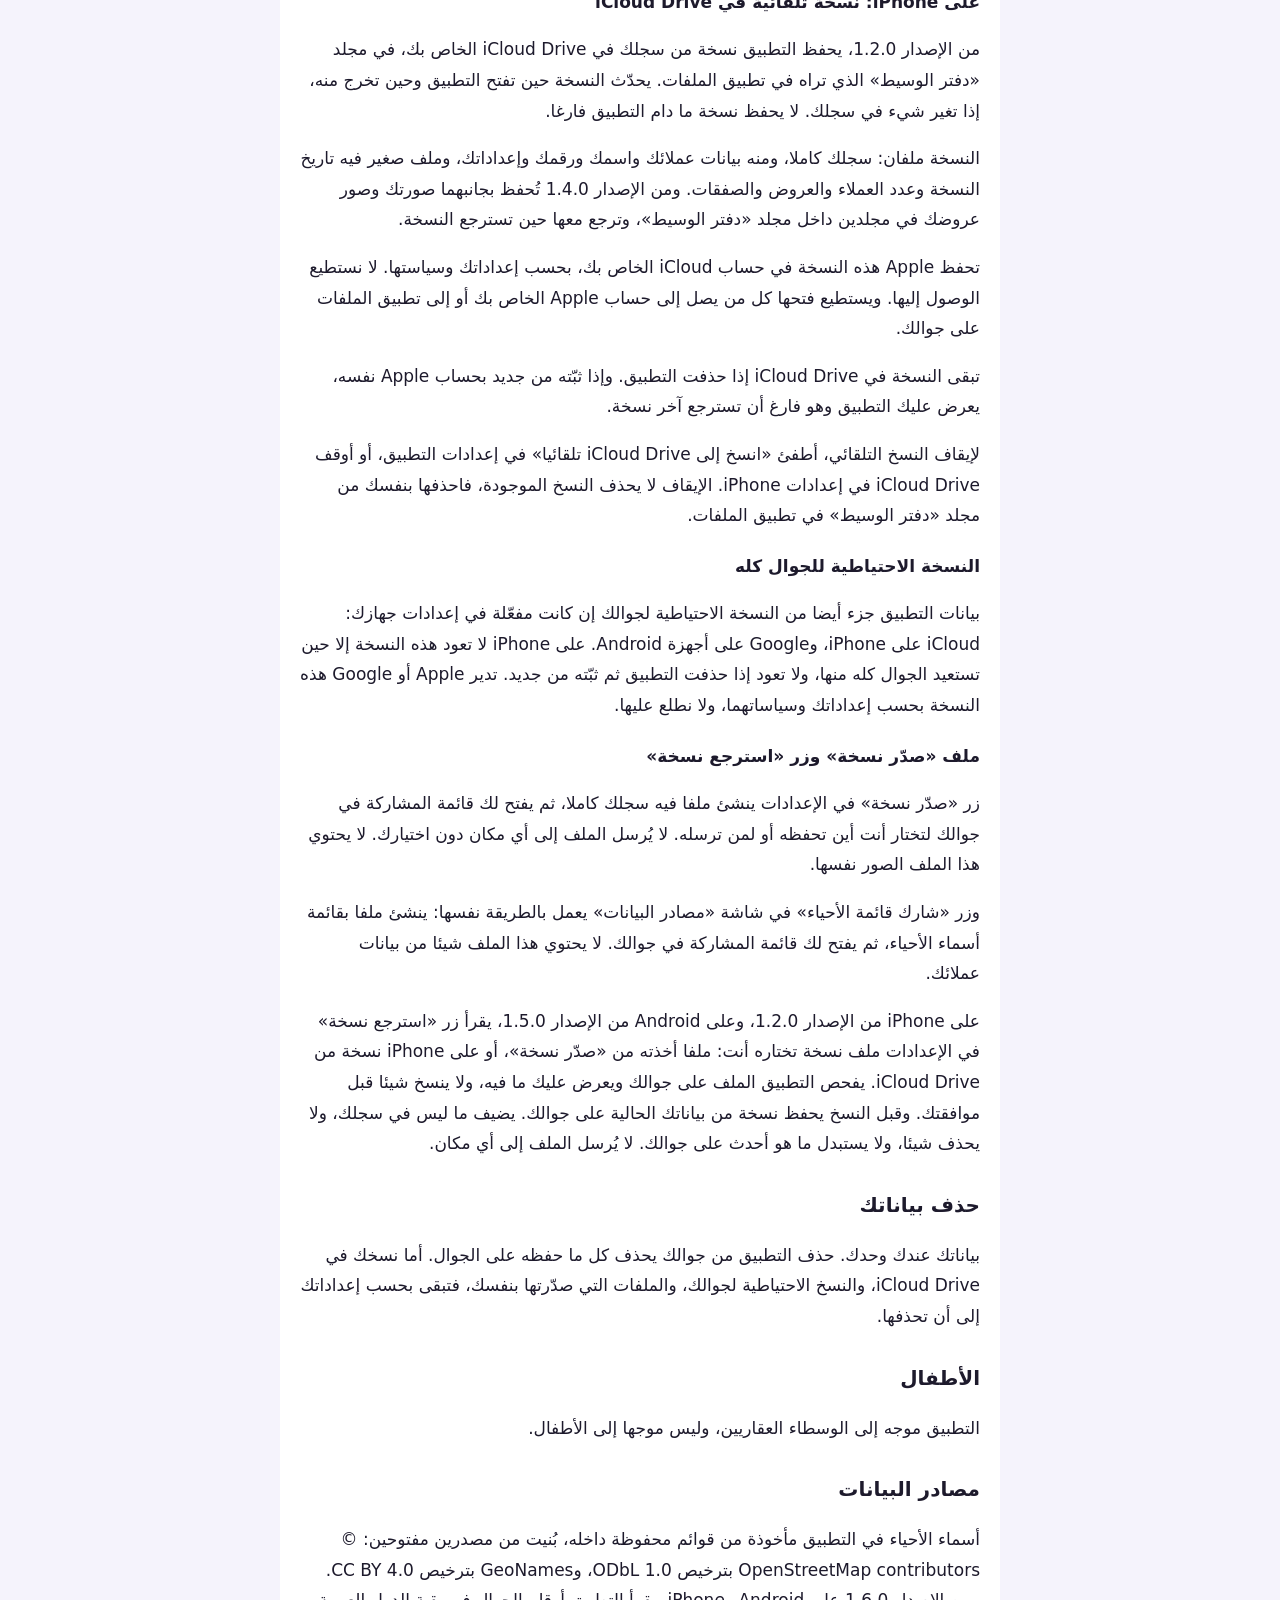
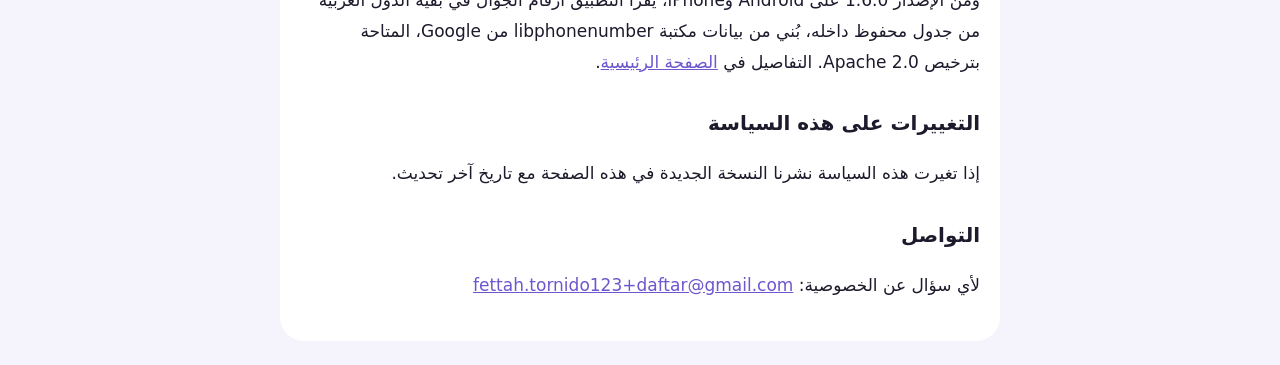
==== commit fe72aff0: "docs(site): Pro sold in 16 Arab App Store storefronts Co-Authored-By: Claude Opus 5.5 <noreply@anthr" ====
--- a/privacy.html
+++ b/privacy.html
@@ -10,7 +10,7 @@
 <main>
 <p class="back"><a href="index.html">دفتر الوسيط</a></p>
 <h1>سياسة الخصوصية</h1>
-<p class="muted">آخر تحديث: 27 نوفمبر 2026</p>
+<p class="muted">آخر تحديث: 28 نوفمبر 2026</p>
 
 <p>دفتر الوسيط تطبيق يساعد الوسيط العقاري على حفظ طلبات عملائه ومتابعتها. صُمم التطبيق ليعمل على جوالك وحده: لا حساب فيه، ولا تسجيل دخول، ولا خادم نرسل إليه بياناتك.</p>
 <p>تنطبق هذه السياسة كما هي في كل بلد يتوفر فيه التطبيق، ومنها السعودية والإمارات والمغرب.</p>
@@ -58,7 +58,7 @@
 <p>بعض ما في التطبيق روابط تفتح في متصفح جوالك: «سياسة الخصوصية» و«الدعم والتواصل» في الإعدادات، و«شروط الاستخدام» و«سياسة الخصوصية» في شاشة برو على iPhone، وروابط OpenStreetMap وGeoNames، ومن الإصدار 1.6.0 على Android وiPhone رابط ترخيص Apache 2.0، في شاشة «مصادر البيانات». لا يُفتح أي منها إلا حين تضغطه أنت. المتصفح هو الذي يحمّل الصفحة، وتخضع كل صفحة لسياسة الموقع الذي ينشرها، وصفحات الخصوصية والدعم والشروط منشورة على GitHub Pages. التطبيق نفسه لا يرسل أي طلب إلى هذه المواقع.</p>
 
 <h2>اشتراك برو على iPhone</h2>
-<p>من الإصدار 1.2.0، يُباع اشتراك «دفتر الوسيط برو» عبر App Store في السعودية والمغرب، ومن الإصدار 1.5.0 في الإمارات أيضا. تتولى Apple الشراء والدفع والتجديد والإلغاء واسترداد المبلغ. لا نتلقى بيانات الدفع ولا اسمك ولا بريدك، ولا نعرف هوية من اشترى.</p>
+<p>يُباع اشتراك «دفتر الوسيط برو» عبر App Store في السعودية والإمارات والمغرب ومصر وقطر والكويت والبحرين وعُمان والأردن ولبنان والعراق والجزائر وتونس وليبيا واليمن وموريتانيا. تتولى Apple الشراء والدفع والتجديد والإلغاء واسترداد المبلغ. لا نتلقى بيانات الدفع ولا اسمك ولا بريدك، ولا نعرف هوية من اشترى.</p>
 <p>يسأل التطبيق App Store عن اشتراكك حين تفتحه وكلما عدت إليه. ويحفظ مع بياناته على جوالك حالة الاشتراك فقط: الخطة، وتاريخ نهاية الفترة الحالية، ووقت آخر تحقق. لا يرسل التطبيق هذه الحالة إلى أي خادم، ولا يأخذها من نسخة تسترجعها، بل يسأل App Store من جديد.</p>
 <p>على Android لا يوجد اشتراك، ولا يحتوي التطبيق على أي أداة للشراء.</p>
 
